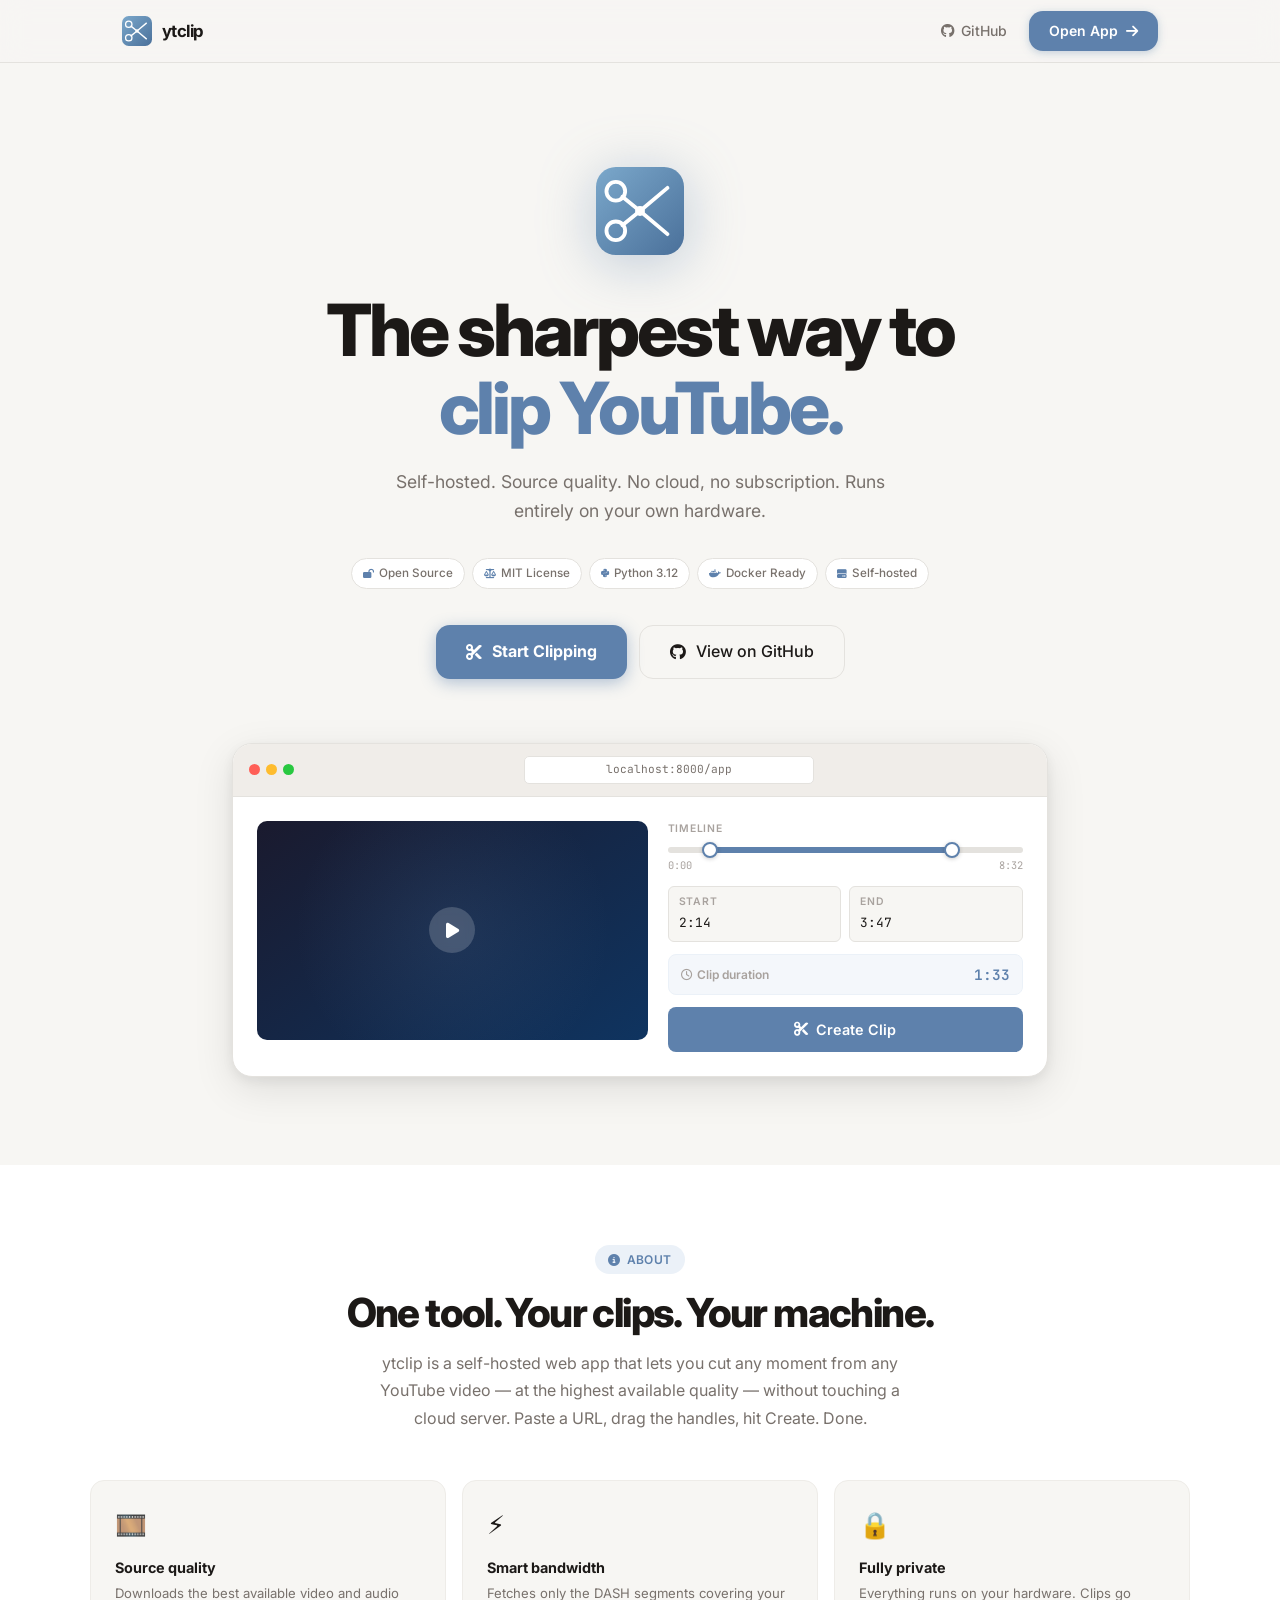
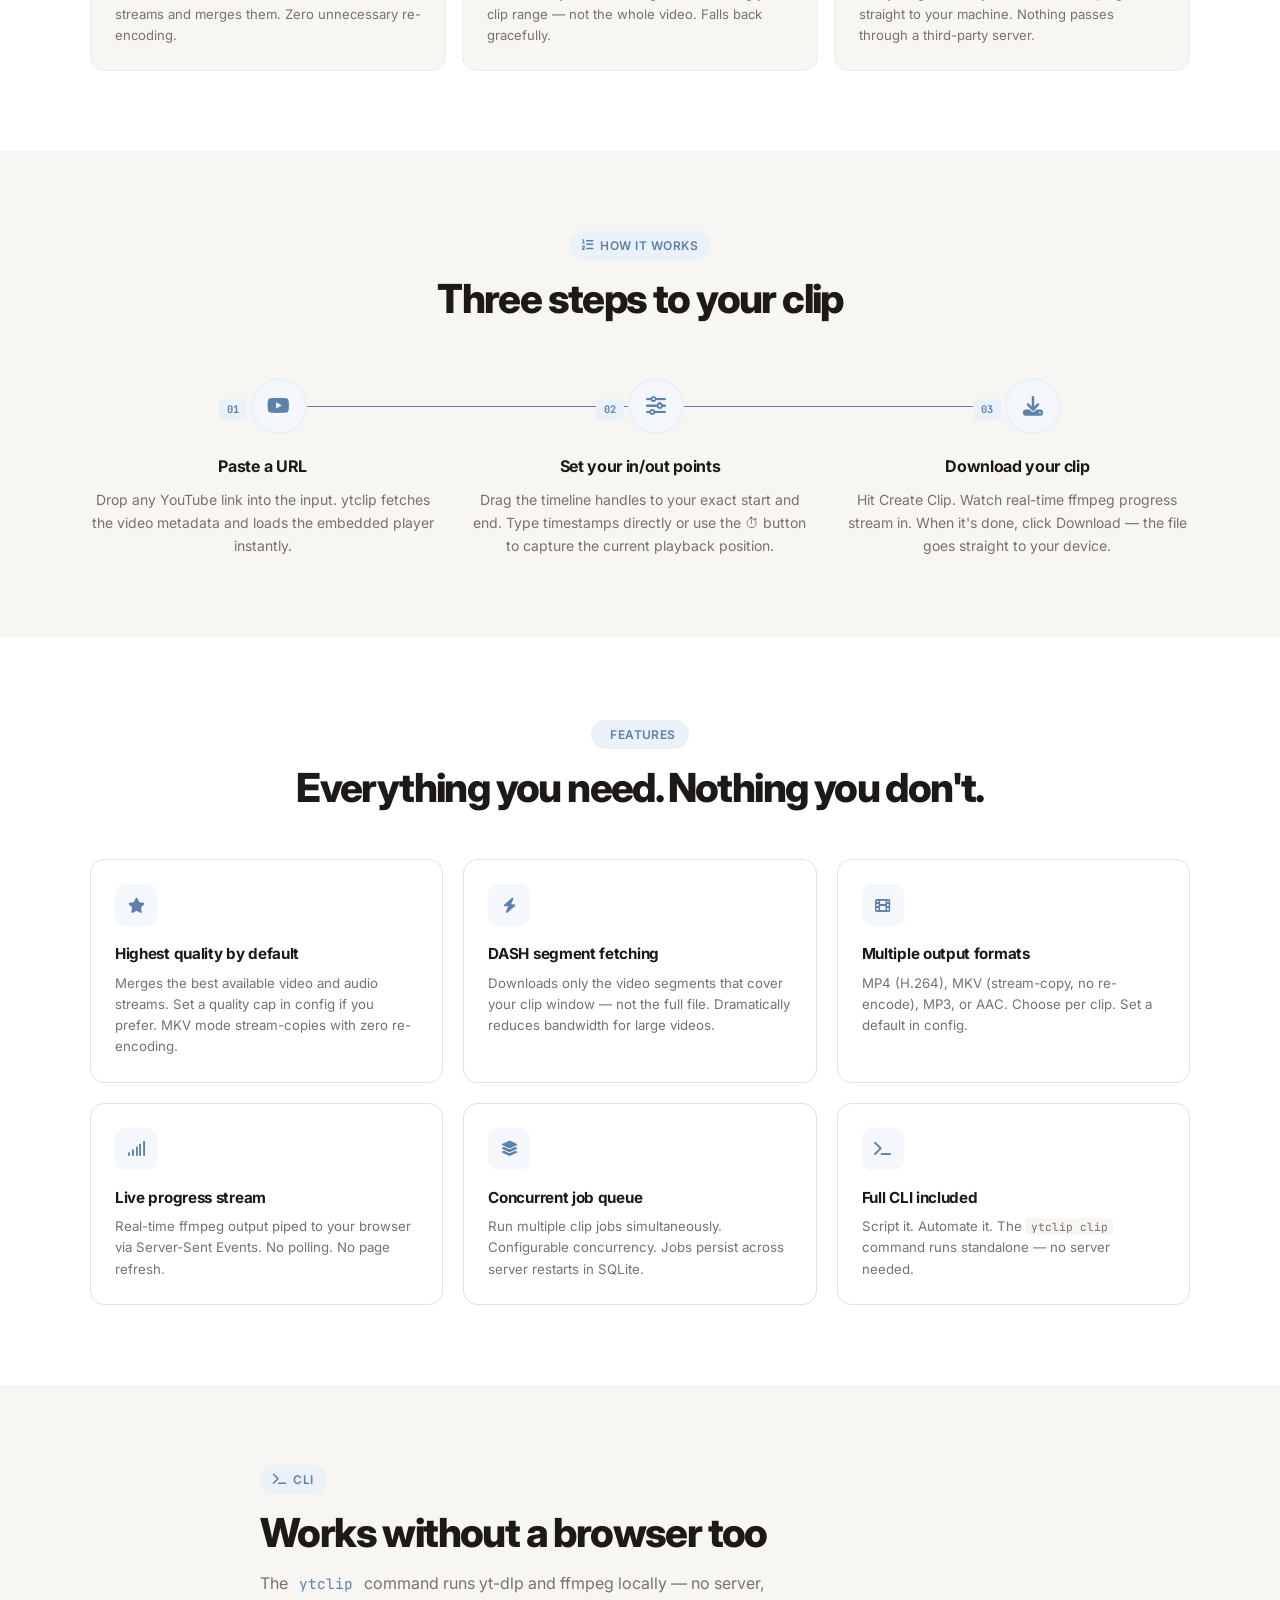
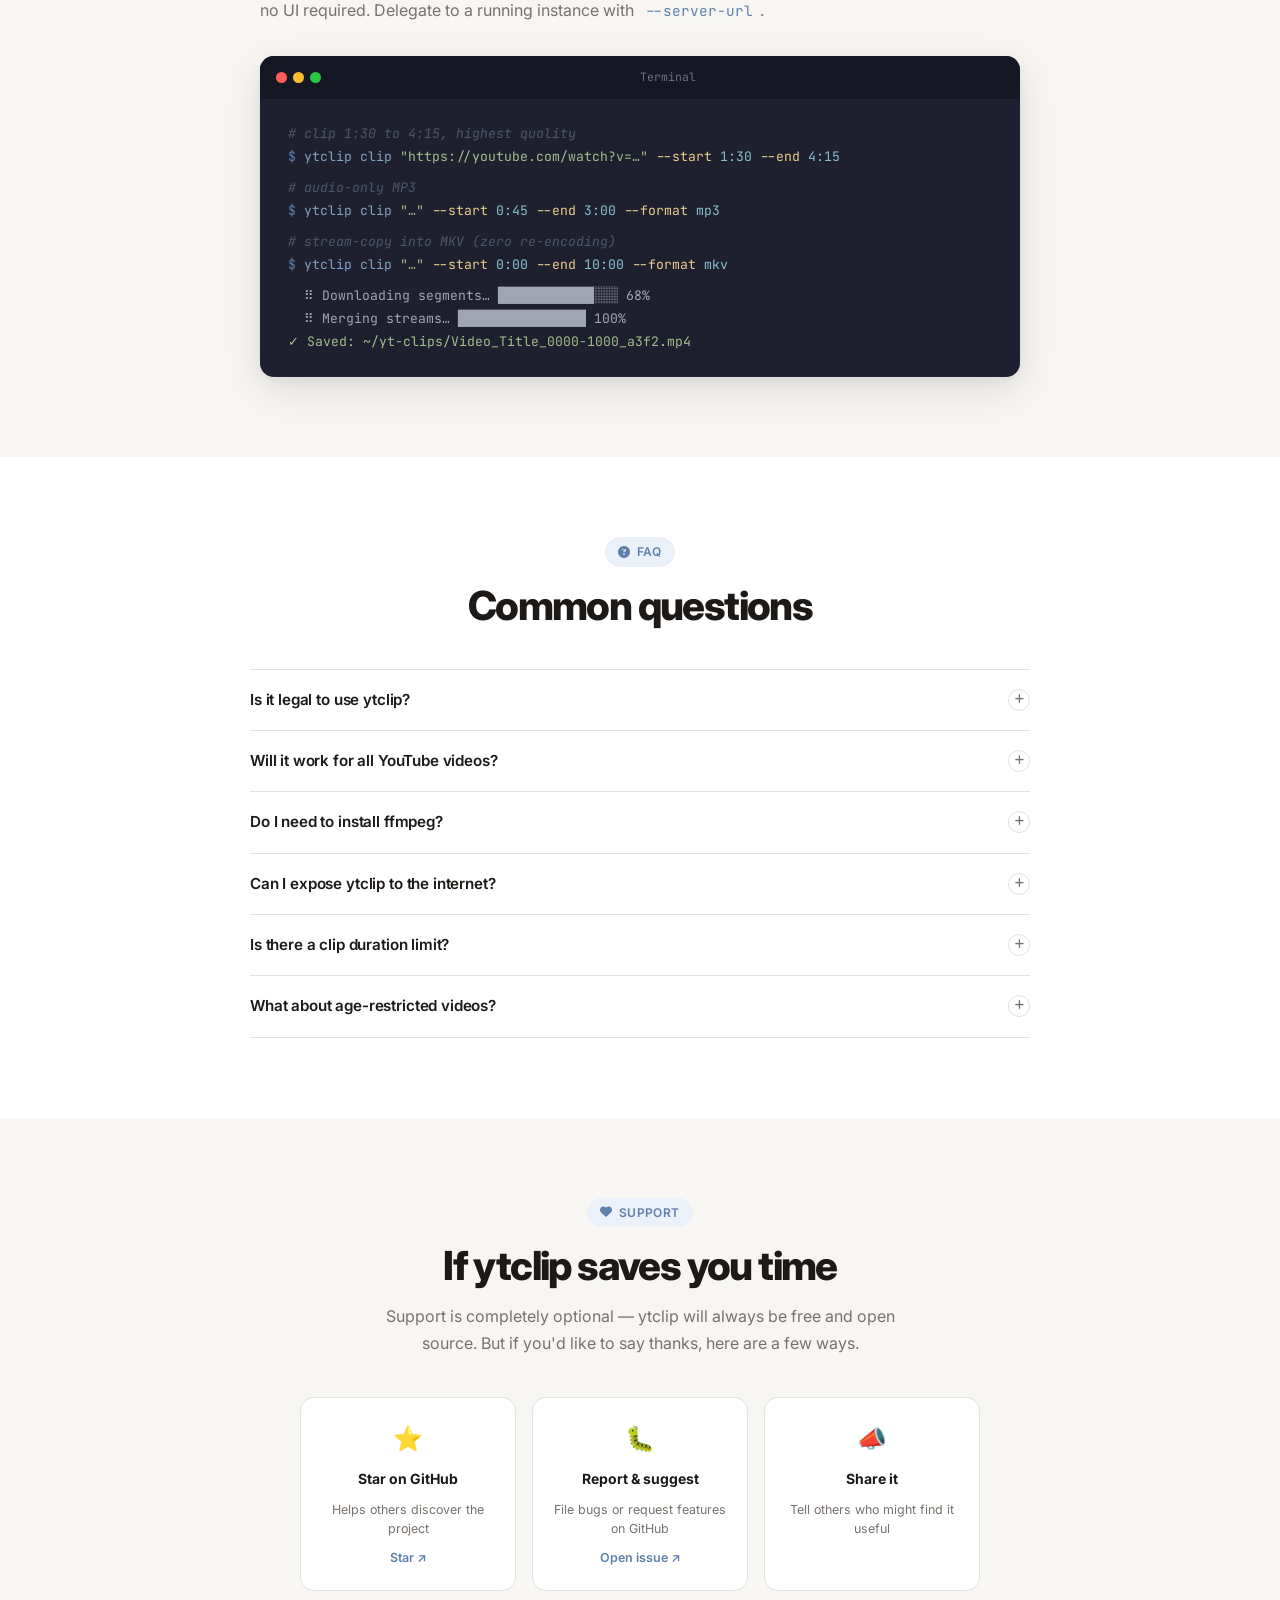
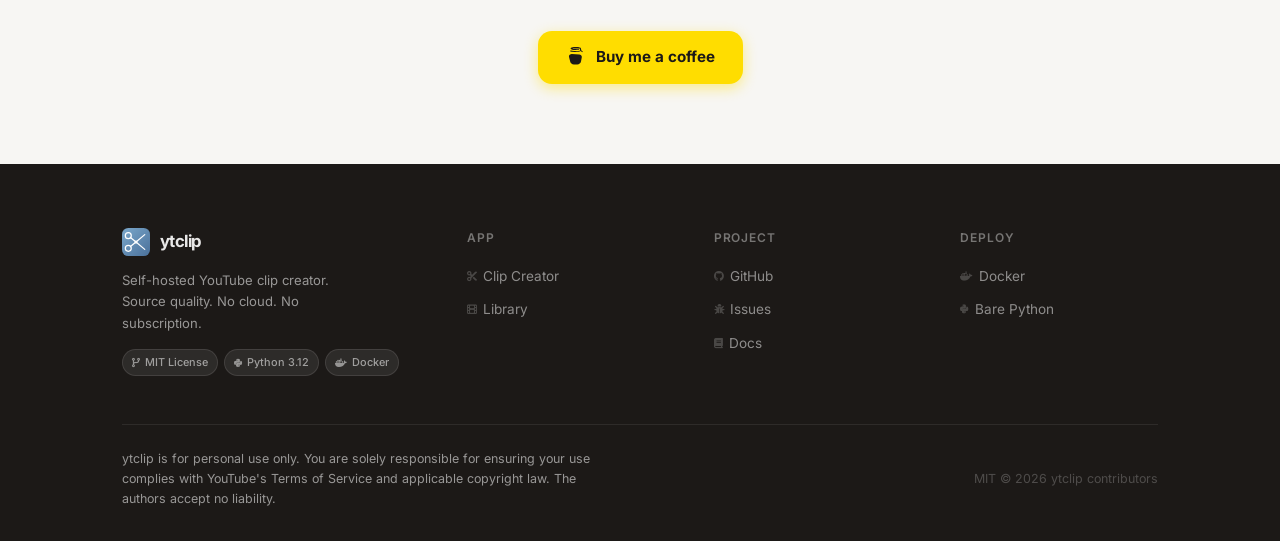
==== docs/index.html @ cfc8dc09 "initial commit" ====
<!DOCTYPE html>
<html lang="en">
<head>
  <meta charset="UTF-8">
  <meta name="viewport" content="width=device-width, initial-scale=1.0">
  <title>ytclip — Self-hosted YouTube clip creator</title>
  <meta name="description" content="Self-hosted web app for creating clips from YouTube videos at source quality. No cloud. No subscription. Runs on your hardware.">

  <link rel="preconnect" href="https://fonts.googleapis.com">
  <link rel="preconnect" href="https://fonts.gstatic.com" crossorigin>
  <link href="https://fonts.googleapis.com/css2?family=Inter:wght@400;500;600;700;800&family=JetBrains+Mono:wght@400;500&display=swap" rel="stylesheet">
  <link rel="stylesheet" href="https://cdnjs.cloudflare.com/ajax/libs/font-awesome/6.5.1/css/all.min.css" crossorigin="anonymous" referrerpolicy="no-referrer">

  <style>
    :root {
      --bg:           #f7f6f3;
      --surface:      #ffffff;
      --border:       #e4e2de;
      --border-light: #eeece8;
      --text:         #1c1917;
      --muted:        #78716c;
      --faint:        #a8a29e;
      --primary:      #5e81ac;
      --primary-d:    #4a6f98;
      --primary-bg:   #ebf1f8;
      --primary-xl:   #f4f7fb;
      --radius-s:     8px;
      --radius-m:     14px;
      --radius-l:     20px;
      --shadow-s:     0 1px 3px rgba(0,0,0,.06),0 1px 2px rgba(0,0,0,.04);
      --shadow-m:     0 4px 12px rgba(0,0,0,.08),0 2px 4px rgba(0,0,0,.04);
      --shadow-l:     0 12px 40px rgba(0,0,0,.1),0 4px 12px rgba(0,0,0,.06);
    }

    *,*::before,*::after{box-sizing:border-box;margin:0;padding:0}
    html{scroll-behavior:smooth}
    body{font-family:'Inter',system-ui,sans-serif;background:var(--bg);color:var(--text);line-height:1.6;-webkit-font-smoothing:antialiased}
    a{text-decoration:none;color:inherit}
    img{display:block;max-width:100%}

    /* ── LOGO SVG ANIMATION ───────────────────────────── */
    .logo-svg #upper-arm{transform-origin:40px 40px;animation:snip-upper 3.5s ease-in-out 0.8s infinite}
    .logo-svg #lower-arm{transform-origin:40px 40px;animation:snip-lower 3.5s ease-in-out 0.8s infinite}
    .logo-svg-sm #upper-arm{transform-origin:40px 40px;animation:snip-upper 3.5s ease-in-out 0.8s infinite}
    .logo-svg-sm #lower-arm{transform-origin:40px 40px;animation:snip-lower 3.5s ease-in-out 0.8s infinite}

    @keyframes snip-upper{0%,55%,100%{transform:rotate(0deg)}72%{transform:rotate(-15deg)}82%{transform:rotate(2deg)}90%{transform:rotate(0deg)}}
    @keyframes snip-lower{0%,55%,100%{transform:rotate(0deg)}72%{transform:rotate(15deg)}82%{transform:rotate(-2deg)}90%{transform:rotate(0deg)}}
    @keyframes logo-float{0%,100%{transform:translateY(0)}50%{transform:translateY(-7px)}}

    /* ── NAV ──────────────────────────────────────────── */
    .nav{position:sticky;top:0;z-index:100;background:rgba(247,246,243,.9);backdrop-filter:blur(14px);-webkit-backdrop-filter:blur(14px);border-bottom:1px solid var(--border)}
    .nav-inner{max-width:1100px;margin:0 auto;padding:0 2rem;height:62px;display:flex;align-items:center;justify-content:space-between}
    .nav-brand{display:flex;align-items:center;gap:10px;font-size:1.05rem;font-weight:700;letter-spacing:-.03em}
    .nav-actions{display:flex;align-items:center;gap:8px}

    .btn-ghost-sm{display:inline-flex;align-items:center;gap:6px;padding:8px 14px;border-radius:var(--radius-s);font-size:.875rem;font-weight:500;font-family:inherit;color:var(--muted);background:transparent;border:none;cursor:pointer;transition:background .12s,color .12s}
    .btn-ghost-sm:hover{background:var(--border);color:var(--text)}

    .btn-pill{display:inline-flex;align-items:center;gap:8px;padding:9px 20px;border-radius:var(--radius-m);font-size:.875rem;font-weight:600;font-family:inherit;color:#fff;background:var(--primary);border:none;cursor:pointer;transition:background .15s,transform .1s;box-shadow:0 2px 8px rgba(94,129,172,.35)}
    .btn-pill:hover{background:var(--primary-d);transform:translateY(-1px)}
    .btn-pill:active{transform:scale(.98)}

    /* ── HERO ─────────────────────────────────────────── */
    .hero{text-align:center;padding:6.5rem 2rem 4rem;max-width:1100px;margin:0 auto}
    .hero-logo{margin-bottom:2.25rem;display:flex;justify-content:center}
    .hero-logo .logo-svg{width:88px;height:88px;filter:drop-shadow(0 8px 28px rgba(94,129,172,.38));animation:logo-float 3.5s ease-in-out infinite}
    .hero h1{font-size:clamp(2.5rem,6vw,4.5rem);font-weight:800;letter-spacing:-.045em;line-height:1.08;margin-bottom:1.25rem}
    .hero h1 .cut{color:var(--primary)}
    .hero-sub{font-size:1.1rem;color:var(--muted);max-width:500px;margin:0 auto 2rem;line-height:1.7}
    .hero-tags{display:flex;justify-content:center;flex-wrap:wrap;gap:7px;margin-bottom:2.25rem}
    .tag{display:inline-flex;align-items:center;gap:5px;padding:5px 11px;background:var(--surface);border:1px solid var(--border);border-radius:9999px;font-size:.73rem;font-weight:500;color:var(--muted)}
    .tag i{font-size:.6rem;color:var(--primary)}
    .hero-cta{display:flex;justify-content:center;gap:12px;flex-wrap:wrap}

    .btn-hero{display:inline-flex;align-items:center;gap:10px;padding:14px 30px;background:var(--primary);color:#fff;border-radius:var(--radius-m);font-size:1rem;font-weight:700;font-family:inherit;border:none;cursor:pointer;transition:background .15s,transform .1s,box-shadow .15s;text-decoration:none;box-shadow:0 4px 16px rgba(94,129,172,.45)}
    .btn-hero:hover{background:var(--primary-d);box-shadow:0 6px 22px rgba(94,129,172,.55);transform:translateY(-2px)}
    .btn-hero-ghost{display:inline-flex;align-items:center;gap:10px;padding:13px 30px;color:var(--text);background:transparent;border:1.5px solid var(--border);border-radius:var(--radius-m);font-size:1rem;font-weight:500;font-family:inherit;cursor:pointer;transition:border-color .15s,background .15s,transform .1s}
    .btn-hero-ghost:hover{border-color:var(--faint);background:var(--surface);transform:translateY(-2px)}

    /* ── PREVIEW ──────────────────────────────────────── */
    .preview-section{max-width:880px;margin:0 auto;padding:0 2rem 5.5rem}
    .browser-mock{background:var(--surface);border:1px solid var(--border);border-radius:var(--radius-l);box-shadow:var(--shadow-l);overflow:hidden}
    .browser-bar{padding:12px 16px;background:#f0ede9;border-bottom:1px solid var(--border);display:flex;align-items:center;gap:12px}
    .dots{display:flex;gap:6px}
    .dots span{width:11px;height:11px;border-radius:50%;display:block}
    .dot-r{background:#ff5f57}.dot-y{background:#febc2e}.dot-g{background:#28c840}
    .url-bar{flex:1;background:var(--surface);border:1px solid var(--border);border-radius:5px;padding:4px 12px;font-size:.7rem;color:var(--muted);font-family:'JetBrains Mono',monospace;max-width:290px;margin:0 auto;text-align:center}
    .browser-body{padding:1.5rem;display:grid;grid-template-columns:1.1fr 1fr;gap:1.25rem;align-items:start}
    /* fake video */
    .fake-video{aspect-ratio:16/9;background:linear-gradient(145deg,#1a1a2e,#0f3460);border-radius:10px;display:flex;align-items:center;justify-content:center;position:relative;overflow:hidden}
    .fake-video::after{content:'';position:absolute;inset:0;background:radial-gradient(circle at 50% 50%,rgba(94,129,172,.15) 0%,transparent 70%)}
    .fake-play{width:46px;height:46px;background:rgba(255,255,255,.18);backdrop-filter:blur(4px);border-radius:50%;display:flex;align-items:center;justify-content:center;color:#fff;font-size:1.1rem;z-index:1}
    /* fake controls */
    .fake-ctrl{display:flex;flex-direction:column;gap:.75rem}
    .fake-lbl{font-size:.65rem;font-weight:600;text-transform:uppercase;letter-spacing:.07em;color:var(--faint)}
    .fake-slider-wrap{position:relative;height:6px;background:#e4e2de;border-radius:9999px;margin:10px 0 4px}
    .fake-fill{position:absolute;left:12%;right:20%;height:100%;background:var(--primary);border-radius:9999px}
    .fake-t{position:absolute;width:16px;height:16px;border-radius:50%;background:#fff;border:2.5px solid var(--primary);top:50%;box-shadow:0 1px 4px rgba(0,0,0,.2)}
    .fake-t-s{left:12%;transform:translate(-50%,-50%)}
    .fake-t-e{right:20%;transform:translate(50%,-50%)}
    .fake-labels{display:flex;justify-content:space-between;font-size:.65rem;color:var(--faint);font-family:'JetBrains Mono',monospace}
    .fake-row{display:flex;gap:8px}
    .fake-box{flex:1;background:var(--bg);border:1.5px solid var(--border);border-radius:6px;padding:7px 10px}
    .fake-box .fake-lbl{margin-bottom:3px}
    .fake-val{font-family:'JetBrains Mono',monospace;font-size:.8rem;color:var(--text)}
    .fake-dur{display:flex;justify-content:space-between;align-items:center;padding:8px 12px;background:var(--primary-xl);border:1px solid var(--primary-bg);border-radius:8px}
    .fake-dur-v{font-family:'JetBrains Mono',monospace;font-size:.9rem;font-weight:600;color:var(--primary)}
    .fake-create{width:100%;padding:11px;background:var(--primary);color:#fff;border:none;border-radius:8px;font-size:.9rem;font-weight:600;font-family:inherit;cursor:default;display:flex;align-items:center;justify-content:center;gap:8px}

    /* ── SECTION SHELL ────────────────────────────────── */
    .section{padding:5rem 2rem}
    .section-inner{max-width:1100px;margin:0 auto}
    .section-alt{background:var(--surface)}
    .section-tag{display:inline-flex;align-items:center;gap:6px;padding:5px 13px;background:var(--primary-bg);color:var(--primary);border-radius:9999px;font-size:.75rem;font-weight:600;letter-spacing:.04em;text-transform:uppercase;margin-bottom:1rem}
    .section-h{font-size:clamp(1.75rem,3.5vw,2.5rem);font-weight:800;letter-spacing:-.04em;line-height:1.15;margin-bottom:.875rem}
    .section-sub{font-size:1rem;color:var(--muted);max-width:520px;line-height:1.7}
    .section-center{text-align:center}
    .section-center .section-sub{margin:0 auto}

    /* ── HOW IT WORKS ─────────────────────────────────── */
    .steps{display:grid;grid-template-columns:repeat(3,1fr);gap:2rem;margin-top:3.5rem;position:relative}
    .steps::before{content:'';position:absolute;top:28px;left:calc(16.6% + 1.5rem);right:calc(16.6% + 1.5rem);height:1.5px;background:linear-gradient(90deg,var(--primary) 0%,var(--primary) 50%,var(--border) 50%);background-size:200% 100%;animation:progress-line 2s ease-out forwards;animation-play-state:paused}
    .steps.revealed::before{animation-play-state:running}

    @keyframes progress-line{from{background-position:100% 0}to{background-position:0 0}}

    .step{text-align:center;position:relative}
    .step-num{width:56px;height:56px;border-radius:50%;background:var(--primary-xl);border:2px solid var(--primary-bg);display:inline-flex;align-items:center;justify-content:center;margin:0 auto 1.25rem;position:relative;z-index:1;transition:background .3s,border-color .3s,box-shadow .3s}
    .step-num i{font-size:1.25rem;color:var(--primary)}
    .step:hover .step-num{background:var(--primary);border-color:var(--primary);box-shadow:0 4px 16px rgba(94,129,172,.4)}
    .step:hover .step-num i{color:#fff}
    .step h3{font-size:1rem;font-weight:700;letter-spacing:-.02em;margin-bottom:.5rem}
    .step p{font-size:.875rem;color:var(--muted);line-height:1.65}
    .step-badge{display:inline-block;padding:2px 8px;background:var(--primary-bg);color:var(--primary);border-radius:4px;font-size:.65rem;font-weight:700;font-family:'JetBrains Mono',monospace;margin-bottom:.5rem}

    /* ── FEATURES ─────────────────────────────────────── */
    .features-grid{display:grid;grid-template-columns:repeat(3,1fr);gap:1.25rem;margin-top:3rem}
    .feat-card{background:var(--surface);border:1px solid var(--border);border-radius:var(--radius-m);padding:1.5rem;transition:box-shadow .2s,border-color .2s,transform .2s}
    .feat-card:hover{box-shadow:var(--shadow-m);border-color:var(--primary-bg);transform:translateY(-2px)}
    .feat-icon{width:42px;height:42px;border-radius:10px;background:var(--primary-xl);display:flex;align-items:center;justify-content:center;margin-bottom:1rem;font-size:.95rem;color:var(--primary)}
    .feat-card h3{font-size:.95rem;font-weight:700;letter-spacing:-.02em;margin-bottom:.375rem}
    .feat-card p{font-size:.83rem;color:var(--muted);line-height:1.6}

    /* ── CLI ──────────────────────────────────────────── */
    .cli-section{max-width:760px;margin:0 auto}
    .cli-window{background:#1e2030;border-radius:var(--radius-m);overflow:hidden;box-shadow:var(--shadow-l)}
    .cli-bar{padding:12px 16px;background:#161724;display:flex;align-items:center;gap:10px}
    .cli-bar .dots span{} /* reuse existing */
    .cli-title{font-size:.72rem;color:#6b7280;font-family:'JetBrains Mono',monospace;margin:0 auto}
    .cli-body{padding:1.5rem 1.75rem;font-family:'JetBrains Mono',monospace;font-size:.82rem;line-height:1.75}
    .cli-line{display:flex;gap:.5rem;flex-wrap:wrap}
    .c-prompt{color:#5e81ac;user-select:none}
    .c-cmd{color:#81a1c1}
    .c-arg{color:#a3be8c}
    .c-flag{color:#ebcb8b}
    .c-val{color:#88c0d0}
    .c-comment{color:#4c566a;font-style:italic}
    .c-output{color:#d8dee9;opacity:.7;padding-left:1rem}
    .c-success{color:#a3be8c}
    .cli-spacer{height:.5rem}

    /* ── FAQ ──────────────────────────────────────────── */
    .faq-list{margin-top:2.5rem;display:flex;flex-direction:column;gap:0}
    .faq-item{border-bottom:1px solid var(--border)}
    .faq-item:first-child{border-top:1px solid var(--border)}
    .faq-item summary{list-style:none;cursor:pointer;padding:1.125rem 0;display:flex;justify-content:space-between;align-items:center;gap:1rem;font-weight:600;font-size:.95rem;letter-spacing:-.01em;transition:color .15s}
    .faq-item summary::-webkit-details-marker{display:none}
    .faq-item summary:hover{color:var(--primary)}
    .faq-icon{width:22px;height:22px;border-radius:50%;border:1.5px solid var(--border);display:flex;align-items:center;justify-content:center;flex-shrink:0;transition:transform .25s,background .2s,border-color .2s;font-size:.65rem;color:var(--muted)}
    .faq-item[open] .faq-icon{transform:rotate(45deg);background:var(--primary);border-color:var(--primary);color:#fff}
    .faq-body{padding:0 0 1.25rem;max-width:680px}
    .faq-body p{font-size:.9rem;color:var(--muted);line-height:1.75}
    .faq-body code{background:var(--bg);padding:2px 6px;border-radius:4px;font-family:'JetBrains Mono',monospace;font-size:.85em;color:var(--primary)}

    /* ── FOOTER ───────────────────────────────────────── */
    footer{background:var(--text);color:rgba(255,255,255,.55)}
    .footer-inner{max-width:1100px;margin:0 auto;padding:4rem 2rem 2rem}
    .footer-top{display:grid;grid-template-columns:1.5fr repeat(3,1fr);gap:3rem;margin-bottom:3rem}
    .footer-brand{display:flex;flex-direction:column;gap:.875rem}
    .footer-brand-row{display:flex;align-items:center;gap:10px}
    .footer-brand-name{font-size:1.05rem;font-weight:700;letter-spacing:-.03em;color:rgba(255,255,255,.9)}
    .footer-tagline{font-size:.82rem;line-height:1.65;max-width:240px}
    .footer-badges{display:flex;gap:6px;flex-wrap:wrap}
    .footer-badge{display:inline-flex;align-items:center;gap:5px;padding:4px 9px;background:rgba(255,255,255,.08);border:1px solid rgba(255,255,255,.1);border-radius:9999px;font-size:.68rem;font-weight:500}
    .footer-badge i{font-size:.58rem;color:rgba(255,255,255,.5)}
    .footer-col h4{font-size:.75rem;font-weight:600;text-transform:uppercase;letter-spacing:.08em;color:rgba(255,255,255,.4);margin-bottom:1rem}
    .footer-col ul{list-style:none;display:flex;flex-direction:column;gap:.5rem}
    .footer-col a{font-size:.85rem;color:rgba(255,255,255,.5);transition:color .15s}
    .footer-col a:hover{color:rgba(255,255,255,.9)}
    .footer-bottom{border-top:1px solid rgba(255,255,255,.08);padding-top:1.5rem;display:flex;justify-content:space-between;align-items:center;flex-wrap:wrap;gap:.75rem;font-size:.78rem}
    .footer-legal{max-width:500px;line-height:1.6}

    /* ── REVEAL ANIMATIONS ────────────────────────────── */
    .reveal{opacity:0;transform:translateY(24px);transition:opacity .6s ease,transform .6s ease}
    .reveal.revealed{opacity:1;transform:translateY(0)}
    .reveal-d1{transition-delay:.08s}
    .reveal-d2{transition-delay:.16s}
    .reveal-d3{transition-delay:.24s}
    .reveal-d4{transition-delay:.32s}
    .reveal-d5{transition-delay:.40s}
    .reveal-d6{transition-delay:.48s}

    /* ── RESPONSIVE ───────────────────────────────────── */
    @media(max-width:768px){
      .browser-body{grid-template-columns:1fr}
      .fake-video{display:none}
      .steps{grid-template-columns:1fr}
      .steps::before{display:none}
      .features-grid{grid-template-columns:1fr 1fr}
      .footer-top{grid-template-columns:1fr 1fr;gap:2rem}
      .footer-bottom{flex-direction:column;align-items:flex-start}
    }
    @media(max-width:480px){
      .hero{padding:4rem 1.25rem 2.5rem}
      .section{padding:3.5rem 1.25rem}
      .features-grid{grid-template-columns:1fr}
      .footer-top{grid-template-columns:1fr}
    }
  </style>
</head>
<body>

<!-- ── NAV ──────────────────────────────────────────────────────────── -->
<nav class="nav">
  <div class="nav-inner">
    <a href="/" class="nav-brand">
      <svg class="logo-svg-sm" width="30" height="30" viewBox="0 0 80 80" xmlns="http://www.w3.org/2000/svg">
        <defs>
          <linearGradient id="ng" x1="0" y1="0" x2="80" y2="80" gradientUnits="userSpaceOnUse">
            <stop offset="0%" stop-color="#7ba8cb"/><stop offset="100%" stop-color="#4a709a"/>
          </linearGradient>
        </defs>
        <rect width="80" height="80" rx="18" fill="url(#ng)"/>
        <g id="upper-arm">
          <circle cx="18" cy="22" r="8.5" fill="none" stroke="white" stroke-width="3.5"/>
          <line x1="24" y1="27" x2="40" y2="40" stroke="white" stroke-width="3.5" stroke-linecap="round"/>
          <line x1="40" y1="40" x2="65" y2="19" stroke="white" stroke-width="3.5" stroke-linecap="round"/>
        </g>
        <g id="lower-arm">
          <circle cx="18" cy="58" r="8.5" fill="none" stroke="white" stroke-width="3.5"/>
          <line x1="24" y1="53" x2="40" y2="40" stroke="white" stroke-width="3.5" stroke-linecap="round"/>
          <line x1="40" y1="40" x2="65" y2="61" stroke="white" stroke-width="3.5" stroke-linecap="round"/>
        </g>
        <circle cx="40" cy="40" r="4.5" fill="white"/>
      </svg>
      ytclip
    </a>
    <div class="nav-actions">
      <a href="https://github.com/ZeeshanJan/ytclip" target="_blank" rel="noopener" class="btn-ghost-sm">
        <i class="fa-brands fa-github"></i> GitHub
      </a>
      <a href="https://YOUR_INSTANCE_URL/app" class="btn-pill">
        Open App <i class="fa-solid fa-arrow-right"></i>
      </a>
    </div>
  </div>
</nav>

<!-- ── HERO ──────────────────────────────────────────────────────────── -->
<section class="hero">
  <div class="hero-logo">
    <svg class="logo-svg" viewBox="0 0 80 80" xmlns="http://www.w3.org/2000/svg">
      <defs>
        <linearGradient id="hg" x1="0" y1="0" x2="80" y2="80" gradientUnits="userSpaceOnUse">
          <stop offset="0%" stop-color="#7ba8cb"/><stop offset="100%" stop-color="#4a709a"/>
        </linearGradient>
      </defs>
      <rect width="80" height="80" rx="18" fill="url(#hg)"/>
      <g id="upper-arm">
        <circle cx="18" cy="22" r="8.5" fill="none" stroke="white" stroke-width="3.5"/>
        <line x1="24" y1="27" x2="40" y2="40" stroke="white" stroke-width="3.5" stroke-linecap="round"/>
        <line x1="40" y1="40" x2="65" y2="19" stroke="white" stroke-width="3.5" stroke-linecap="round"/>
      </g>
      <g id="lower-arm">
        <circle cx="18" cy="58" r="8.5" fill="none" stroke="white" stroke-width="3.5"/>
        <line x1="24" y1="53" x2="40" y2="40" stroke="white" stroke-width="3.5" stroke-linecap="round"/>
        <line x1="40" y1="40" x2="65" y2="61" stroke="white" stroke-width="3.5" stroke-linecap="round"/>
      </g>
      <circle cx="40" cy="40" r="4.5" fill="white"/>
    </svg>
  </div>

  <h1>The sharpest way to<br><span class="cut">clip YouTube.</span></h1>

  <p class="hero-sub">Self-hosted. Source quality. No cloud, no subscription. Runs entirely on your own hardware.</p>

  <div class="hero-tags">
    <span class="tag"><i class="fa-solid fa-lock-open"></i> Open Source</span>
    <span class="tag"><i class="fa-solid fa-scale-balanced"></i> MIT License</span>
    <span class="tag"><i class="fa-brands fa-python"></i> Python 3.12</span>
    <span class="tag"><i class="fa-brands fa-docker"></i> Docker Ready</span>
    <span class="tag"><i class="fa-solid fa-hard-drive"></i> Self-hosted</span>
  </div>

  <div class="hero-cta">
    <a href="https://YOUR_INSTANCE_URL/app" class="btn-hero">
      <i class="fa-solid fa-scissors"></i> Start Clipping
    </a>
    <a href="https://github.com/ZeeshanJan/ytclip" target="_blank" rel="noopener" class="btn-hero-ghost">
      <i class="fa-brands fa-github"></i> View on GitHub
    </a>
  </div>
</section>

<!-- ── APP PREVIEW ────────────────────────────────────────────────────── -->
<div class="preview-section reveal">
  <div class="browser-mock">
    <div class="browser-bar">
      <div class="dots">
        <span class="dot-r"></span><span class="dot-y"></span><span class="dot-g"></span>
      </div>
      <div class="url-bar">localhost:8000/app</div>
    </div>
    <div class="browser-body">
      <div class="fake-video">
        <div class="fake-play"><i class="fa-solid fa-play"></i></div>
      </div>
      <div class="fake-ctrl">
        <div>
          <div class="fake-lbl">Timeline</div>
          <div class="fake-slider-wrap">
            <div class="fake-fill"></div>
            <div class="fake-t fake-t-s"></div>
            <div class="fake-t fake-t-e"></div>
          </div>
          <div class="fake-labels"><span>0:00</span><span>8:32</span></div>
        </div>
        <div class="fake-row">
          <div class="fake-box">
            <div class="fake-lbl">Start</div>
            <div class="fake-val">2:14</div>
          </div>
          <div class="fake-box">
            <div class="fake-lbl">End</div>
            <div class="fake-val">3:47</div>
          </div>
        </div>
        <div class="fake-dur">
          <span class="fake-lbl" style="text-transform:none;letter-spacing:0;font-size:.75rem;"><i class="fa-regular fa-clock" style="margin-right:4px;"></i>Clip duration</span>
          <span class="fake-dur-v">1:33</span>
        </div>
        <div class="fake-create">
          <i class="fa-solid fa-scissors"></i> Create Clip
        </div>
      </div>
    </div>
  </div>
</div>

<!-- ── WHAT IT IS ─────────────────────────────────────────────────────── -->
<section class="section section-alt">
  <div class="section-inner section-center">
    <div class="reveal">
      <div class="section-tag"><i class="fa-solid fa-info-circle"></i> About</div>
      <h2 class="section-h">One tool. Your clips. Your machine.</h2>
      <p class="section-sub">ytclip is a self-hosted web app that lets you cut any moment from any YouTube video — at the highest available quality — without touching a cloud server. Paste a URL, drag the handles, hit Create. Done.</p>
    </div>

    <div style="display:grid;grid-template-columns:repeat(3,1fr);gap:1rem;margin-top:3rem;text-align:left">
      <div class="reveal reveal-d1" style="padding:1.5rem;background:var(--bg);border-radius:var(--radius-m);border:1px solid var(--border-light)">
        <div style="font-size:1.6rem;margin-bottom:.625rem">🎞️</div>
        <div style="font-weight:700;font-size:.9rem;margin-bottom:.25rem">Source quality</div>
        <div style="font-size:.82rem;color:var(--muted);line-height:1.6">Downloads the best available video and audio streams and merges them. Zero unnecessary re-encoding.</div>
      </div>
      <div class="reveal reveal-d2" style="padding:1.5rem;background:var(--bg);border-radius:var(--radius-m);border:1px solid var(--border-light)">
        <div style="font-size:1.6rem;margin-bottom:.625rem">⚡</div>
        <div style="font-weight:700;font-size:.9rem;margin-bottom:.25rem">Smart bandwidth</div>
        <div style="font-size:.82rem;color:var(--muted);line-height:1.6">Fetches only the DASH segments covering your clip range — not the whole video. Falls back gracefully.</div>
      </div>
      <div class="reveal reveal-d3" style="padding:1.5rem;background:var(--bg);border-radius:var(--radius-m);border:1px solid var(--border-light)">
        <div style="font-size:1.6rem;margin-bottom:.625rem">🔒</div>
        <div style="font-weight:700;font-size:.9rem;margin-bottom:.25rem">Fully private</div>
        <div style="font-size:.82rem;color:var(--muted);line-height:1.6">Everything runs on your hardware. Clips go straight to your machine. Nothing passes through a third-party server.</div>
      </div>
    </div>
  </div>
</section>

<!-- ── HOW IT WORKS ────────────────────────────────────────────────────── -->
<section class="section">
  <div class="section-inner">
    <div class="section-center reveal">
      <div class="section-tag"><i class="fa-solid fa-list-ol"></i> How it works</div>
      <h2 class="section-h">Three steps to your clip</h2>
    </div>

    <div class="steps reveal" id="steps-container">
      <div class="step reveal-d1">
        <div class="step-badge">01</div>
        <div class="step-num"><i class="fa-brands fa-youtube"></i></div>
        <h3>Paste a URL</h3>
        <p>Drop any YouTube link into the input. ytclip fetches the video metadata and loads the embedded player instantly.</p>
      </div>
      <div class="step reveal-d2">
        <div class="step-badge">02</div>
        <div class="step-num"><i class="fa-solid fa-sliders"></i></div>
        <h3>Set your in/out points</h3>
        <p>Drag the timeline handles to your exact start and end. Type timestamps directly or use the ⏱ button to capture the current playback position.</p>
      </div>
      <div class="step reveal-d3">
        <div class="step-badge">03</div>
        <div class="step-num"><i class="fa-solid fa-download"></i></div>
        <h3>Download your clip</h3>
        <p>Hit Create Clip. Watch real-time ffmpeg progress stream in. When it's done, click Download — the file goes straight to your device.</p>
      </div>
    </div>
  </div>
</section>

<!-- ── FEATURES ───────────────────────────────────────────────────────── -->
<section class="section section-alt">
  <div class="section-inner">
    <div class="section-center reveal">
      <div class="section-tag"><i class="fa-solid fa-sparkles"></i> Features</div>
      <h2 class="section-h">Everything you need. Nothing you don't.</h2>
    </div>

    <div class="features-grid">
      <div class="feat-card reveal reveal-d1">
        <div class="feat-icon"><i class="fa-solid fa-star"></i></div>
        <h3>Highest quality by default</h3>
        <p>Merges the best available video and audio streams. Set a quality cap in config if you prefer. MKV mode stream-copies with zero re-encoding.</p>
      </div>
      <div class="feat-card reveal reveal-d2">
        <div class="feat-icon"><i class="fa-solid fa-bolt"></i></div>
        <h3>DASH segment fetching</h3>
        <p>Downloads only the video segments that cover your clip window — not the full file. Dramatically reduces bandwidth for large videos.</p>
      </div>
      <div class="feat-card reveal reveal-d3">
        <div class="feat-icon"><i class="fa-solid fa-film"></i></div>
        <h3>Multiple output formats</h3>
        <p>MP4 (H.264), MKV (stream-copy, no re-encode), MP3, or AAC. Choose per clip. Set a default in config.</p>
      </div>
      <div class="feat-card reveal reveal-d4">
        <div class="feat-icon"><i class="fa-solid fa-signal"></i></div>
        <h3>Live progress stream</h3>
        <p>Real-time ffmpeg output piped to your browser via Server-Sent Events. No polling. No page refresh.</p>
      </div>
      <div class="feat-card reveal reveal-d5">
        <div class="feat-icon"><i class="fa-solid fa-layer-group"></i></div>
        <h3>Concurrent job queue</h3>
        <p>Run multiple clip jobs simultaneously. Configurable concurrency. Jobs persist across server restarts in SQLite.</p>
      </div>
      <div class="feat-card reveal reveal-d6">
        <div class="feat-icon"><i class="fa-solid fa-terminal"></i></div>
        <h3>Full CLI included</h3>
        <p>Script it. Automate it. The <code style="font-family:'JetBrains Mono',monospace;font-size:.85em;background:var(--bg);padding:1px 5px;border-radius:3px">ytclip clip</code> command runs standalone — no server needed.</p>
      </div>
    </div>
  </div>
</section>

<!-- ── CLI SHOWCASE ────────────────────────────────────────────────────── -->
<section class="section">
  <div class="section-inner">
    <div class="reveal" style="max-width:760px;margin:0 auto">
      <div class="section-tag"><i class="fa-solid fa-terminal"></i> CLI</div>
      <h2 class="section-h">Works without a browser too</h2>
      <p class="section-sub" style="margin-bottom:2rem">The <code style="font-family:'JetBrains Mono',monospace;font-size:.9em;background:var(--bg);padding:2px 7px;border-radius:4px;color:var(--primary)">ytclip</code> command runs yt-dlp and ffmpeg locally — no server, no UI required. Delegate to a running instance with <code style="font-family:'JetBrains Mono',monospace;font-size:.9em;background:var(--bg);padding:2px 7px;border-radius:4px;color:var(--primary)">--server-url</code>.</p>

      <div class="cli-window">
        <div class="cli-bar">
          <div class="dots"><span class="dot-r"></span><span class="dot-y"></span><span class="dot-g"></span></div>
          <span class="cli-title">Terminal</span>
        </div>
        <div class="cli-body">
          <div class="c-comment"># clip 1:30 to 4:15, highest quality</div>
          <div class="cli-line">
            <span class="c-prompt">$</span>
            <span class="c-cmd">ytclip clip</span>
            <span class="c-arg">"https://youtube.com/watch?v=…"</span>
            <span class="c-flag">--start</span> <span class="c-val">1:30</span>
            <span class="c-flag">--end</span> <span class="c-val">4:15</span>
          </div>
          <div class="cli-spacer"></div>
          <div class="c-comment"># audio-only MP3</div>
          <div class="cli-line">
            <span class="c-prompt">$</span>
            <span class="c-cmd">ytclip clip</span>
            <span class="c-arg">"…"</span>
            <span class="c-flag">--start</span> <span class="c-val">0:45</span>
            <span class="c-flag">--end</span> <span class="c-val">3:00</span>
            <span class="c-flag">--format</span> <span class="c-val">mp3</span>
          </div>
          <div class="cli-spacer"></div>
          <div class="c-comment"># stream-copy into MKV (zero re-encoding)</div>
          <div class="cli-line">
            <span class="c-prompt">$</span>
            <span class="c-cmd">ytclip clip</span>
            <span class="c-arg">"…"</span>
            <span class="c-flag">--start</span> <span class="c-val">0:00</span>
            <span class="c-flag">--end</span> <span class="c-val">10:00</span>
            <span class="c-flag">--format</span> <span class="c-val">mkv</span>
          </div>
          <div class="cli-spacer"></div>
          <div class="c-output">⠿ Downloading segments…    ████████████░░░  68%</div>
          <div class="c-output">⠿ Merging streams…         ████████████████ 100%</div>
          <div class="c-success">✓ Saved: ~/yt-clips/Video_Title_0000-1000_a3f2.mp4</div>
        </div>
      </div>
    </div>
  </div>
</section>

<!-- ── FAQ ────────────────────────────────────────────────────────────── -->
<section class="section section-alt">
  <div class="section-inner" style="max-width:780px;margin:0 auto">
    <div class="section-center reveal">
      <div class="section-tag"><i class="fa-solid fa-circle-question"></i> FAQ</div>
      <h2 class="section-h">Common questions</h2>
    </div>

    <div class="faq-list reveal">

      <details class="faq-item">
        <summary>
          Is it legal to use ytclip?
          <span class="faq-icon"><i class="fa-solid fa-plus"></i></span>
        </summary>
        <div class="faq-body">
          <p>ytclip is a personal-use tool. Downloading content from YouTube may violate their Terms of Service and/or copyright law depending on what you download and where you are. <strong>You are solely responsible for the content you clip.</strong> ytclip has substantial legitimate uses — your own videos, public domain content, Creative Commons licensed material, fair-use clips. The tool itself is legally equivalent to yt-dlp, which has existed as open-source software without successful legal challenge.</p>
        </div>
      </details>

      <details class="faq-item">
        <summary>
          Will it work for all YouTube videos?
          <span class="faq-icon"><i class="fa-solid fa-plus"></i></span>
        </summary>
        <div class="faq-body">
          <p>ytclip can create clips from most YouTube videos using yt-dlp. However, the <strong>embedded player preview</strong> may be unavailable for videos where the uploader has disabled embedding — this is a YouTube restriction and cannot be bypassed. When that happens, ytclip shows a "Preview unavailable" card but the timeline and clip creation still work normally using server-fetched duration data.</p>
        </div>
      </details>

      <details class="faq-item">
        <summary>
          Do I need to install ffmpeg?
          <span class="faq-icon"><i class="fa-solid fa-plus"></i></span>
        </summary>
        <div class="faq-body">
          <p>No. ytclip bundles a static ffmpeg build via <code>static-ffmpeg</code> as a fallback. If you have a system ffmpeg installed, it will be preferred. The Docker image includes a full ffmpeg installation. For bare Python installs, everything works out of the box without any manual ffmpeg setup.</p>
        </div>
      </details>

      <details class="faq-item">
        <summary>
          Can I expose ytclip to the internet?
          <span class="faq-icon"><i class="fa-solid fa-plus"></i></span>
        </summary>
        <div class="faq-body">
          <p>Yes, but enable password auth first in your <code>config.toml</code>:<br><code>enabled = true</code> and <code>password = "your-strong-password"</code> under <code>[auth]</code>. Running behind a reverse proxy (Caddy, nginx) with HTTPS is strongly recommended. Note: SSE progress streaming requires <code>proxy_buffering off</code> in nginx.</p>
        </div>
      </details>

      <details class="faq-item">
        <summary>
          Is there a clip duration limit?
          <span class="faq-icon"><i class="fa-solid fa-plus"></i></span>
        </summary>
        <div class="faq-body">
          <p>No hard limit by default. Set <code>max_clip_duration</code> in your config to impose one (value in seconds, <code>0</code> = no limit). Very long clips may take a while depending on your hardware and network speed.</p>
        </div>
      </details>

      <details class="faq-item">
        <summary>
          What about age-restricted videos?
          <span class="faq-icon"><i class="fa-solid fa-plus"></i></span>
        </summary>
        <div class="faq-body">
          <p>Export your YouTube cookies from your browser (using an extension like "Get cookies.txt LOCALLY") and point ytclip to the file via <code>cookies_file</code> in your config. This lets yt-dlp authenticate as your account and access restricted content you have permission to view.</p>
        </div>
      </details>

    </div>
  </div>
</section>

<!-- ── SUPPORT ────────────────────────────────────────────────────────── -->
<section class="section">
  <div class="section-inner" style="max-width:680px;margin:0 auto;text-align:center">
    <div class="reveal">
      <div class="section-tag"><i class="fa-solid fa-heart"></i> Support</div>
      <h2 class="section-h">If ytclip saves you time</h2>
      <p class="section-sub" style="margin:0 auto 2.5rem">Support is completely optional — ytclip will always be free and open source. But if you'd like to say thanks, here are a few ways.</p>
    </div>

    <div style="display:grid;grid-template-columns:repeat(3,1fr);gap:1rem;margin-bottom:2.5rem">
      <div class="reveal reveal-d1" style="padding:1.375rem 1rem;background:var(--surface);border:1px solid var(--border);border-radius:var(--radius-m);display:flex;flex-direction:column;align-items:center;gap:.625rem">
        <div style="font-size:1.5rem">⭐</div>
        <div style="font-weight:700;font-size:.875rem">Star on GitHub</div>
        <div style="font-size:.78rem;color:var(--muted);line-height:1.5">Helps others discover the project</div>
        <a href="https://github.com/ZeeshanJan/ytclip" target="_blank" rel="noopener"
           style="margin-top:auto;font-size:.78rem;color:var(--primary);font-weight:600">
          Star ↗
        </a>
      </div>
      <div class="reveal reveal-d2" style="padding:1.375rem 1rem;background:var(--surface);border:1px solid var(--border);border-radius:var(--radius-m);display:flex;flex-direction:column;align-items:center;gap:.625rem">
        <div style="font-size:1.5rem">🐛</div>
        <div style="font-weight:700;font-size:.875rem">Report &amp; suggest</div>
        <div style="font-size:.78rem;color:var(--muted);line-height:1.5">File bugs or request features on GitHub</div>
        <a href="https://github.com/ZeeshanJan/ytclip/issues" target="_blank" rel="noopener"
           style="margin-top:auto;font-size:.78rem;color:var(--primary);font-weight:600">
          Open issue ↗
        </a>
      </div>
      <div class="reveal reveal-d3" style="padding:1.375rem 1rem;background:var(--surface);border:1px solid var(--border);border-radius:var(--radius-m);display:flex;flex-direction:column;align-items:center;gap:.625rem">
        <div style="font-size:1.5rem">📣</div>
        <div style="font-weight:700;font-size:.875rem">Share it</div>
        <div style="font-size:.78rem;color:var(--muted);line-height:1.5">Tell others who might find it useful</div>
      </div>
    </div>

    <div class="reveal reveal-d4">
      <a href="https://buymeacoffee.com/zeeshan" target="_blank" rel="noopener"
         style="display:inline-flex;align-items:center;gap:10px;padding:14px 28px;background:#FFDD00;color:#1c1917;border-radius:var(--radius-m);font-size:.95rem;font-weight:700;font-family:inherit;text-decoration:none;transition:transform .15s,box-shadow .15s;box-shadow:0 4px 14px rgba(255,221,0,.45);"
         onmouseover="this.style.transform='translateY(-2px)';this.style.boxShadow='0 6px 20px rgba(255,221,0,.55)'"
         onmouseout="this.style.transform='';this.style.boxShadow='0 4px 14px rgba(255,221,0,.45)'">
        <svg width="20" height="20" viewBox="0 0 24 24" fill="none" xmlns="http://www.w3.org/2000/svg">
          <path d="M20.216 6.415l-.132-.666c-.119-.598-.388-1.163-1.001-1.379-.197-.069-.42-.098-.57-.241-.152-.143-.196-.366-.231-.572-.065-.378-.125-.756-.192-1.133-.057-.325-.102-.69-.25-.987-.195-.4-.597-.634-.996-.788a5.723 5.723 0 00-.626-.194c-1-.263-2.05-.36-3.077-.416a25.834 25.834 0 00-3.7.062c-.915.083-1.88.184-2.75.5-.318.116-.646.256-.888.501-.297.302-.393.77-.177 1.146.154.267.415.456.692.58.36.162.737.284 1.123.366 1.075.238 2.189.331 3.287.37 1.218.05 2.437.01 3.65-.118.299-.033.598-.073.896-.119.352-.054.578-.513.474-.834-.124-.383-.457-.531-.834-.473-.466.074-.96.108-1.382.146-1.177.08-2.358.082-3.536.006a22.228 22.228 0 01-1.157-.107c-.086-.01-.18-.025-.258-.036-.243-.036-.484-.08-.724-.13-.111-.027-.111-.185 0-.212h.005c.277-.06.557-.108.838-.147h.002c.131-.009.263-.032.394-.048a25.076 25.076 0 013.426-.12c.674.019 1.347.067 2.017.144l.228.031c.267.04.533.088.798.145.392.085.895.113 1.07.542.055.137.08.288.111.431l.319 1.484a.237.237 0 01-.199.284h-.003c-.037.006-.075.01-.112.015a36.704 36.704 0 01-4.743.295 37.059 37.059 0 01-4.699-.304c-.14-.017-.293-.042-.417-.06-.326-.048-.649-.108-.973-.161-.393-.065-.768.16-.884.53-.102.334.024.73.385.79.334.057.668.108 1.003.148.165.019.33.037.495.054a37.465 37.465 0 003.6.152c1.502.01 3.005-.05 4.5-.194.335-.032.671-.071 1.003-.117.278-.038.526-.208.595-.487.068-.28-.034-.536-.249-.696z" fill="#1c1917"/>
          <path d="M3.5 11.5c0-1.5 1.5-3 3.5-3l9 .5c1.5 0 3 1.5 3 3l-1 5.5c-.5 2-2 3.5-4.5 3.5h-4c-2.5 0-4-1.5-4.5-3.5L3.5 11.5z" fill="#1c1917"/>
        </svg>
        Buy me a coffee
      </a>
    </div>
  </div>
</section>

<!-- ── FOOTER ─────────────────────────────────────────────────────────── -->
<footer>
  <div class="footer-inner">
    <div class="footer-top">
      <div class="footer-brand">
        <div class="footer-brand-row">
          <svg width="28" height="28" viewBox="0 0 80 80" xmlns="http://www.w3.org/2000/svg">
            <defs>
              <linearGradient id="fg" x1="0" y1="0" x2="80" y2="80" gradientUnits="userSpaceOnUse">
                <stop offset="0%" stop-color="#7ba8cb"/><stop offset="100%" stop-color="#4a709a"/>
              </linearGradient>
            </defs>
            <rect width="80" height="80" rx="18" fill="url(#fg)"/>
            <g>
              <circle cx="18" cy="22" r="8.5" fill="none" stroke="white" stroke-width="3.5"/>
              <line x1="24" y1="27" x2="40" y2="40" stroke="white" stroke-width="3.5" stroke-linecap="round"/>
              <line x1="40" y1="40" x2="65" y2="19" stroke="white" stroke-width="3.5" stroke-linecap="round"/>
            </g>
            <g>
              <circle cx="18" cy="58" r="8.5" fill="none" stroke="white" stroke-width="3.5"/>
              <line x1="24" y1="53" x2="40" y2="40" stroke="white" stroke-width="3.5" stroke-linecap="round"/>
              <line x1="40" y1="40" x2="65" y2="61" stroke="white" stroke-width="3.5" stroke-linecap="round"/>
            </g>
            <circle cx="40" cy="40" r="4.5" fill="white"/>
          </svg>
          <span class="footer-brand-name">ytclip</span>
        </div>
        <p class="footer-tagline">Self-hosted YouTube clip creator. Source quality. No cloud. No subscription.</p>
        <div class="footer-badges">
          <span class="footer-badge"><i class="fa-solid fa-code-branch"></i> MIT License</span>
          <span class="footer-badge"><i class="fa-brands fa-python"></i> Python 3.12</span>
          <span class="footer-badge"><i class="fa-brands fa-docker"></i> Docker</span>
        </div>
      </div>

      <div class="footer-col">
        <h4>App</h4>
        <ul>
          <li><a href="https://YOUR_INSTANCE_URL/app"><i class="fa-solid fa-scissors fa-xs" style="margin-right:6px;opacity:.4"></i>Clip Creator</a></li>
          <li><a href="https://YOUR_INSTANCE_URL/library"><i class="fa-solid fa-film fa-xs" style="margin-right:6px;opacity:.4"></i>Library</a></li>
        </ul>
      </div>

      <div class="footer-col">
        <h4>Project</h4>
        <ul>
          <li><a href="https://github.com/ZeeshanJan/ytclip" target="_blank" rel="noopener"><i class="fa-brands fa-github fa-xs" style="margin-right:6px;opacity:.4"></i>GitHub</a></li>
          <li><a href="https://github.com/ZeeshanJan/ytclip/issues" target="_blank" rel="noopener"><i class="fa-solid fa-bug fa-xs" style="margin-right:6px;opacity:.4"></i>Issues</a></li>
          <li><a href="https://github.com/ZeeshanJan/ytclip/blob/main/README.md" target="_blank" rel="noopener"><i class="fa-solid fa-book fa-xs" style="margin-right:6px;opacity:.4"></i>Docs</a></li>
        </ul>
      </div>

      <div class="footer-col">
        <h4>Deploy</h4>
        <ul>
          <li><a href="https://github.com/ZeeshanJan/ytclip#quick-start" target="_blank" rel="noopener"><i class="fa-brands fa-docker fa-xs" style="margin-right:6px;opacity:.4"></i>Docker</a></li>
          <li><a href="https://github.com/ZeeshanJan/ytclip#bare-python-python-312-required" target="_blank" rel="noopener"><i class="fa-brands fa-python fa-xs" style="margin-right:6px;opacity:.4"></i>Bare Python</a></li>
        </ul>
      </div>
    </div>

    <div class="footer-bottom">
      <p class="footer-legal">ytclip is for personal use only. You are solely responsible for ensuring your use complies with YouTube's Terms of Service and applicable copyright law. The authors accept no liability.</p>
      <span style="white-space:nowrap;opacity:.4">MIT &copy; 2026 ytclip contributors</span>
    </div>
  </div>
</footer>

<script>
  /* ── Scroll-reveal ──────────────────────────────────────── */
  const obs = new IntersectionObserver(entries => {
    entries.forEach(e => {
      if (e.isIntersecting) {
        e.target.classList.add('revealed');
        obs.unobserve(e.target);
      }
    });
  }, { threshold: 0.08 });

  document.querySelectorAll('.reveal').forEach(el => obs.observe(el));

  /* ── FAQ icon swap ──────────────────────────────────────── */
  document.querySelectorAll('.faq-item').forEach(item => {
    item.addEventListener('toggle', () => {
      const icon = item.querySelector('.faq-icon i');
      icon.className = item.open ? 'fa-solid fa-xmark' : 'fa-solid fa-plus';
    });
  });
</script>
</body>
</html>
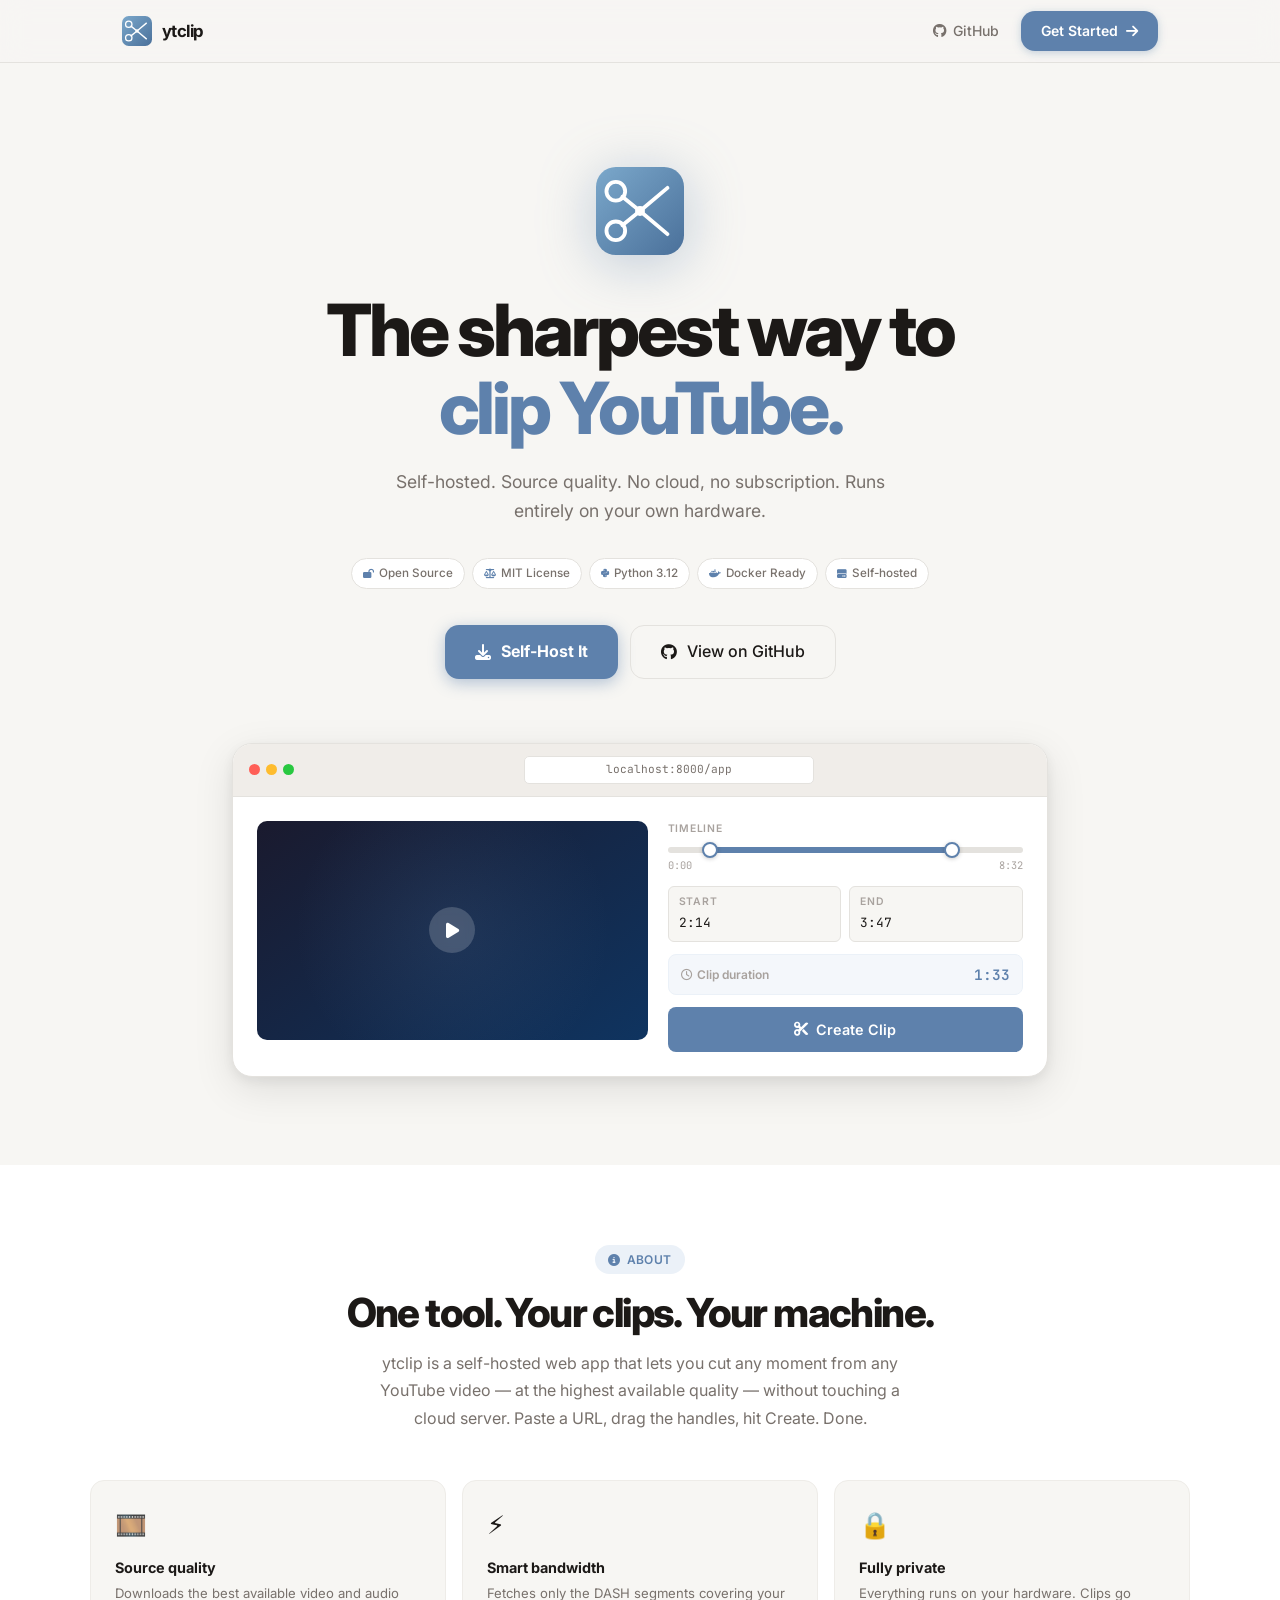
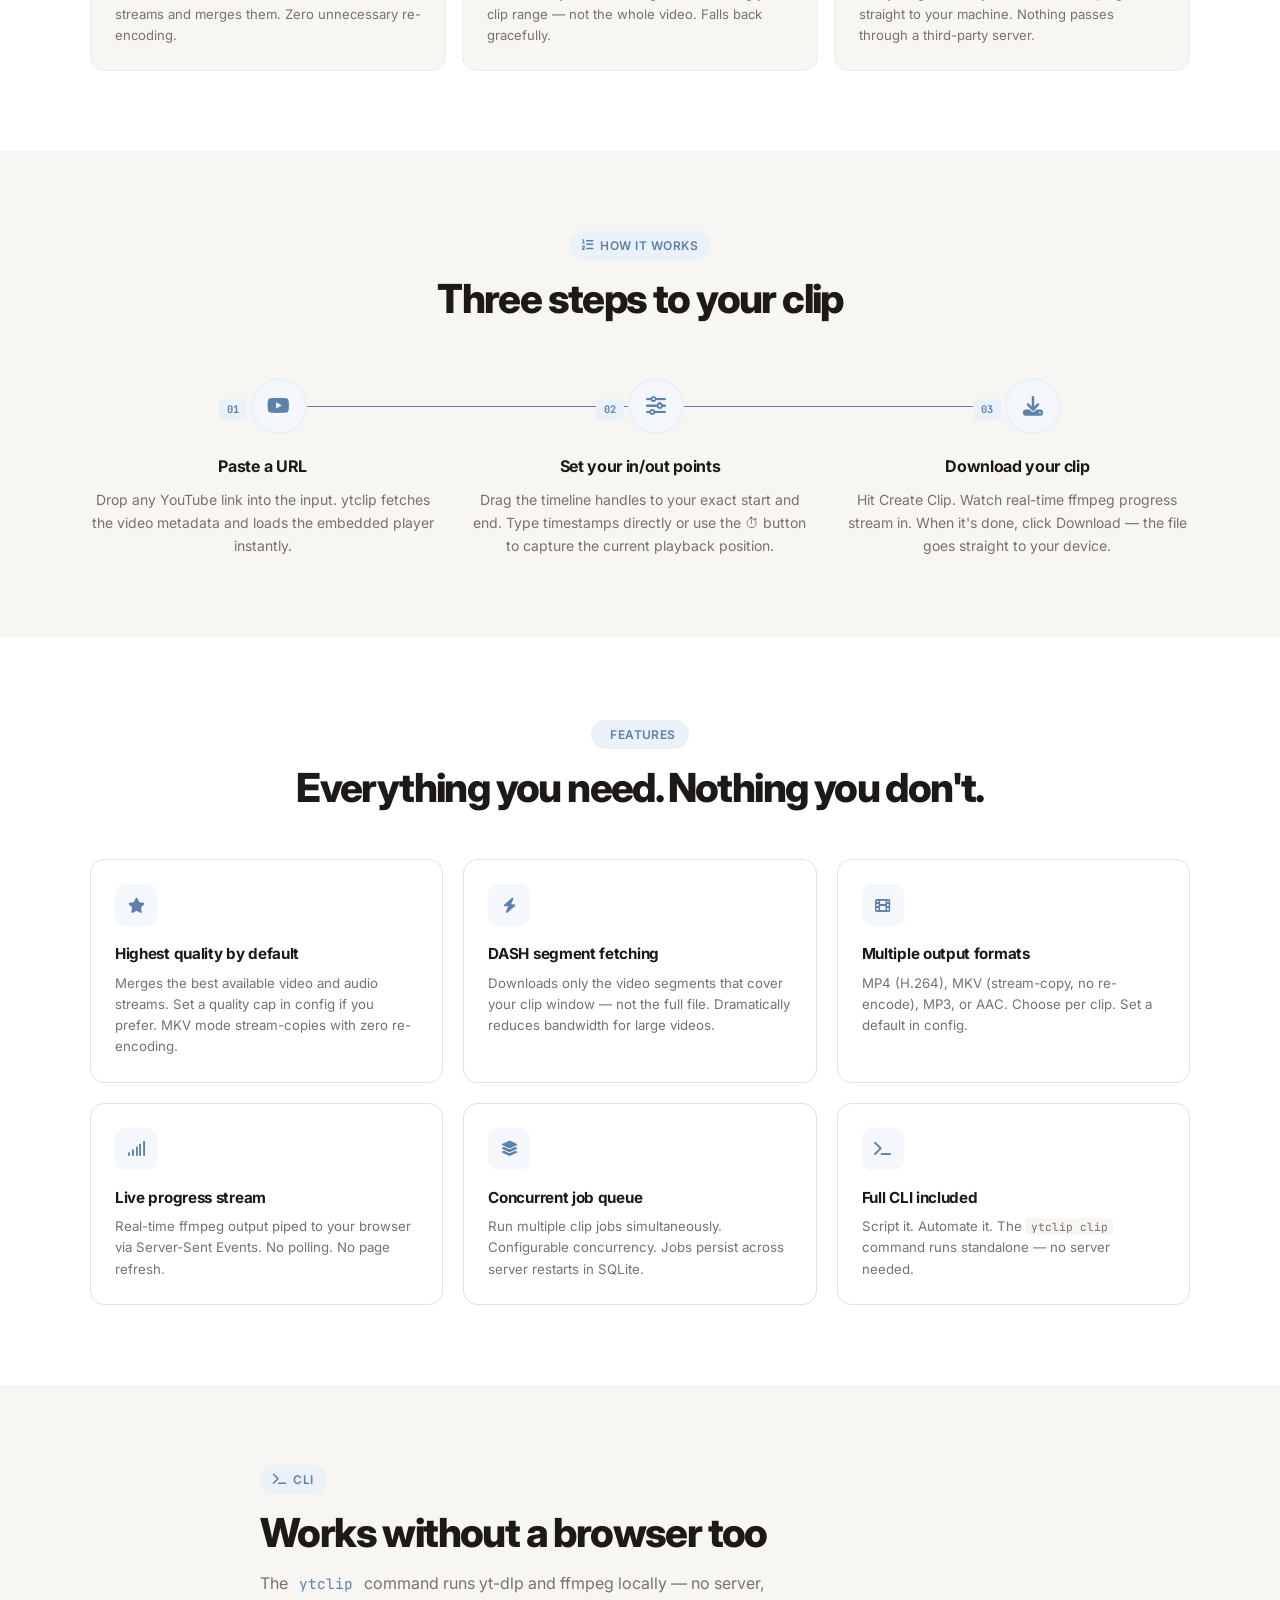
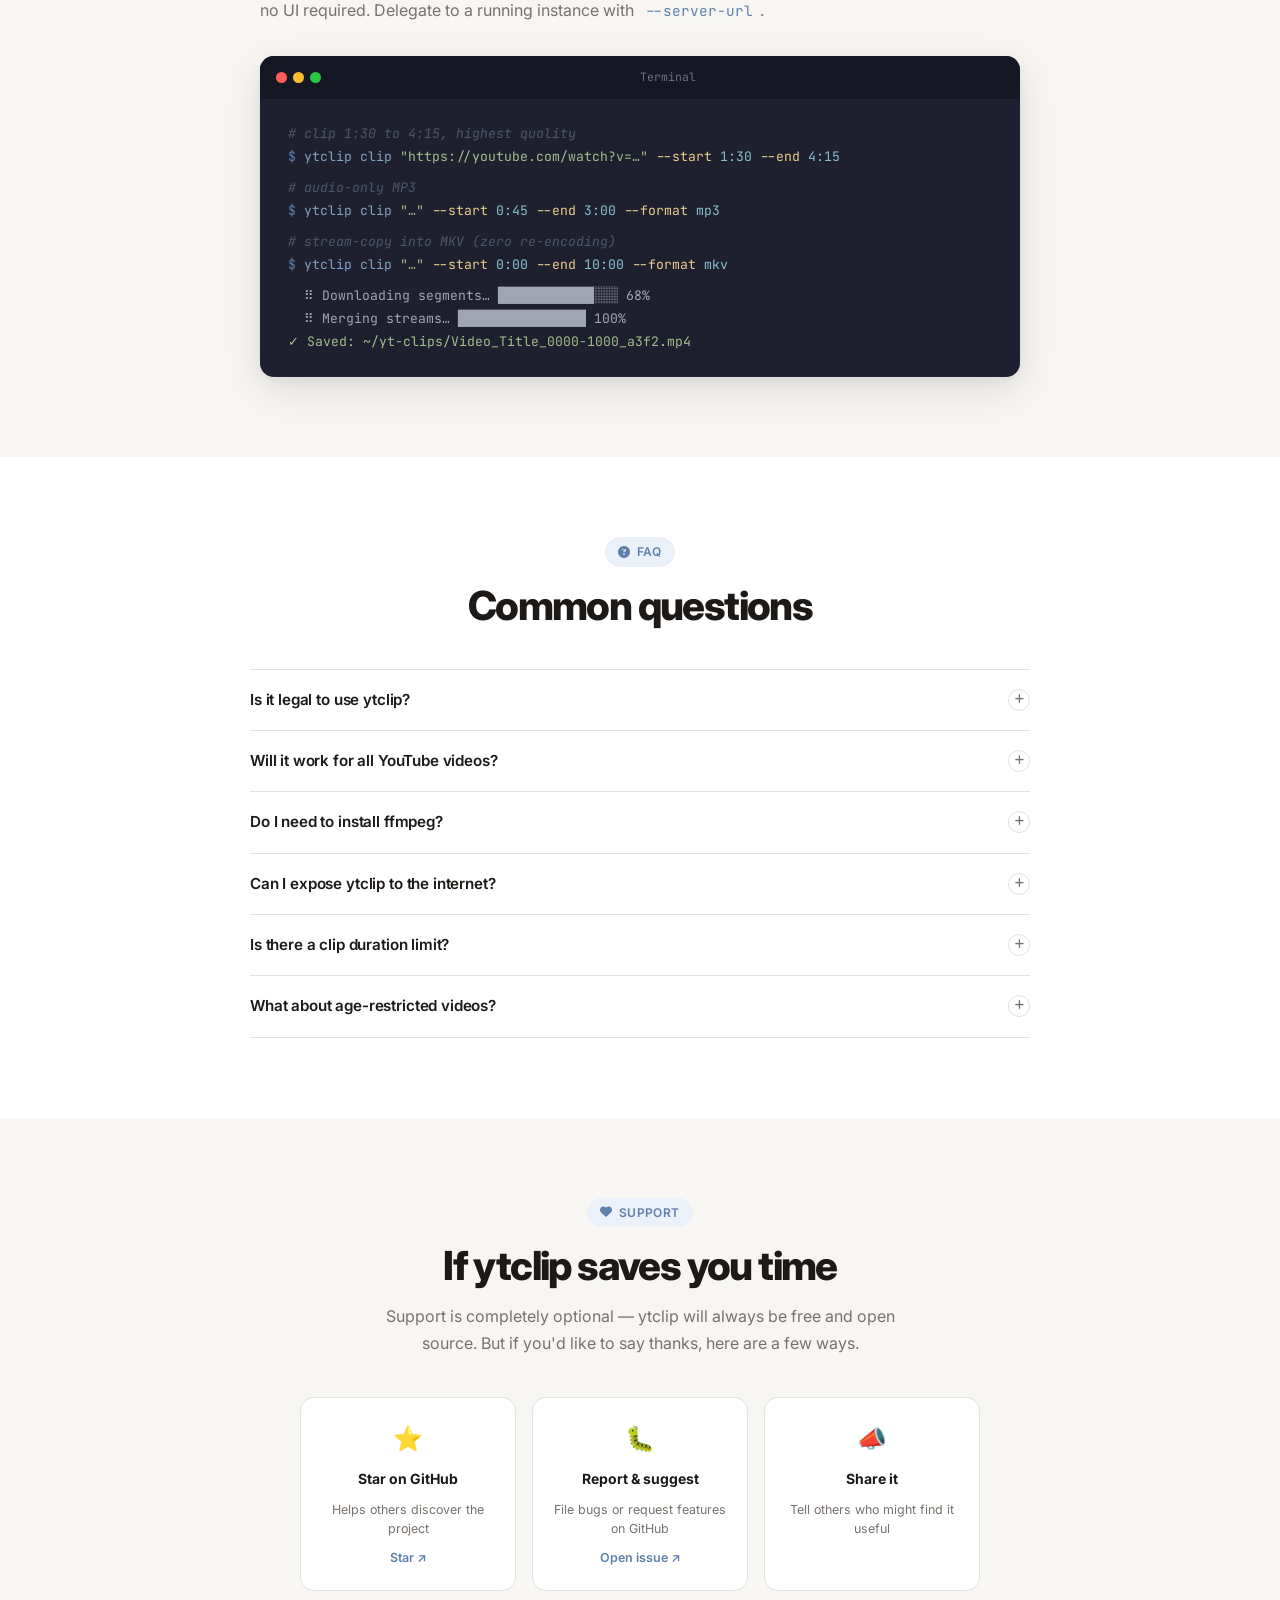
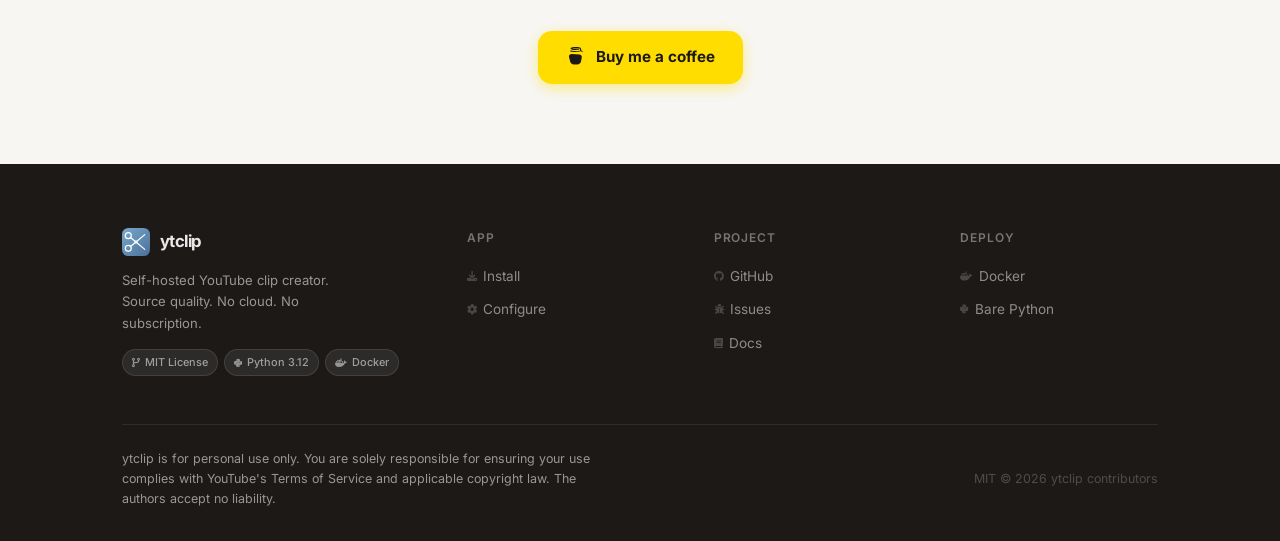
==== commit 21bc5aaa: "fixed: open-app button, replaced placeholder instance URLs with GitHub quick-start links" ====
--- a/docs/index.html
+++ b/docs/index.html
@@ -250,8 +250,8 @@
       <a href="https://github.com/ZeeshanJan/ytclip" target="_blank" rel="noopener" class="btn-ghost-sm">
         <i class="fa-brands fa-github"></i> GitHub
       </a>
-      <a href="https://YOUR_INSTANCE_URL/app" class="btn-pill">
-        Open App <i class="fa-solid fa-arrow-right"></i>
+      <a href="https://github.com/ZeeshanJan/ytclip#quick-start" class="btn-pill">
+        Get Started <i class="fa-solid fa-arrow-right"></i>
       </a>
     </div>
   </div>
@@ -294,8 +294,8 @@
   </div>
 
   <div class="hero-cta">
-    <a href="https://YOUR_INSTANCE_URL/app" class="btn-hero">
-      <i class="fa-solid fa-scissors"></i> Start Clipping
+    <a href="https://github.com/ZeeshanJan/ytclip#quick-start" class="btn-hero">
+      <i class="fa-solid fa-download"></i> Self-Host It
     </a>
     <a href="https://github.com/ZeeshanJan/ytclip" target="_blank" rel="noopener" class="btn-hero-ghost">
       <i class="fa-brands fa-github"></i> View on GitHub
@@ -665,8 +665,8 @@
       <div class="footer-col">
         <h4>App</h4>
         <ul>
-          <li><a href="https://YOUR_INSTANCE_URL/app"><i class="fa-solid fa-scissors fa-xs" style="margin-right:6px;opacity:.4"></i>Clip Creator</a></li>
-          <li><a href="https://YOUR_INSTANCE_URL/library"><i class="fa-solid fa-film fa-xs" style="margin-right:6px;opacity:.4"></i>Library</a></li>
+          <li><a href="https://github.com/ZeeshanJan/ytclip#quick-start"><i class="fa-solid fa-download fa-xs" style="margin-right:6px;opacity:.4"></i>Install</a></li>
+          <li><a href="https://github.com/ZeeshanJan/ytclip#configuration"><i class="fa-solid fa-gear fa-xs" style="margin-right:6px;opacity:.4"></i>Configure</a></li>
         </ul>
       </div>
 
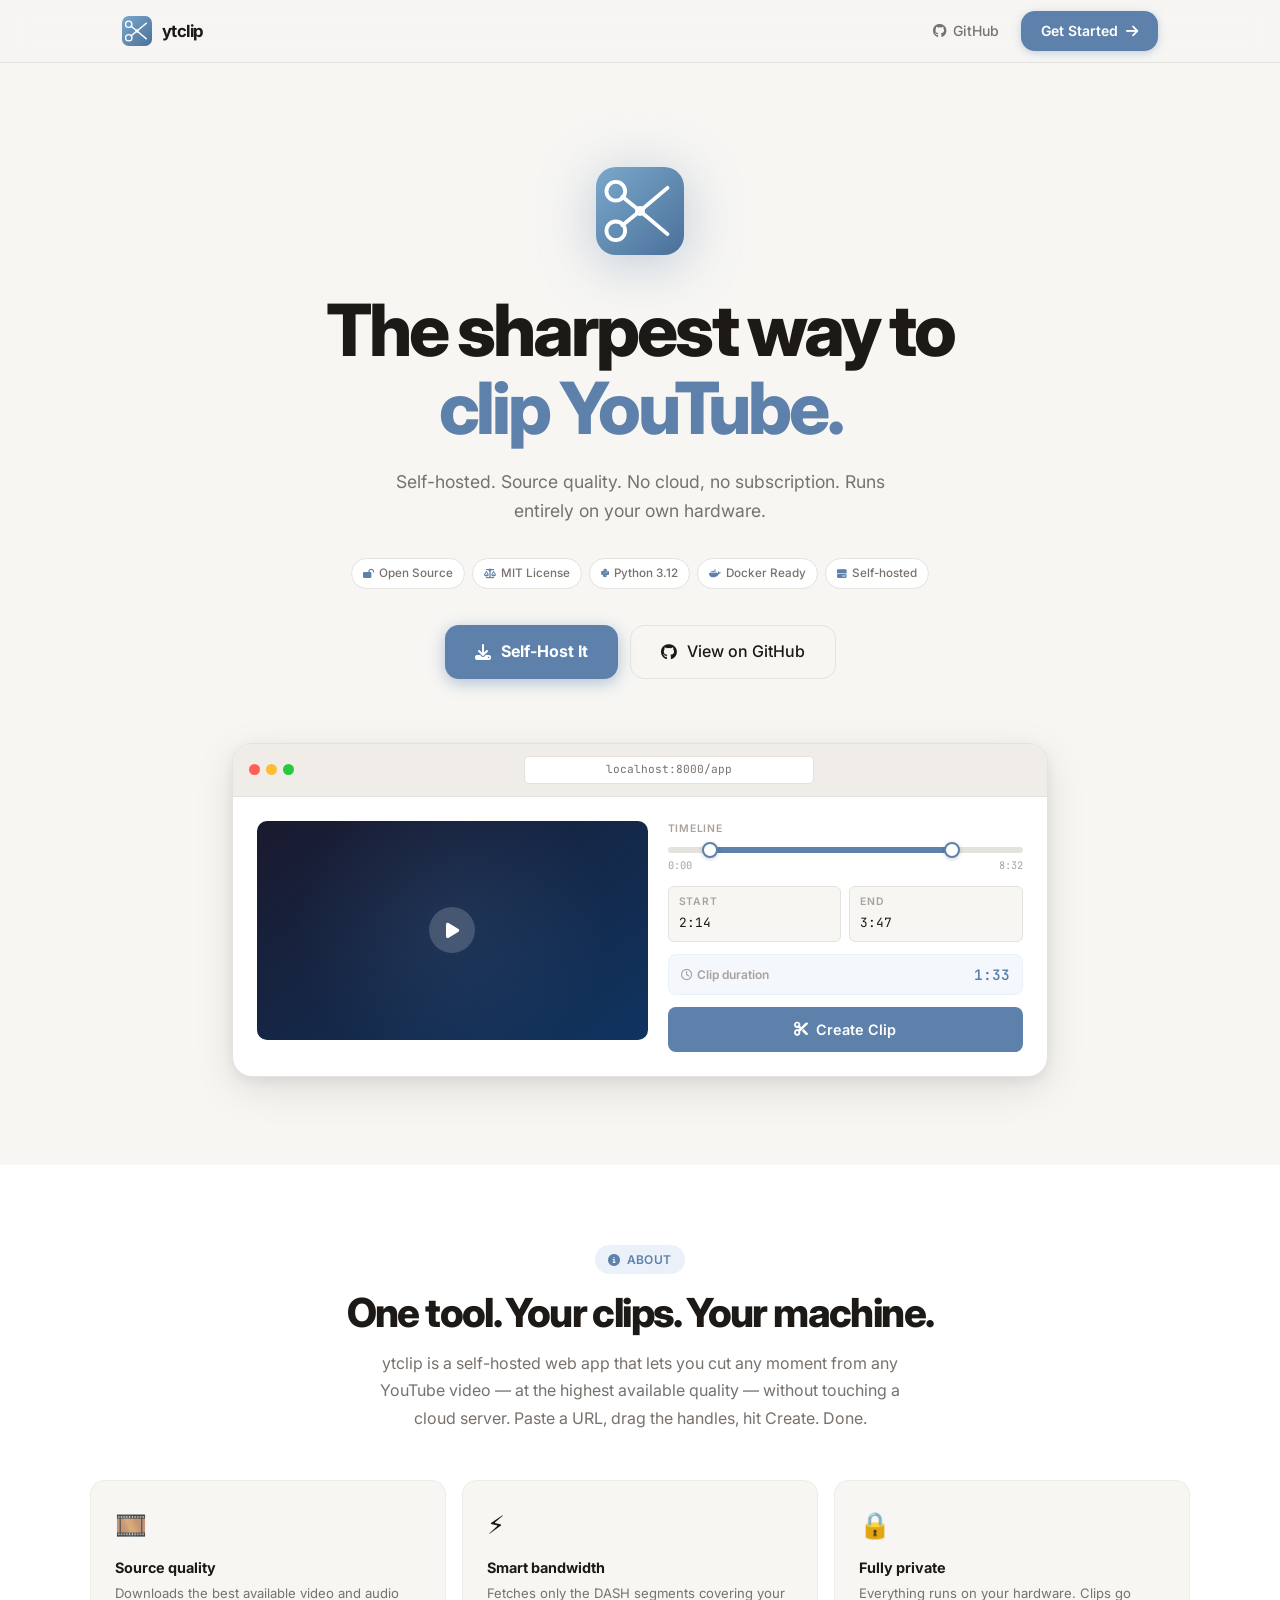
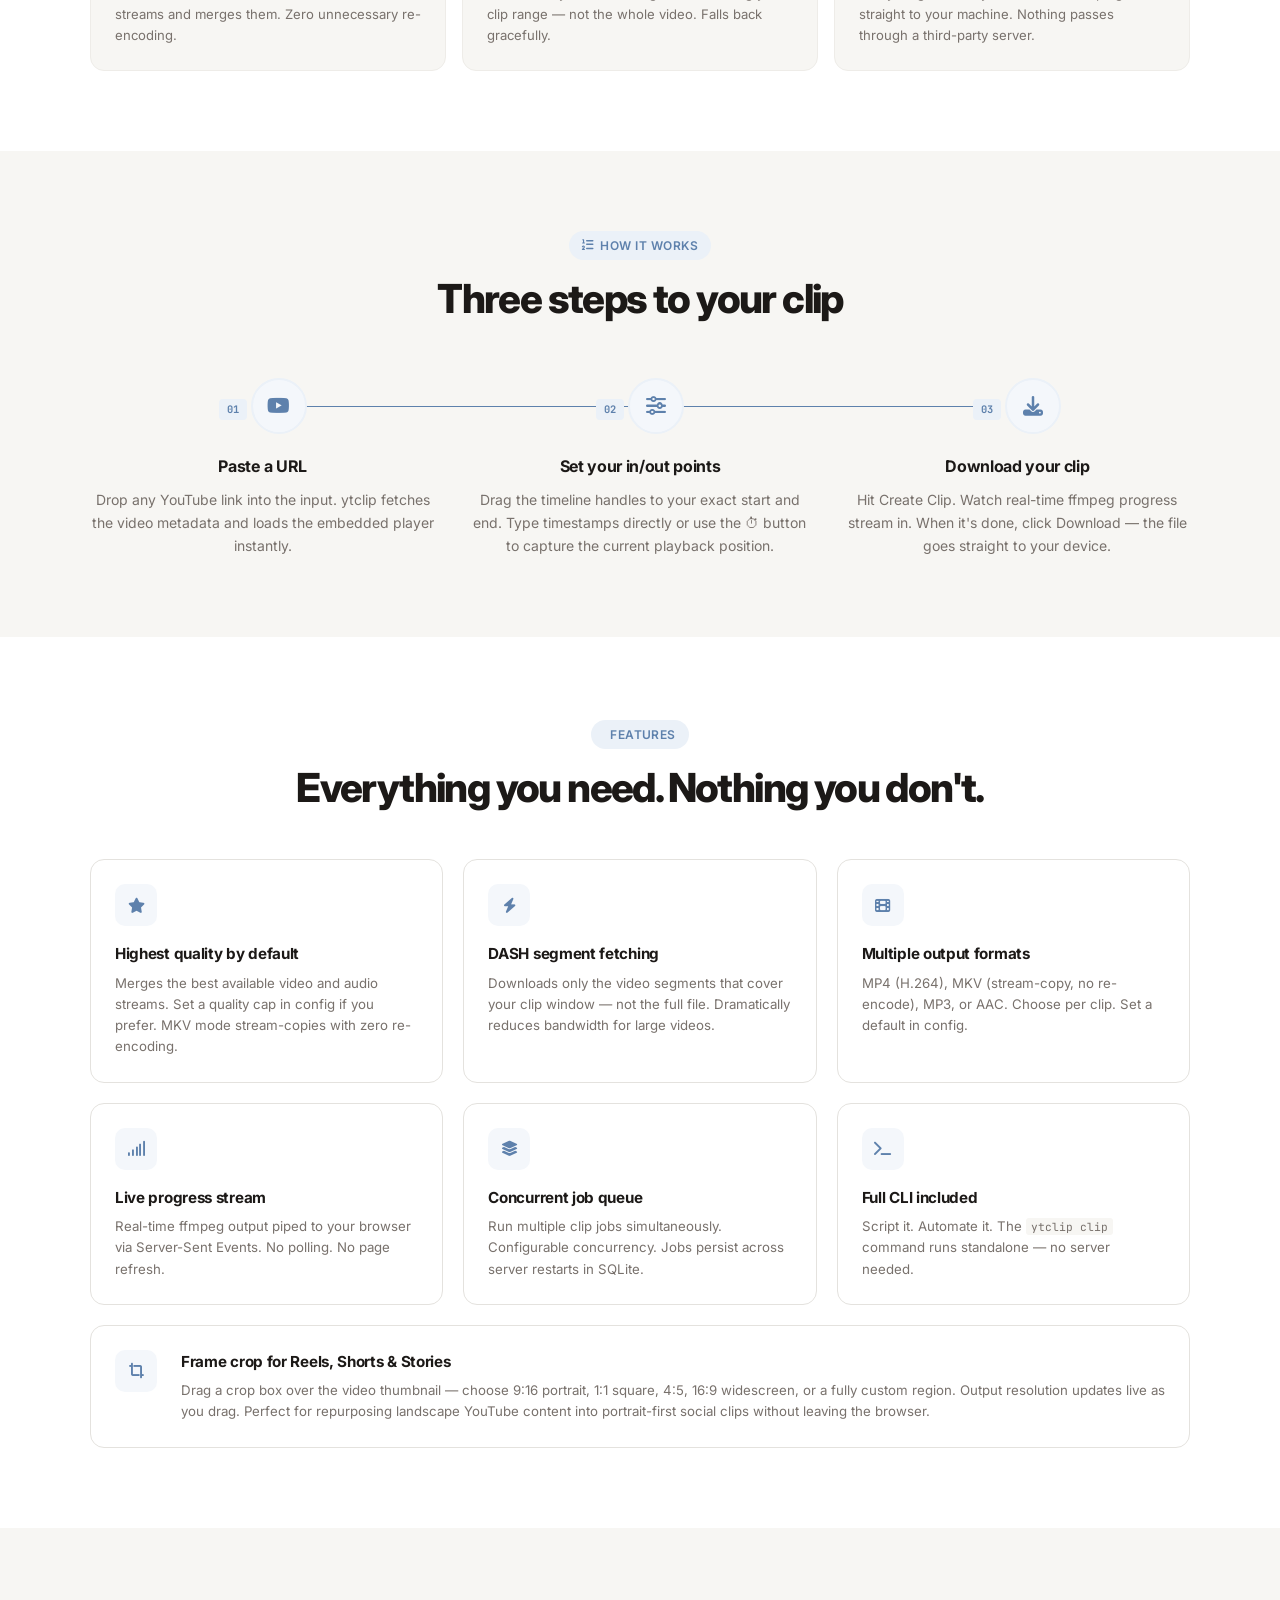
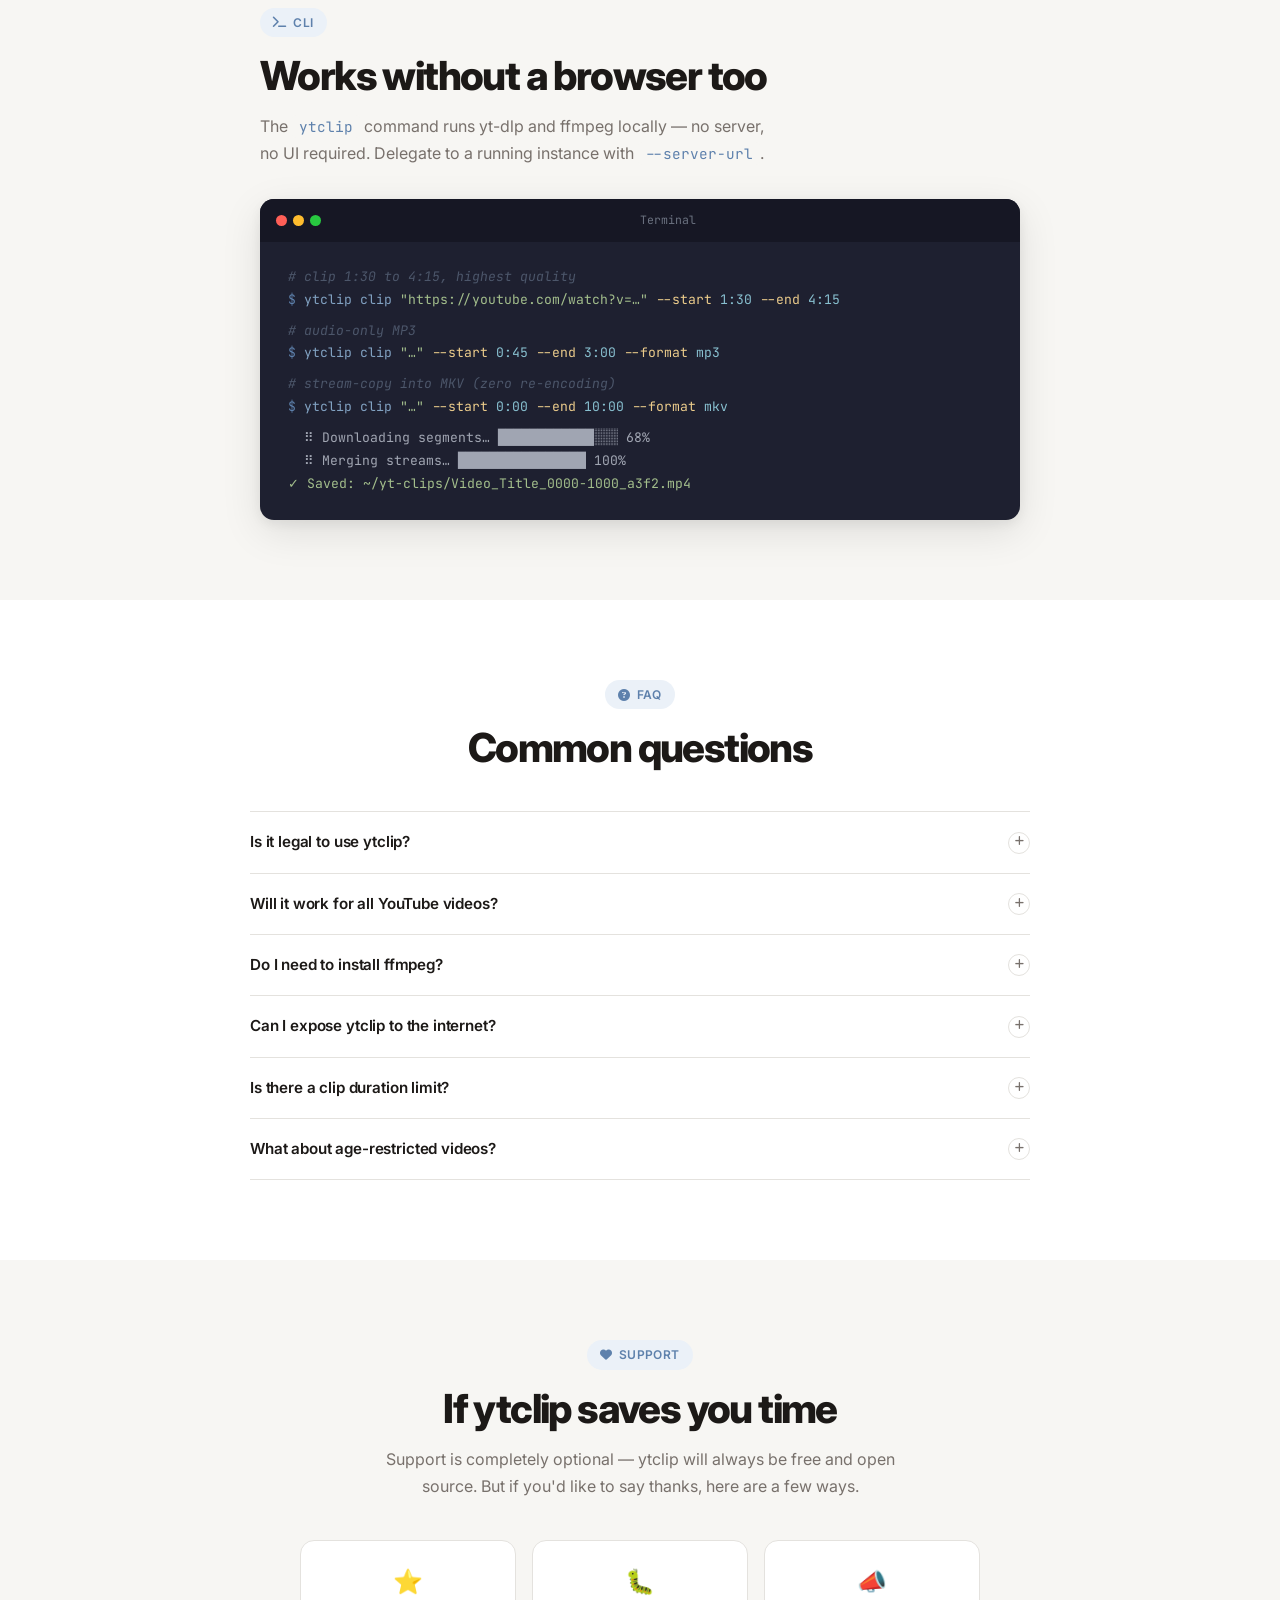
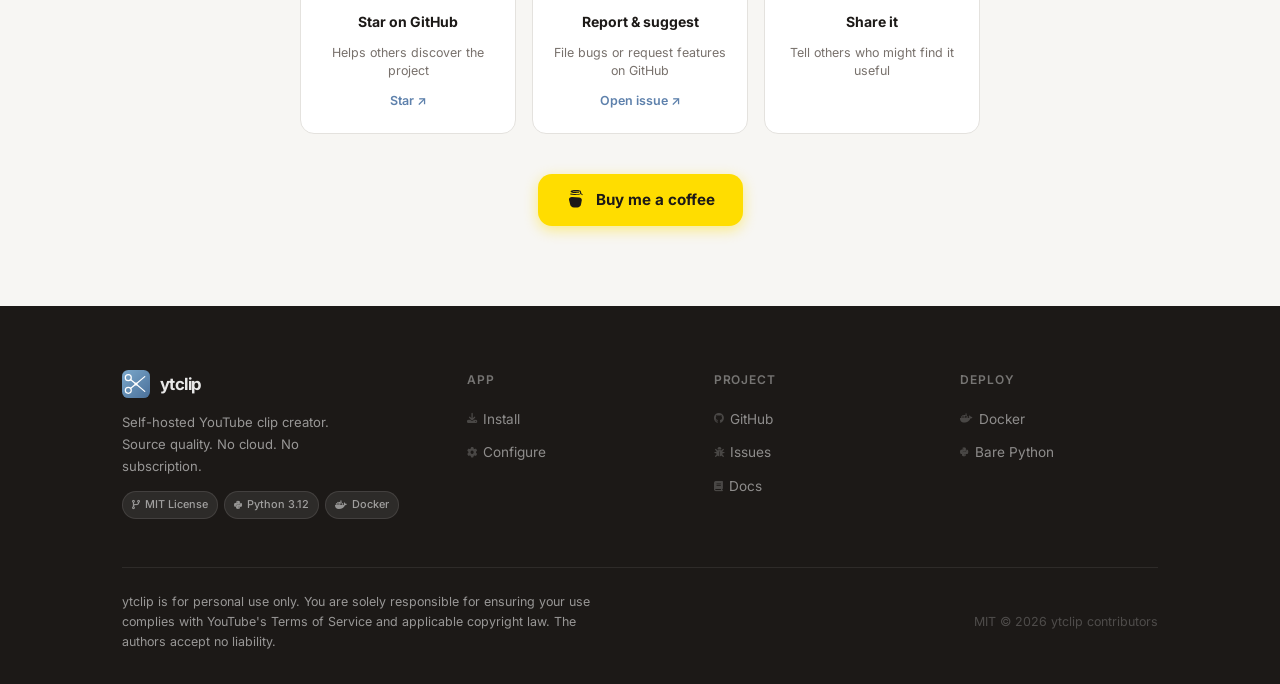
==== commit fb3557eb: "added crop functionality" ====
--- a/docs/index.html
+++ b/docs/index.html
@@ -6,6 +6,7 @@
   <title>ytclip — Self-hosted YouTube clip creator</title>
   <meta name="description" content="Self-hosted web app for creating clips from YouTube videos at source quality. No cloud. No subscription. Runs on your hardware.">
 
+  <link rel="icon" type="image/svg+xml" href="favicon.svg">
   <link rel="preconnect" href="https://fonts.googleapis.com">
   <link rel="preconnect" href="https://fonts.gstatic.com" crossorigin>
   <link href="https://fonts.googleapis.com/css2?family=Inter:wght@400;500;600;700;800&family=JetBrains+Mono:wght@400;500&display=swap" rel="stylesheet">
@@ -141,6 +142,8 @@
     .feat-icon{width:42px;height:42px;border-radius:10px;background:var(--primary-xl);display:flex;align-items:center;justify-content:center;margin-bottom:1rem;font-size:.95rem;color:var(--primary)}
     .feat-card h3{font-size:.95rem;font-weight:700;letter-spacing:-.02em;margin-bottom:.375rem}
     .feat-card p{font-size:.83rem;color:var(--muted);line-height:1.6}
+    .feat-card--wide{grid-column:1/-1;display:flex;align-items:flex-start;gap:1.5rem}
+    .feat-card--wide .feat-icon{flex-shrink:0;margin-bottom:0}
 
     /* ── CLI ──────────────────────────────────────────── */
     .cli-section{max-width:760px;margin:0 auto}
@@ -446,6 +449,13 @@
         <div class="feat-icon"><i class="fa-solid fa-terminal"></i></div>
         <h3>Full CLI included</h3>
         <p>Script it. Automate it. The <code style="font-family:'JetBrains Mono',monospace;font-size:.85em;background:var(--bg);padding:1px 5px;border-radius:3px">ytclip clip</code> command runs standalone — no server needed.</p>
+      </div>
+      <div class="feat-card feat-card--wide reveal reveal-d1">
+        <div class="feat-icon"><i class="fa-solid fa-crop-simple"></i></div>
+        <div>
+          <h3>Frame crop for Reels, Shorts &amp; Stories</h3>
+          <p>Drag a crop box over the video thumbnail — choose 9:16 portrait, 1:1 square, 4:5, 16:9 widescreen, or a fully custom region. Output resolution updates live as you drag. Perfect for repurposing landscape YouTube content into portrait-first social clips without leaving the browser.</p>
+        </div>
       </div>
     </div>
   </div>
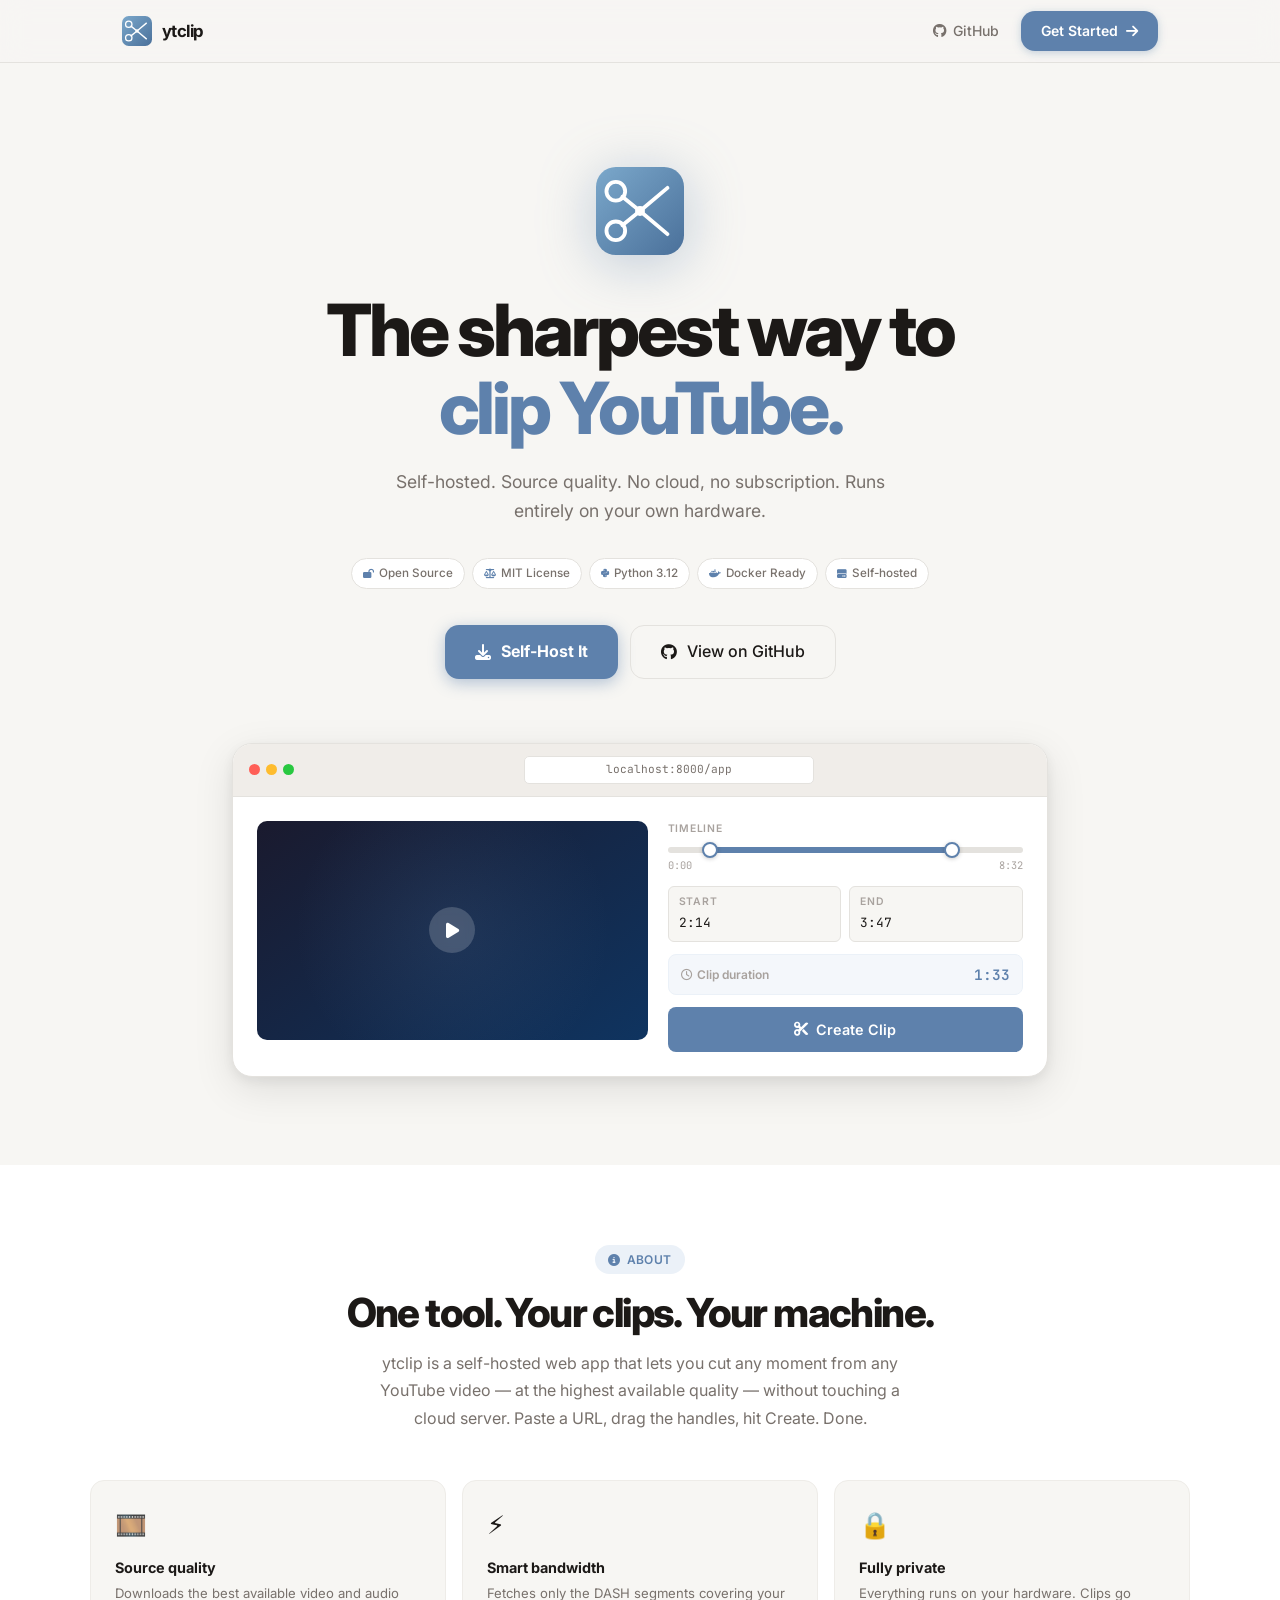
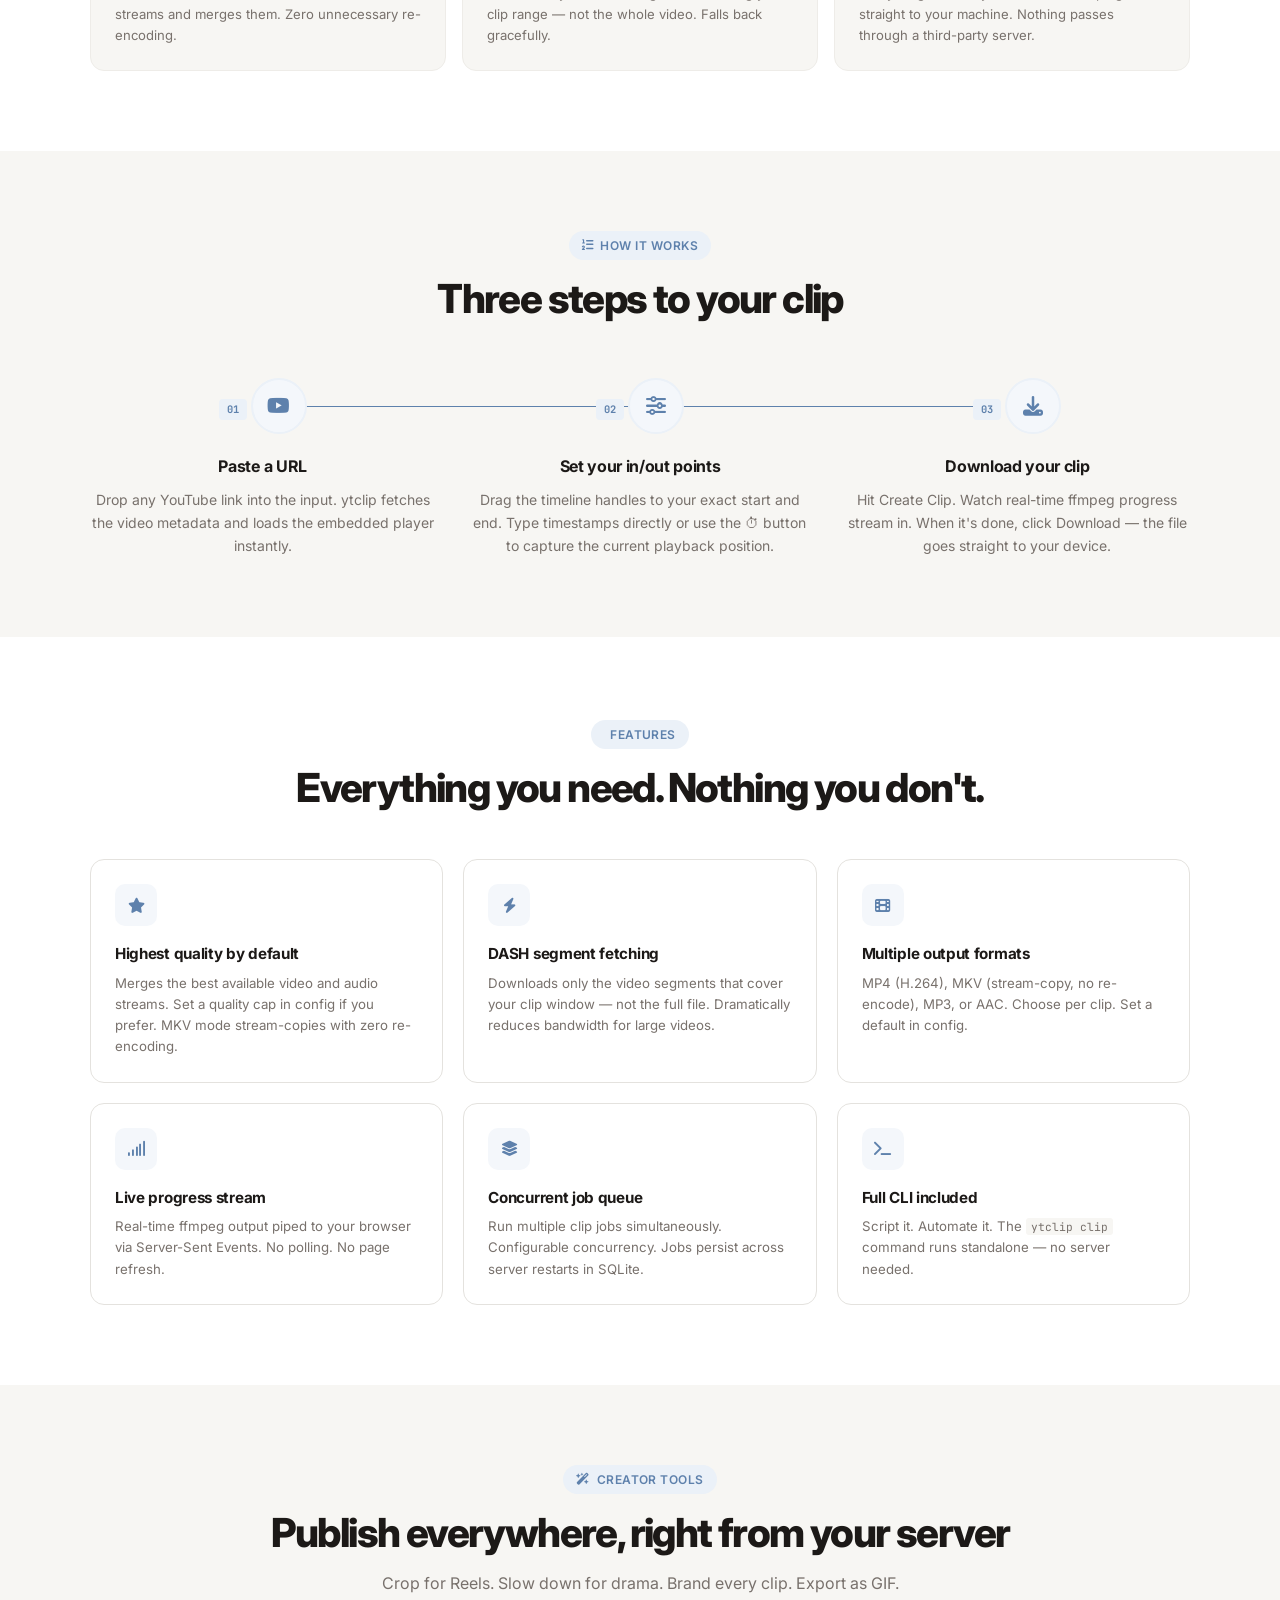
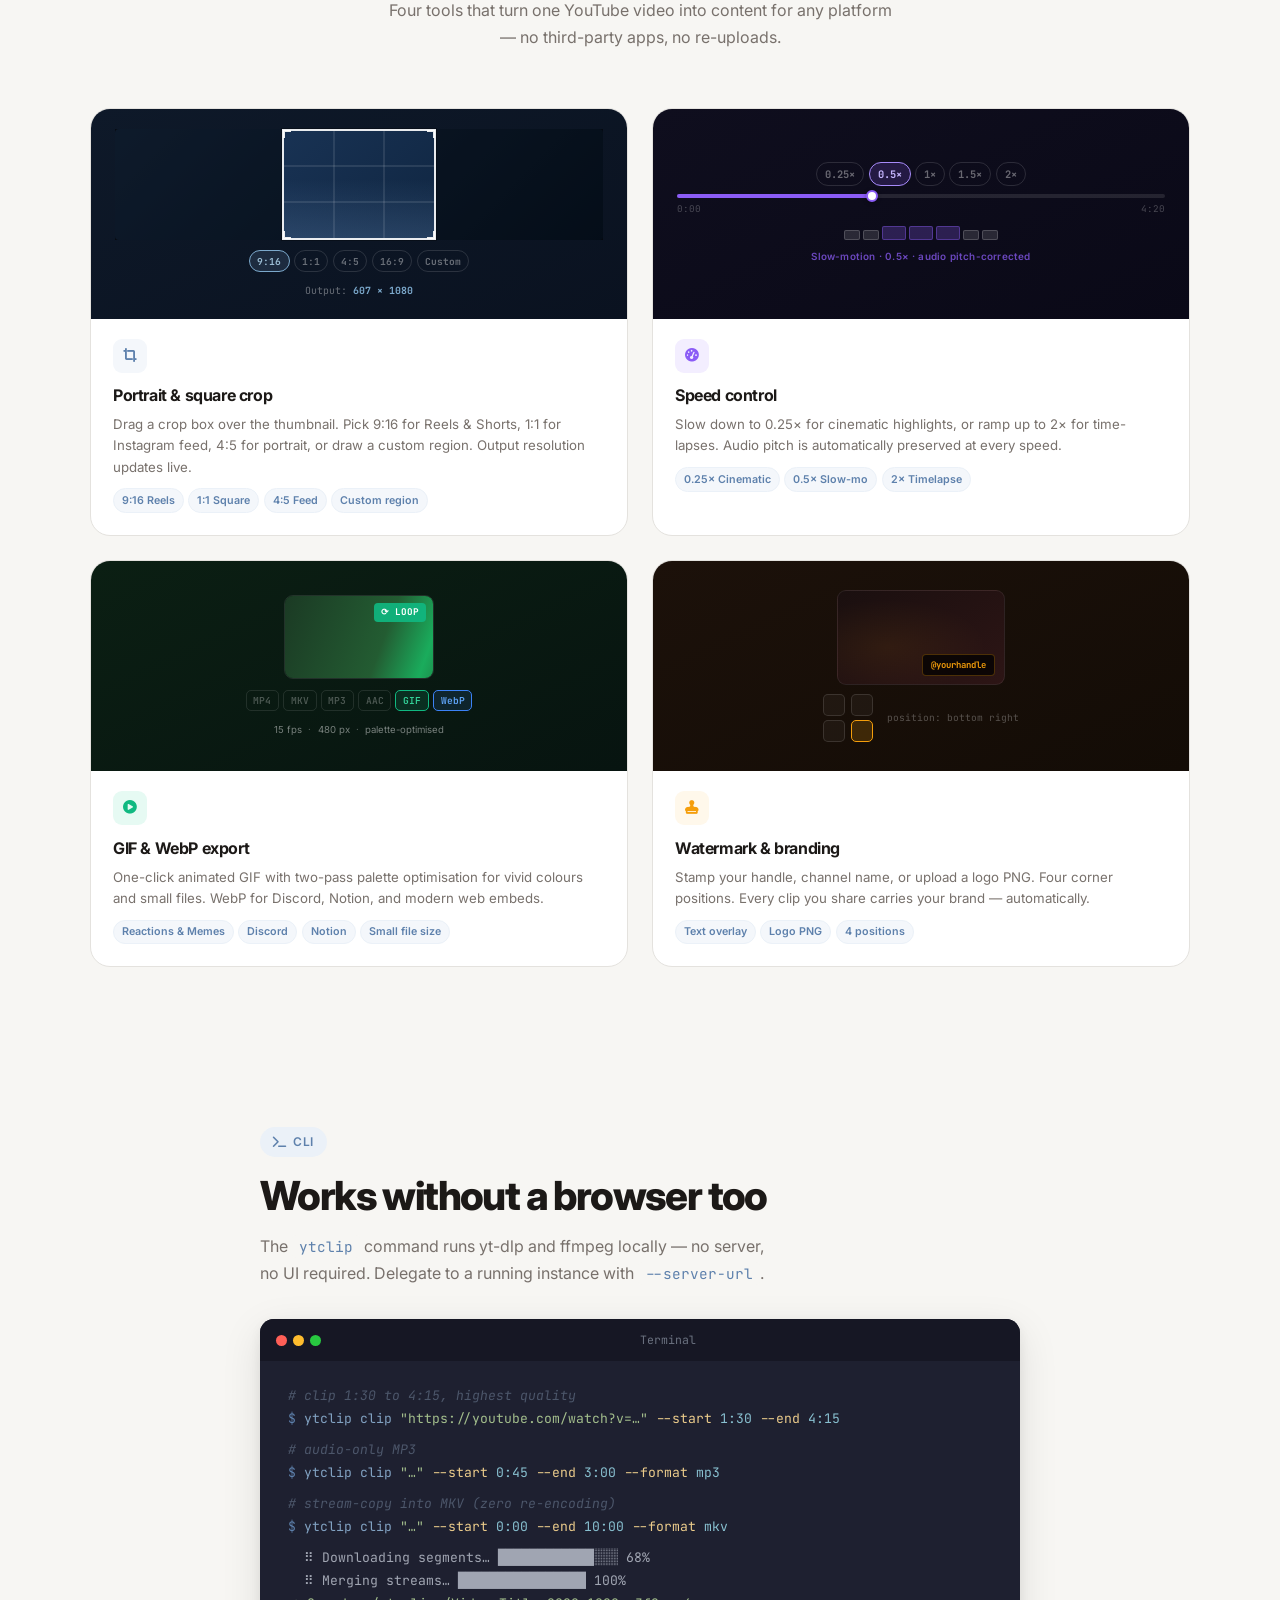
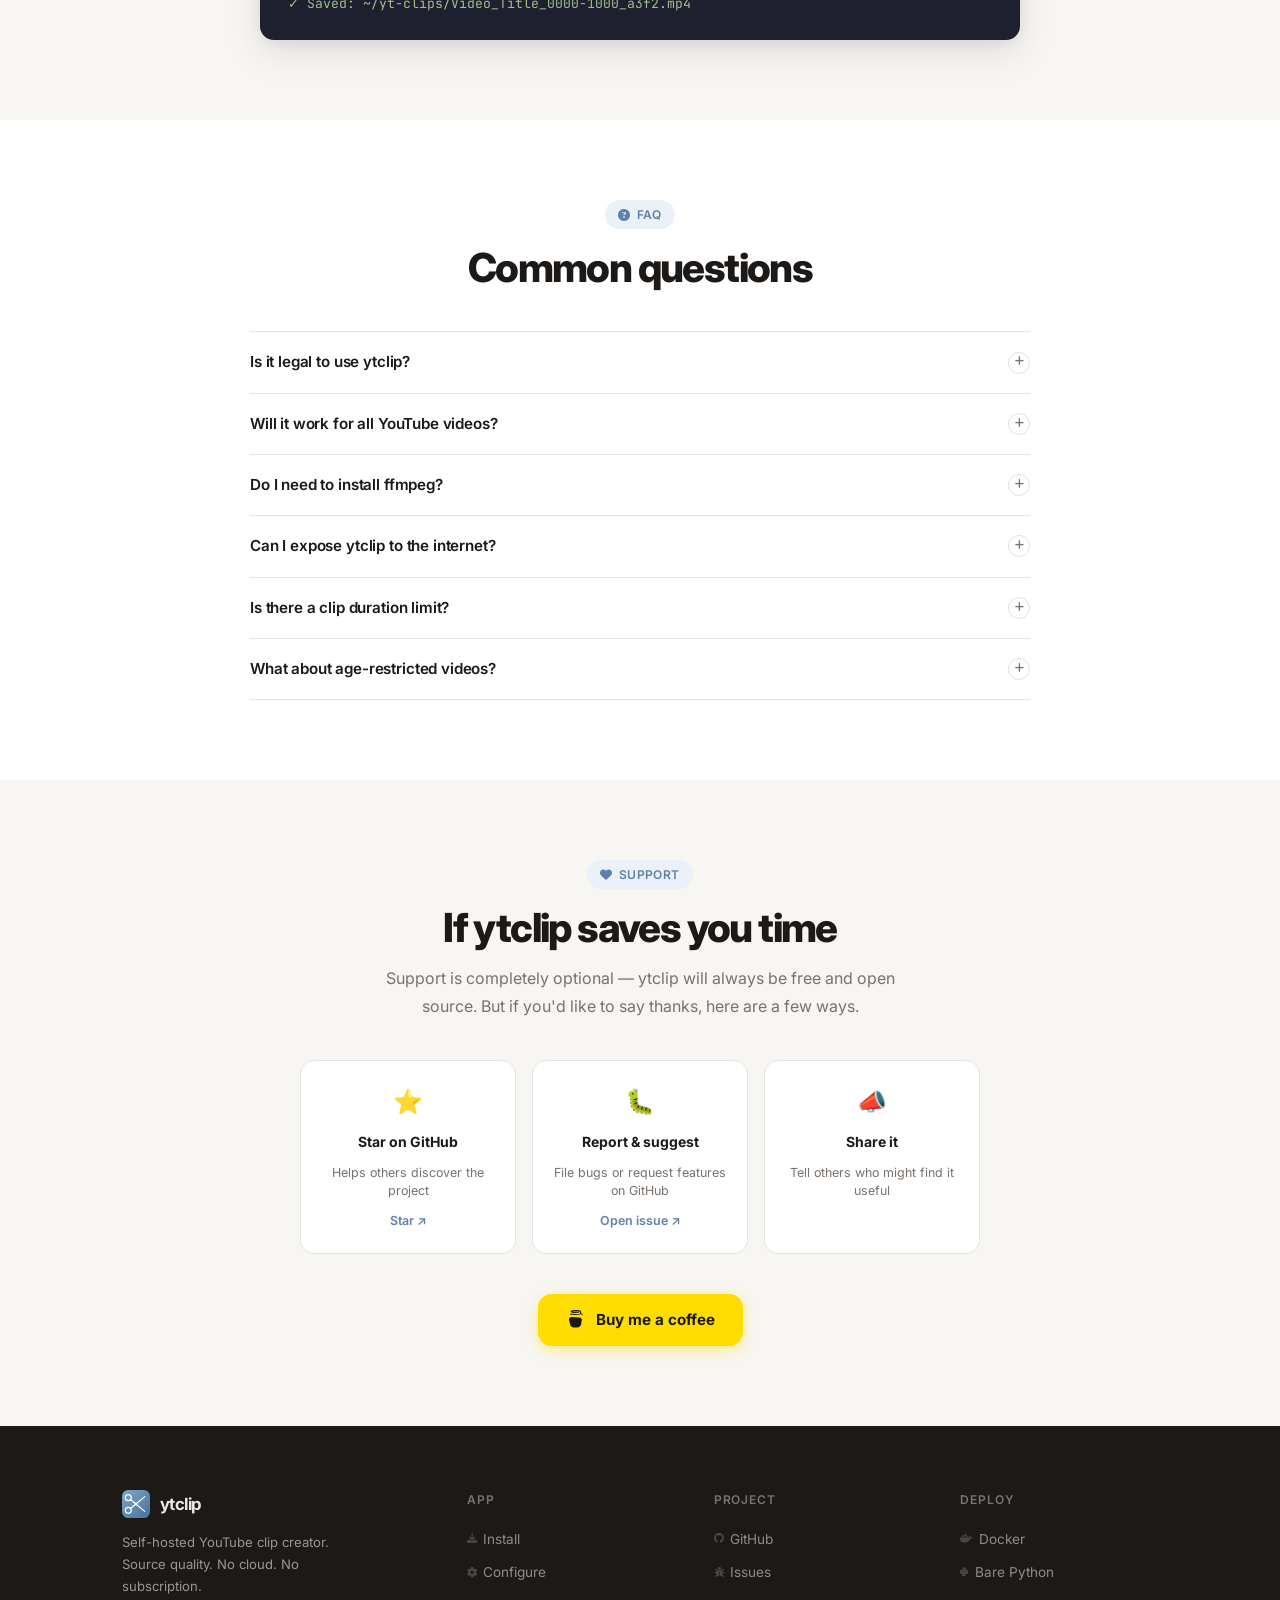
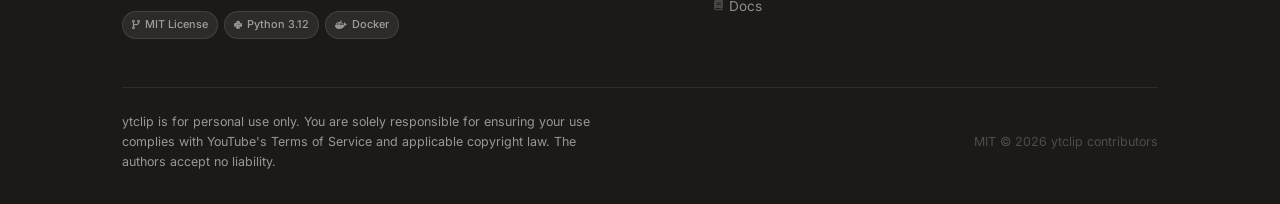
==== commit 00c8dc65: "updated landing page" ====
--- a/docs/index.html
+++ b/docs/index.html
@@ -204,6 +204,67 @@
     .reveal-d5{transition-delay:.40s}
     .reveal-d6{transition-delay:.48s}
 
+    /* ── CREATOR TOOLS ───────────────────────────────── */
+    .ct-grid{display:grid;grid-template-columns:1fr 1fr;gap:1.5rem;margin-top:3.5rem}
+    .ct-card{background:var(--surface);border:1px solid var(--border);border-radius:var(--radius-l);overflow:hidden;transition:box-shadow .2s,transform .2s}
+    .ct-card:hover{box-shadow:var(--shadow-l);transform:translateY(-3px)}
+    .ct-demo{height:210px;position:relative;display:flex;flex-direction:column;align-items:center;justify-content:center;padding:1.25rem 1.5rem;gap:.65rem;overflow:hidden}
+    .ct-crop-frame{position:relative;width:100%;flex:1;min-height:0}
+    .ct-mask{position:absolute;top:0;bottom:0;background:rgba(0,0,0,.55);pointer-events:none}
+    .ct-mask-l{left:0;width:34.2%}.ct-mask-r{right:0;width:34.2%}
+    .ct-cropbox{position:absolute;left:34.2%;right:34.2%;top:0;bottom:0;border:2px solid rgba(255,255,255,.9);box-shadow:0 0 0 1px rgba(0,0,0,.3)}
+    .ct-rule{position:absolute;pointer-events:none}
+    .ct-rule-h{left:0;right:0;height:1px;background:rgba(255,255,255,.2);transform:translateY(-50%)}
+    .ct-rule-v{top:0;bottom:0;width:1px;background:rgba(255,255,255,.2);transform:translateX(-50%)}
+    .ct-corner{position:absolute;width:8px;height:8px;border:2.5px solid rgba(255,255,255,.9)}
+    .ct-corner-tl{top:-1px;left:-1px;border-right:0;border-bottom:0}
+    .ct-corner-tr{top:-1px;right:-1px;border-left:0;border-bottom:0}
+    .ct-corner-bl{bottom:-1px;left:-1px;border-right:0;border-top:0}
+    .ct-corner-br{bottom:-1px;right:-1px;border-left:0;border-top:0}
+    .ct-presets{display:flex;gap:.28rem}
+    .ct-pill{font-size:.6rem;font-weight:700;font-family:'JetBrains Mono',monospace;padding:.15rem .45rem;border-radius:9999px;border:1.5px solid rgba(255,255,255,.13);color:rgba(255,255,255,.38)}
+    .ct-pill-active{border-color:#7ba8cb;color:#9bbdd4;background:rgba(94,129,172,.2)}
+    .ct-res{font-size:.62rem;color:rgba(255,255,255,.38);font-family:'JetBrains Mono',monospace}
+    .ct-res strong{color:#7ba8cb}
+    .ct-spd-wrap{width:100%;display:flex;flex-direction:column;gap:.55rem}
+    .ct-spd-pills{display:flex;gap:.28rem;justify-content:center}
+    .ct-spd-btn{padding:.15rem .5rem;border-radius:9999px;font-size:.65rem;font-weight:700;font-family:'JetBrains Mono',monospace;border:1.5px solid rgba(255,255,255,.13);color:rgba(255,255,255,.38);background:transparent}
+    .ct-spd-active{border-color:#a78bfa;color:#c4b5fd;background:rgba(139,92,246,.18)}
+    .ct-tl-wrap{display:flex;flex-direction:column;gap:.25rem}
+    .ct-tl-track{position:relative;height:4px;background:rgba(255,255,255,.1);border-radius:9999px}
+    .ct-tl-fill{position:absolute;left:0;width:40%;height:100%;background:#8b5cf6;border-radius:9999px}
+    .ct-tl-dot{position:absolute;width:12px;height:12px;background:#fff;border:2px solid #8b5cf6;border-radius:50%;top:50%;left:40%;transform:translate(-50%,-50%);box-shadow:0 1px 4px rgba(0,0,0,.3)}
+    .ct-tl-times{display:flex;justify-content:space-between;font-size:.58rem;color:rgba(255,255,255,.25);font-family:'JetBrains Mono',monospace}
+    .ct-frames{display:flex;gap:.18rem;justify-content:center;align-items:flex-end}
+    .ct-frame{border-radius:2px;background:rgba(255,255,255,.12);border:1px solid rgba(255,255,255,.18)}
+    .ct-frame-n{width:16px;height:10px}
+    .ct-frame-w{width:24px;height:14px;background:rgba(139,92,246,.25);border-color:rgba(139,92,246,.4)}
+    .ct-spd-label{font-size:.62rem;font-weight:600;color:rgba(139,92,246,.75);text-align:center;letter-spacing:.02em}
+    .ct-gif-wrap{width:100%;display:flex;flex-direction:column;gap:.65rem;align-items:center}
+    .ct-gif-box{width:150px;height:84px;border-radius:9px;overflow:hidden;position:relative;border:1px solid rgba(255,255,255,.1)}
+    .ct-gif-shimmer{position:absolute;inset:0;background:linear-gradient(110deg,#1b3a24 0%,#235c32 35%,#1aac5c 50%,#235c32 65%,#1b3a24 100%);background-size:200% 100%;animation:gif-shimmer 1.8s ease-in-out infinite}
+    @keyframes gif-shimmer{0%{background-position:200% 0}100%{background-position:-200% 0}}
+    .ct-gif-lp{position:absolute;top:7px;right:7px;font-size:.58rem;font-weight:700;padding:2px 7px;background:rgba(16,185,129,.9);color:#fff;border-radius:4px;font-family:'JetBrains Mono',monospace}
+    .ct-fmts{display:flex;gap:.25rem;flex-wrap:wrap;justify-content:center}
+    .ct-fmt{padding:.13rem .42rem;border-radius:5px;font-size:.6rem;font-weight:600;font-family:'JetBrains Mono',monospace;border:1px solid rgba(255,255,255,.1);color:rgba(255,255,255,.28)}
+    .ct-fmt-on{border-color:#10b981;color:#34d399;background:rgba(16,185,129,.14)}
+    .ct-gif-meta{display:flex;gap:.4rem;font-size:.6rem;color:rgba(255,255,255,.32);align-items:center}
+    .ct-wm-wrap{width:100%;display:flex;flex-direction:column;gap:.55rem;align-items:center}
+    .ct-wm-vid{width:168px;height:95px;border-radius:9px;background:linear-gradient(145deg,#1a0f0f,#2d1515);border:1px solid rgba(255,255,255,.08);position:relative;overflow:hidden}
+    .ct-wm-scene{position:absolute;inset:0;background:radial-gradient(ellipse at 30% 60%,rgba(245,158,11,.07),transparent 60%)}
+    .ct-wm-badge{position:absolute;bottom:8px;right:9px;font-size:.56rem;font-weight:700;font-family:'JetBrains Mono',monospace;padding:3px 8px;background:rgba(0,0,0,.72);color:rgba(245,158,11,.95);border-radius:4px;border:1px solid rgba(245,158,11,.28);animation:wm-fade 2.5s ease-in-out infinite}
+    @keyframes wm-fade{0%,100%{opacity:.65}50%{opacity:1}}
+    .ct-pos-grid{display:grid;grid-template-columns:1fr 1fr;gap:.3rem;width:52px}
+    .ct-pos-cell{width:22px;height:22px;border-radius:5px;border:1.5px solid rgba(255,255,255,.12);background:rgba(255,255,255,.04)}
+    .ct-pos-on{border-color:#f59e0b;background:rgba(245,158,11,.18)}
+    .ct-wm-hint{font-size:.6rem;color:rgba(255,255,255,.28);font-family:'JetBrains Mono',monospace}
+    .ct-copy{padding:1.25rem 1.375rem 1.375rem}
+    .ct-icon{width:34px;height:34px;border-radius:9px;background:var(--primary-xl);color:var(--primary);display:flex;align-items:center;justify-content:center;font-size:.85rem;margin-bottom:.65rem}
+    .ct-copy h3{font-size:1rem;font-weight:700;letter-spacing:-.025em;margin-bottom:.35rem}
+    .ct-copy p{font-size:.83rem;color:var(--muted);line-height:1.6;margin-bottom:.65rem}
+    .ct-chips{display:flex;flex-wrap:wrap;gap:.28rem}
+    .ct-chips span{font-size:.67rem;font-weight:600;padding:.18rem .5rem;border-radius:9999px;background:var(--primary-xl);color:var(--primary);border:1px solid var(--primary-bg)}
+
     /* ── RESPONSIVE ───────────────────────────────────── */
     @media(max-width:768px){
       .browser-body{grid-template-columns:1fr}
@@ -211,6 +272,7 @@
       .steps{grid-template-columns:1fr}
       .steps::before{display:none}
       .features-grid{grid-template-columns:1fr 1fr}
+      .ct-grid{grid-template-columns:1fr}
       .footer-top{grid-template-columns:1fr 1fr;gap:2rem}
       .footer-bottom{flex-direction:column;align-items:flex-start}
     }
@@ -450,13 +512,149 @@
         <h3>Full CLI included</h3>
         <p>Script it. Automate it. The <code style="font-family:'JetBrains Mono',monospace;font-size:.85em;background:var(--bg);padding:1px 5px;border-radius:3px">ytclip clip</code> command runs standalone — no server needed.</p>
       </div>
-      <div class="feat-card feat-card--wide reveal reveal-d1">
-        <div class="feat-icon"><i class="fa-solid fa-crop-simple"></i></div>
-        <div>
-          <h3>Frame crop for Reels, Shorts &amp; Stories</h3>
-          <p>Drag a crop box over the video thumbnail — choose 9:16 portrait, 1:1 square, 4:5, 16:9 widescreen, or a fully custom region. Output resolution updates live as you drag. Perfect for repurposing landscape YouTube content into portrait-first social clips without leaving the browser.</p>
-        </div>
-      </div>
+    </div>
+  </div>
+</section>
+
+<!-- ── CREATOR TOOLS ─────────────────────────────────────────────────── -->
+<section class="section">
+  <div class="section-inner">
+    <div class="section-center reveal">
+      <div class="section-tag"><i class="fa-solid fa-wand-magic-sparkles"></i> Creator Tools</div>
+      <h2 class="section-h">Publish everywhere, right from your server</h2>
+      <p class="section-sub" style="margin:0 auto">Crop for Reels. Slow down for drama. Brand every clip. Export as GIF. Four tools that turn one YouTube video into content for any platform — no third-party apps, no re-uploads.</p>
+    </div>
+
+    <div class="ct-grid">
+
+      <div class="ct-card reveal reveal-d1">
+        <div class="ct-demo" style="background:linear-gradient(155deg,#0e1929 0%,#0a1220 100%)">
+          <div class="ct-crop-frame">
+            <div style="position:absolute;inset:0;background:linear-gradient(135deg,#1e3a5f 0%,#0a1e36 100%);border-radius:4px"></div>
+            <div style="position:absolute;bottom:0;left:34.2%;right:34.2%;height:55%;background:linear-gradient(to top,rgba(94,129,172,.3),transparent);pointer-events:none"></div>
+            <div class="ct-mask ct-mask-l"></div>
+            <div class="ct-mask ct-mask-r"></div>
+            <div class="ct-cropbox">
+              <div class="ct-rule ct-rule-h" style="top:33.33%"></div>
+              <div class="ct-rule ct-rule-h" style="top:66.66%"></div>
+              <div class="ct-rule ct-rule-v" style="left:33.33%"></div>
+              <div class="ct-rule ct-rule-v" style="left:66.66%"></div>
+              <div class="ct-corner ct-corner-tl"></div>
+              <div class="ct-corner ct-corner-tr"></div>
+              <div class="ct-corner ct-corner-bl"></div>
+              <div class="ct-corner ct-corner-br"></div>
+            </div>
+          </div>
+          <div class="ct-presets">
+            <span class="ct-pill ct-pill-active">9:16</span>
+            <span class="ct-pill">1:1</span>
+            <span class="ct-pill">4:5</span>
+            <span class="ct-pill">16:9</span>
+            <span class="ct-pill">Custom</span>
+          </div>
+          <div class="ct-res">Output: <strong>607 × 1080</strong></div>
+        </div>
+        <div class="ct-copy">
+          <div class="ct-icon"><i class="fa-solid fa-crop-simple"></i></div>
+          <h3>Portrait &amp; square crop</h3>
+          <p>Drag a crop box over the thumbnail. Pick 9:16 for Reels &amp; Shorts, 1:1 for Instagram feed, 4:5 for portrait, or draw a custom region. Output resolution updates live.</p>
+          <div class="ct-chips"><span>9:16 Reels</span><span>1:1 Square</span><span>4:5 Feed</span><span>Custom region</span></div>
+        </div>
+      </div>
+
+      <div class="ct-card reveal reveal-d2">
+        <div class="ct-demo" style="background:linear-gradient(155deg,#0f0e1e 0%,#0a0917 100%)">
+          <div class="ct-spd-wrap">
+            <div class="ct-spd-pills">
+              <span class="ct-spd-btn">0.25×</span>
+              <span class="ct-spd-btn ct-spd-active">0.5×</span>
+              <span class="ct-spd-btn">1×</span>
+              <span class="ct-spd-btn">1.5×</span>
+              <span class="ct-spd-btn">2×</span>
+            </div>
+            <div class="ct-tl-wrap">
+              <div class="ct-tl-track">
+                <div class="ct-tl-fill"></div>
+                <div class="ct-tl-dot"></div>
+              </div>
+              <div class="ct-tl-times"><span>0:00</span><span>4:20</span></div>
+            </div>
+            <div class="ct-frames">
+              <div class="ct-frame ct-frame-n"></div>
+              <div class="ct-frame ct-frame-n"></div>
+              <div class="ct-frame ct-frame-w"></div>
+              <div class="ct-frame ct-frame-w"></div>
+              <div class="ct-frame ct-frame-w"></div>
+              <div class="ct-frame ct-frame-n"></div>
+              <div class="ct-frame ct-frame-n"></div>
+            </div>
+            <div class="ct-spd-label">Slow-motion · 0.5× · audio pitch-corrected</div>
+          </div>
+        </div>
+        <div class="ct-copy">
+          <div class="ct-icon" style="background:#f3eeff;color:#8b5cf6"><i class="fa-solid fa-gauge-high"></i></div>
+          <h3>Speed control</h3>
+          <p>Slow down to 0.25× for cinematic highlights, or ramp up to 2× for time-lapses. Audio pitch is automatically preserved at every speed.</p>
+          <div class="ct-chips"><span>0.25× Cinematic</span><span>0.5× Slow-mo</span><span>2× Timelapse</span></div>
+        </div>
+      </div>
+
+      <div class="ct-card reveal reveal-d3">
+        <div class="ct-demo" style="background:linear-gradient(155deg,#0b1f13 0%,#071410 100%)">
+          <div class="ct-gif-wrap">
+            <div class="ct-gif-box">
+              <div class="ct-gif-shimmer"></div>
+              <div class="ct-gif-lp">⟳ LOOP</div>
+            </div>
+            <div class="ct-fmts">
+              <span class="ct-fmt">MP4</span>
+              <span class="ct-fmt">MKV</span>
+              <span class="ct-fmt">MP3</span>
+              <span class="ct-fmt">AAC</span>
+              <span class="ct-fmt ct-fmt-on">GIF</span>
+              <span class="ct-fmt" style="border-color:#3b82f6;color:#60a5fa;background:rgba(59,130,246,.12)">WebP</span>
+            </div>
+            <div class="ct-gif-meta">
+              <span style="color:rgba(255,255,255,.45)">15 fps</span><span>·</span>
+              <span style="color:rgba(255,255,255,.45)">480 px</span><span>·</span>
+              <span style="color:rgba(255,255,255,.45)">palette-optimised</span>
+            </div>
+          </div>
+        </div>
+        <div class="ct-copy">
+          <div class="ct-icon" style="background:#e6faf3;color:#10b981"><i class="fa-solid fa-circle-play"></i></div>
+          <h3>GIF &amp; WebP export</h3>
+          <p>One-click animated GIF with two-pass palette optimisation for vivid colours and small files. WebP for Discord, Notion, and modern web embeds.</p>
+          <div class="ct-chips"><span>Reactions &amp; Memes</span><span>Discord</span><span>Notion</span><span>Small file size</span></div>
+        </div>
+      </div>
+
+      <div class="ct-card reveal reveal-d4">
+        <div class="ct-demo" style="background:linear-gradient(155deg,#1c110a 0%,#130c06 100%)">
+          <div class="ct-wm-wrap">
+            <div class="ct-wm-vid">
+              <div class="ct-wm-scene"></div>
+              <div class="ct-wm-badge">@yourhandle</div>
+            </div>
+            <div style="display:flex;align-items:center;gap:.75rem">
+              <div class="ct-pos-grid">
+                <div class="ct-pos-cell"></div>
+                <div class="ct-pos-cell"></div>
+                <div class="ct-pos-cell"></div>
+                <div class="ct-pos-cell ct-pos-on"></div>
+              </div>
+              <div class="ct-wm-hint">position: bottom right</div>
+            </div>
+          </div>
+        </div>
+        <div class="ct-copy">
+          <div class="ct-icon" style="background:#fff8eb;color:#f59e0b"><i class="fa-solid fa-stamp"></i></div>
+          <h3>Watermark &amp; branding</h3>
+          <p>Stamp your handle, channel name, or upload a logo PNG. Four corner positions. Every clip you share carries your brand — automatically.</p>
+          <div class="ct-chips"><span>Text overlay</span><span>Logo PNG</span><span>4 positions</span></div>
+        </div>
+      </div>
+
     </div>
   </div>
 </section>
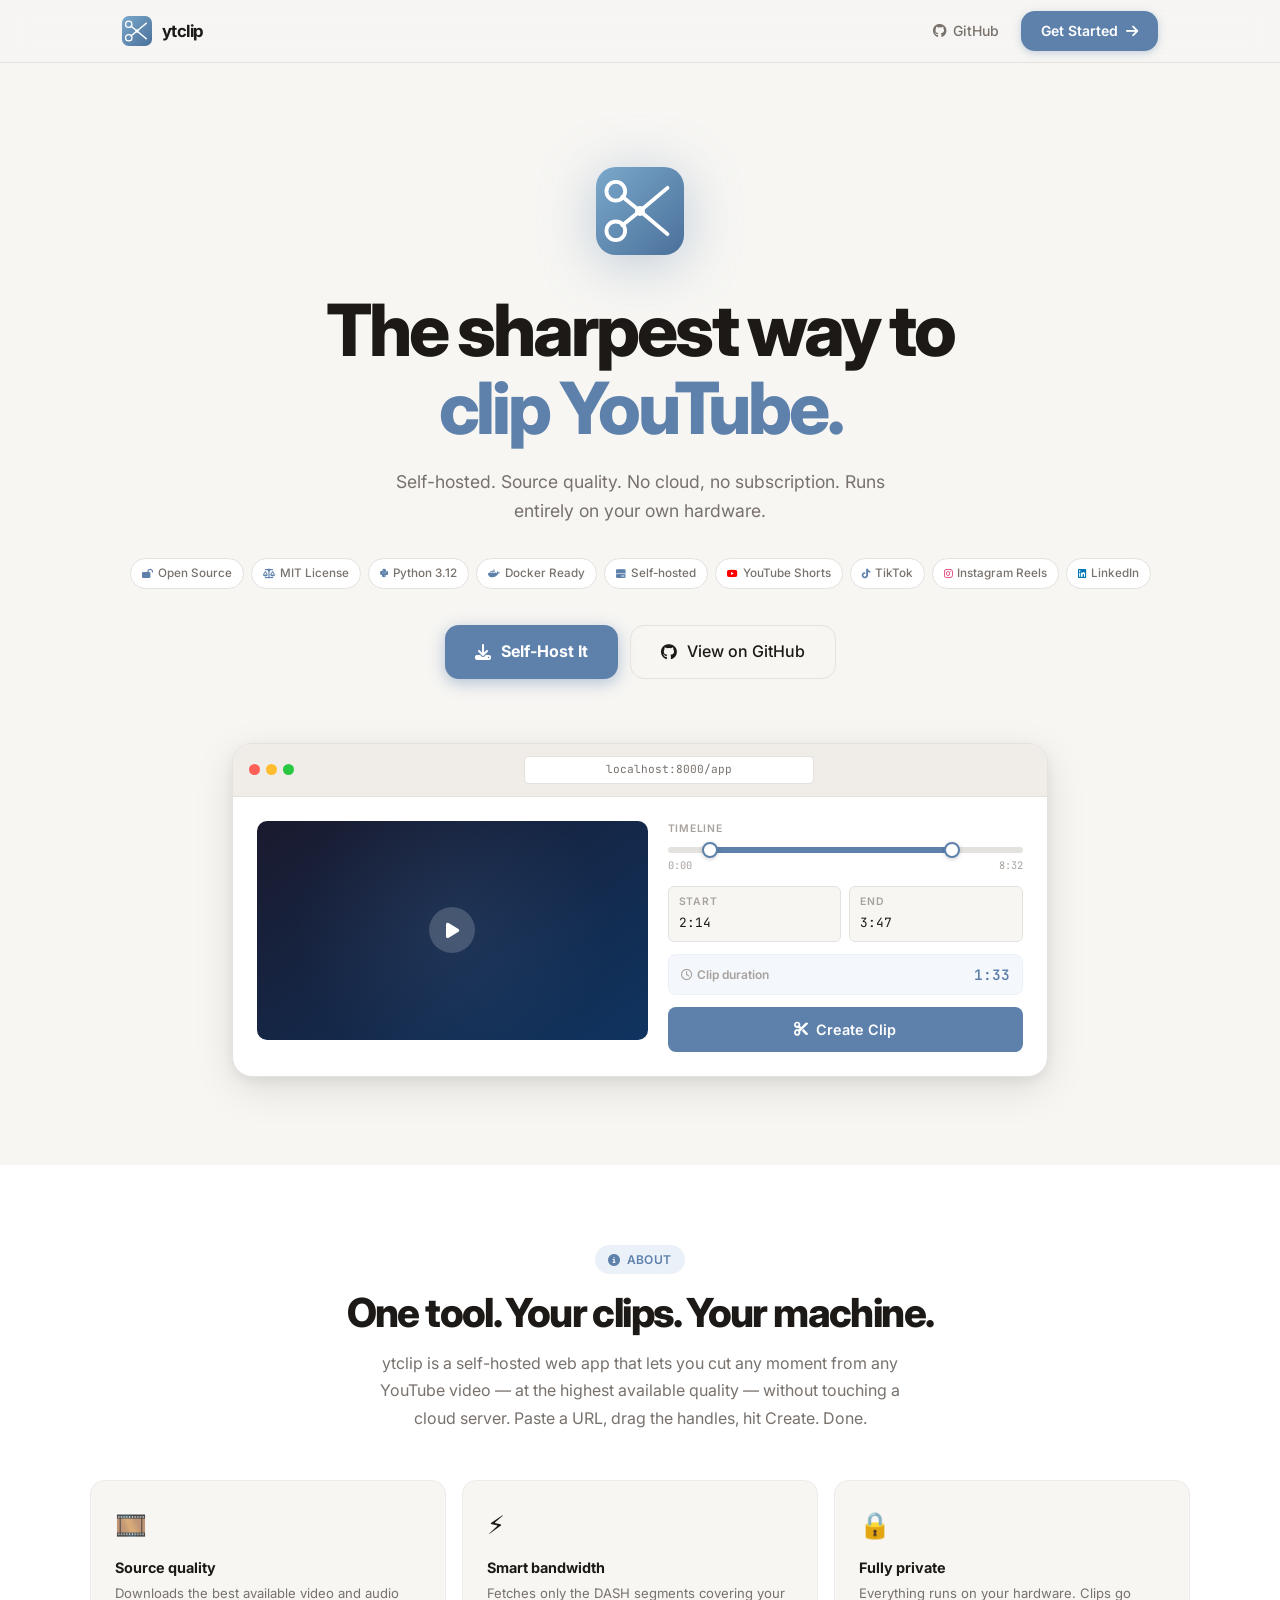
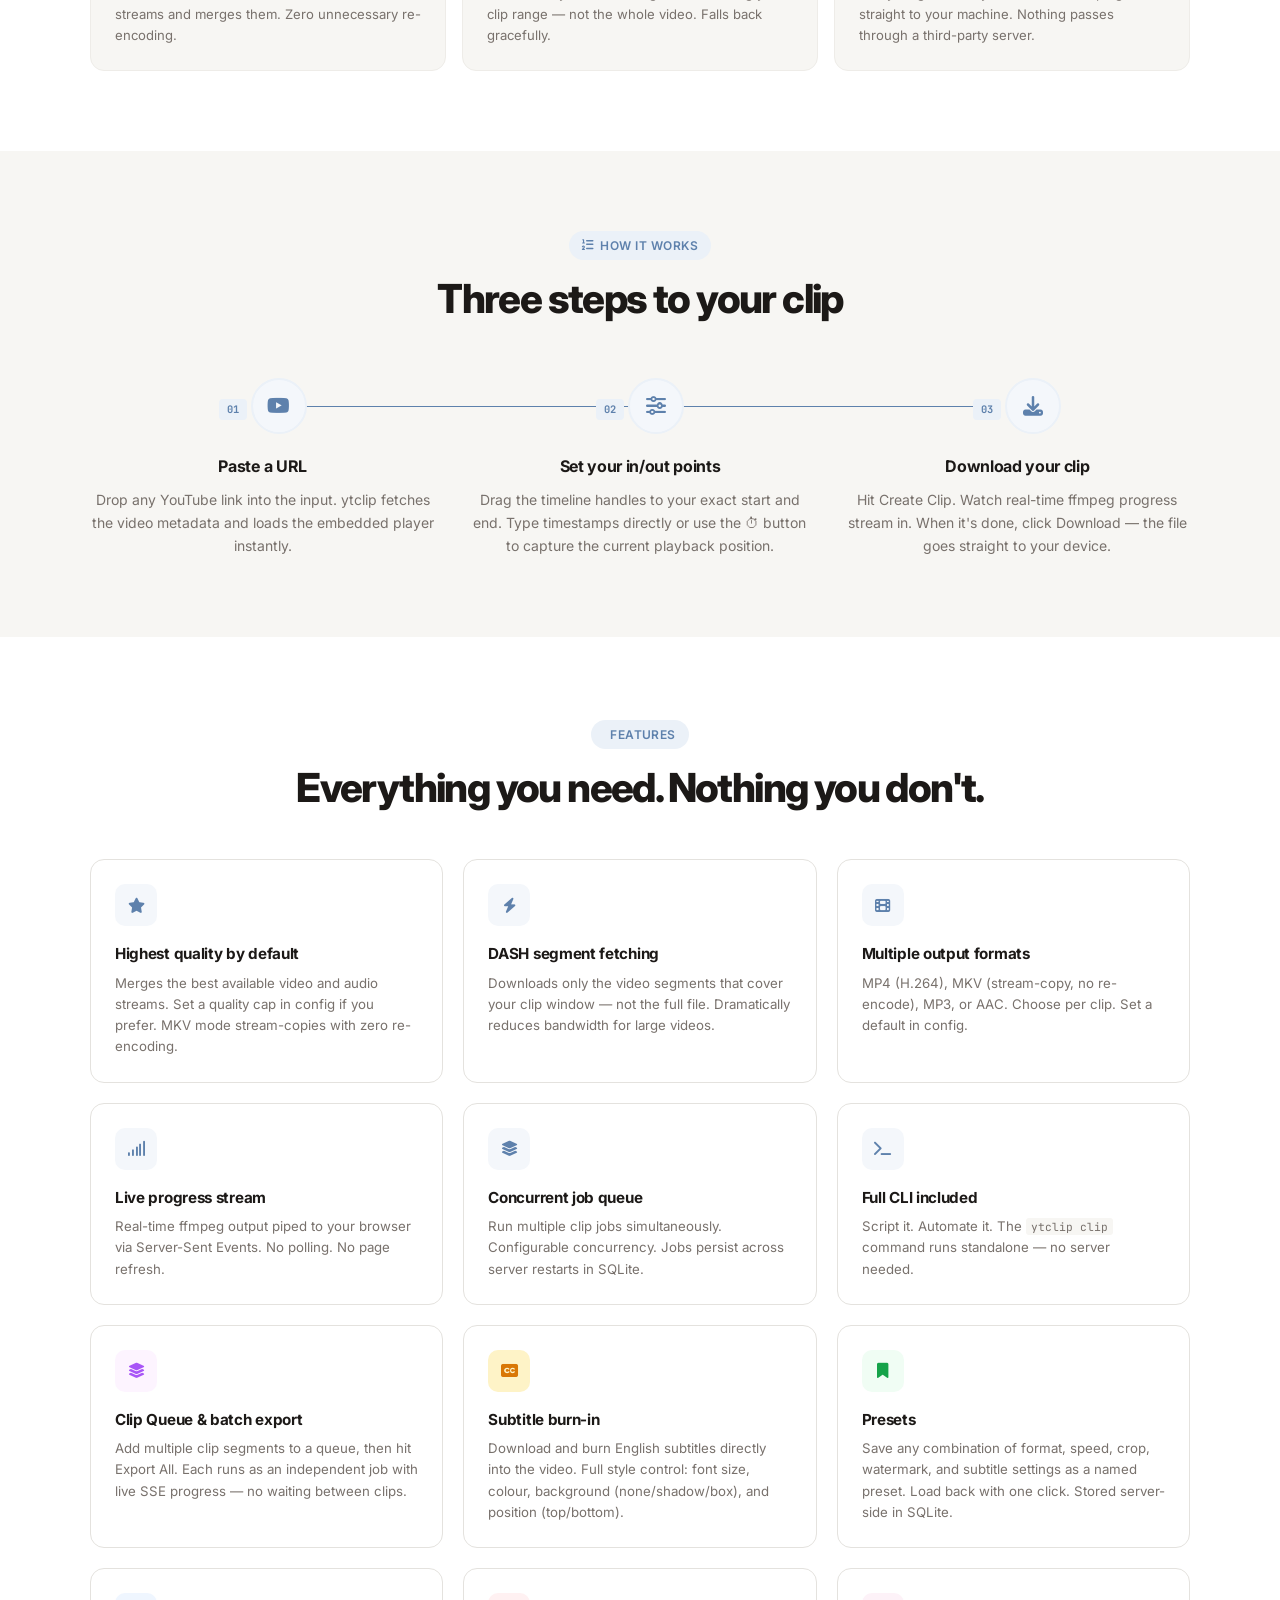
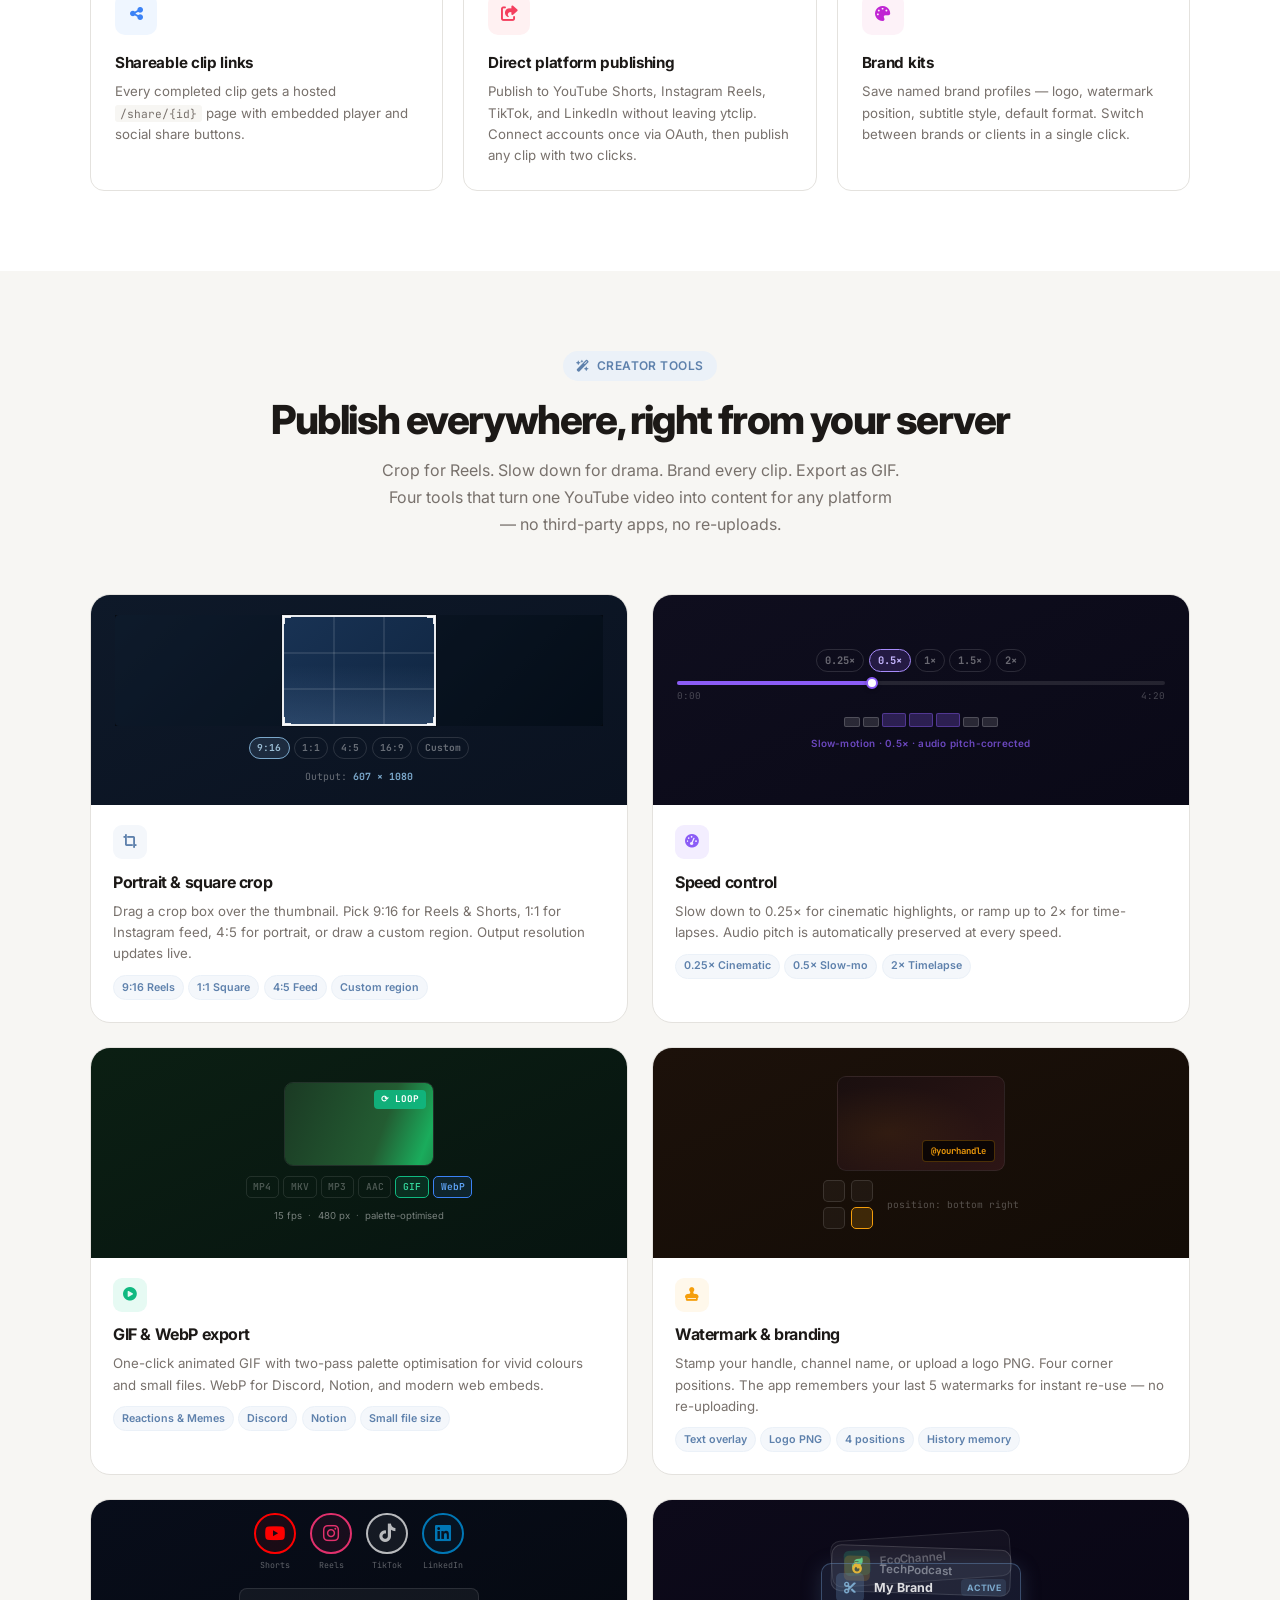
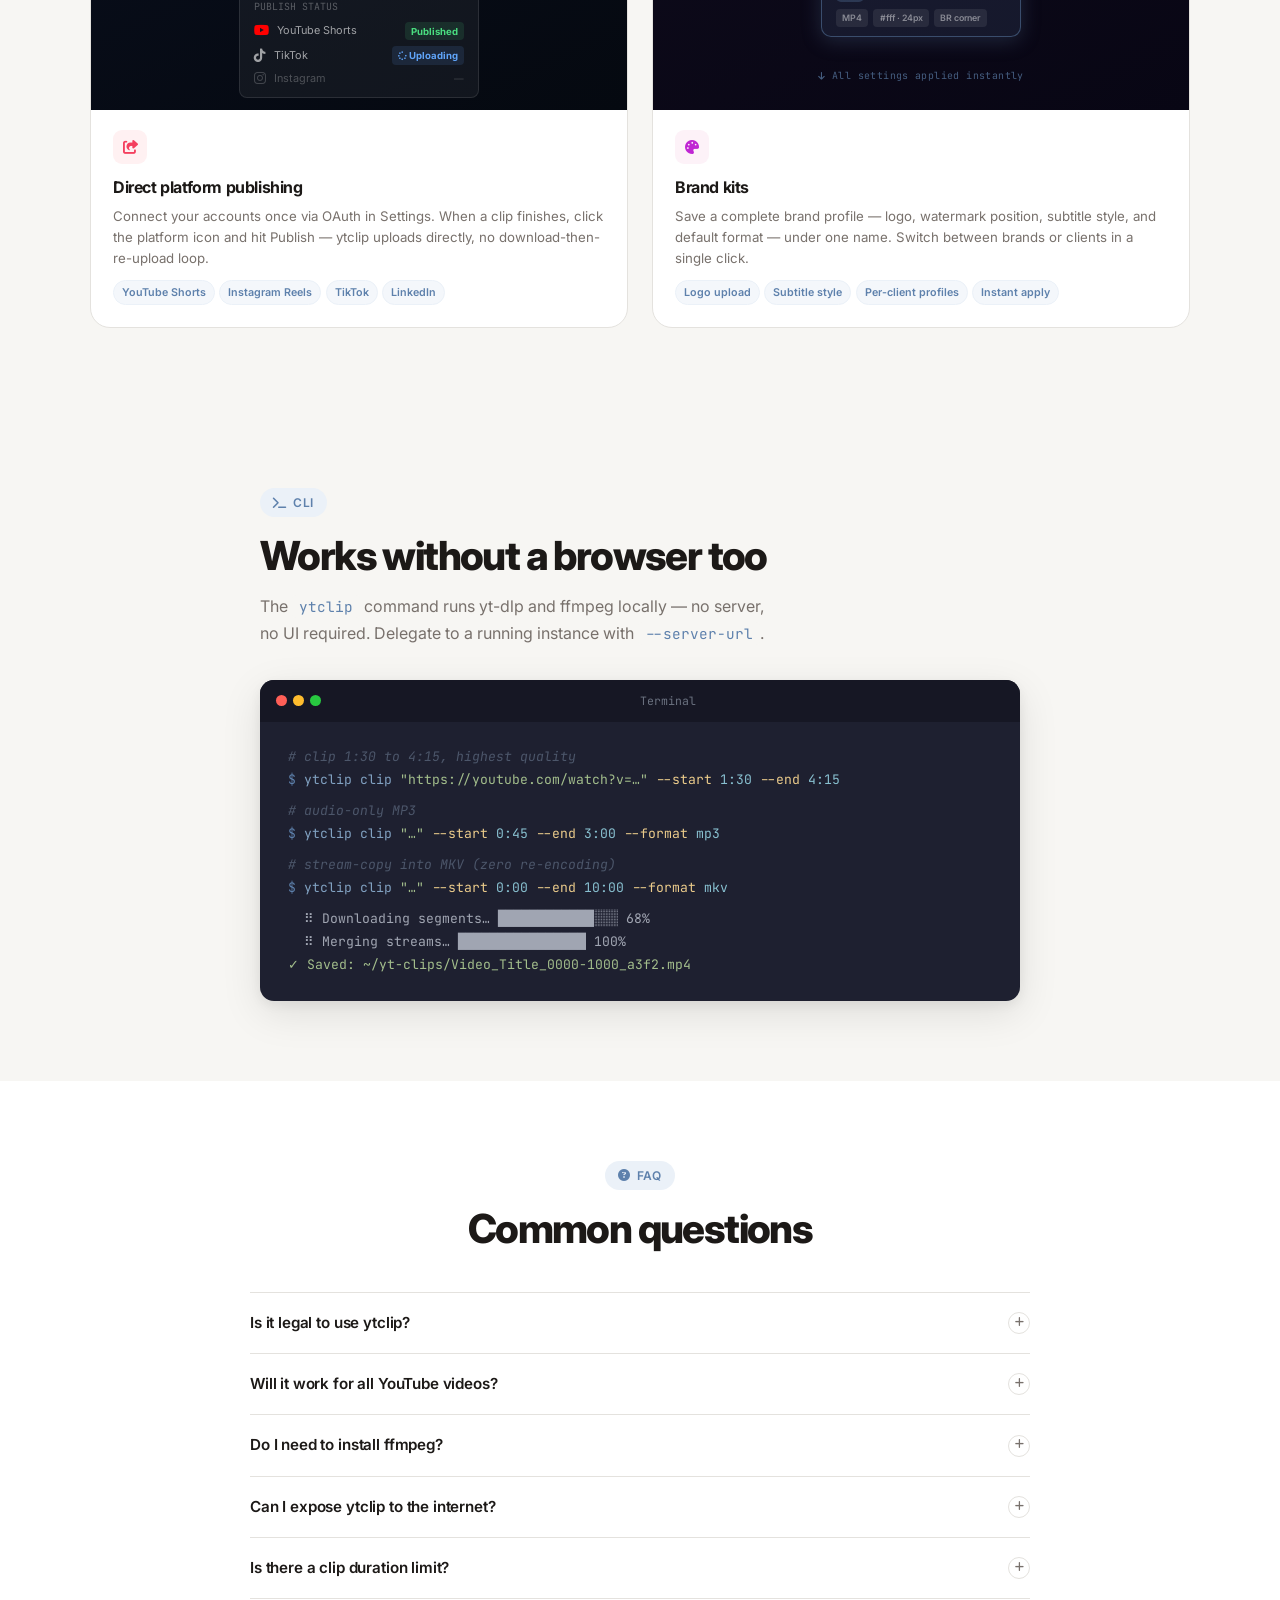
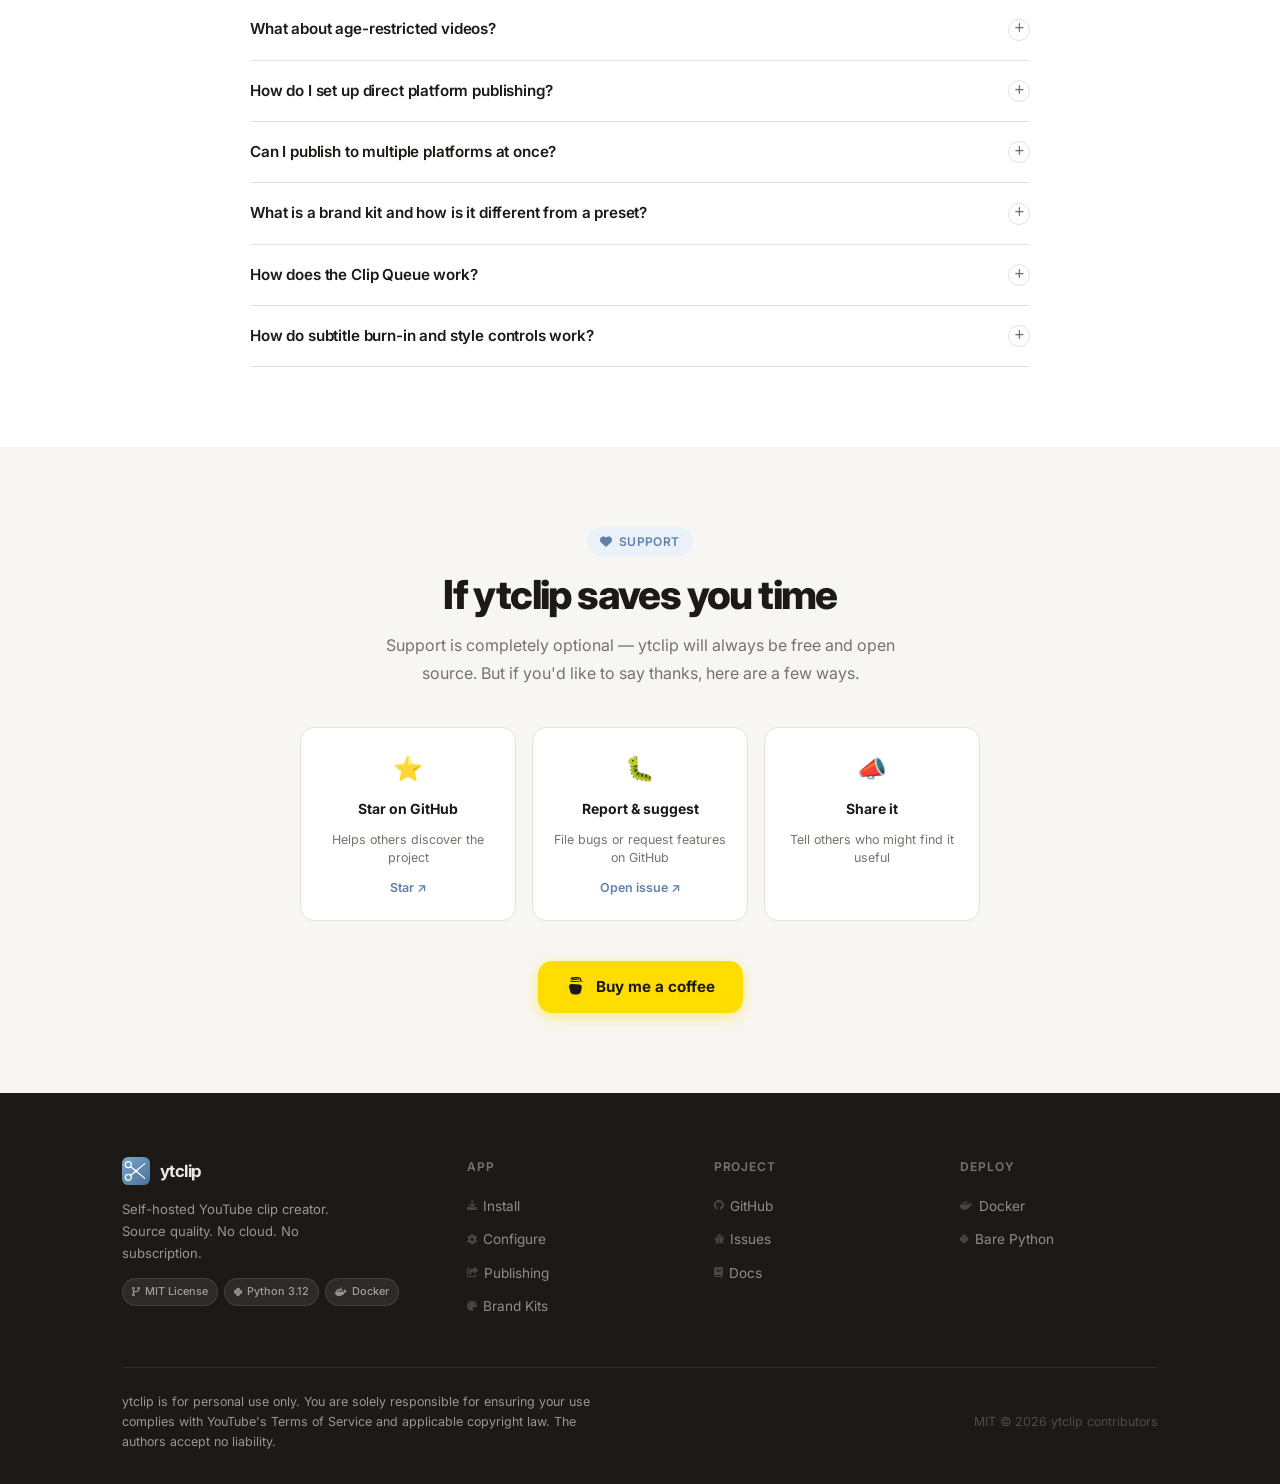
==== commit 81f65256: "added publishing routes" ====
--- a/docs/index.html
+++ b/docs/index.html
@@ -356,6 +356,10 @@
     <span class="tag"><i class="fa-brands fa-python"></i> Python 3.12</span>
     <span class="tag"><i class="fa-brands fa-docker"></i> Docker Ready</span>
     <span class="tag"><i class="fa-solid fa-hard-drive"></i> Self-hosted</span>
+    <span class="tag"><i class="fa-brands fa-youtube" style="color:#ff0000"></i> YouTube Shorts</span>
+    <span class="tag"><i class="fa-brands fa-tiktok"></i> TikTok</span>
+    <span class="tag"><i class="fa-brands fa-instagram" style="color:#e1306c"></i> Instagram Reels</span>
+    <span class="tag"><i class="fa-brands fa-linkedin" style="color:#0077b5"></i> LinkedIn</span>
   </div>
 
   <div class="hero-cta">
@@ -511,6 +515,37 @@
         <div class="feat-icon"><i class="fa-solid fa-terminal"></i></div>
         <h3>Full CLI included</h3>
         <p>Script it. Automate it. The <code style="font-family:'JetBrains Mono',monospace;font-size:.85em;background:var(--bg);padding:1px 5px;border-radius:3px">ytclip clip</code> command runs standalone — no server needed.</p>
+      </div>
+
+      <div class="feat-card reveal reveal-d1">
+        <div class="feat-icon" style="background:#fdf4ff;color:#a855f7"><i class="fa-solid fa-layer-group"></i></div>
+        <h3>Clip Queue &amp; batch export</h3>
+        <p>Add multiple clip segments to a queue, then hit Export All. Each runs as an independent job with live SSE progress — no waiting between clips.</p>
+      </div>
+      <div class="feat-card reveal reveal-d2">
+        <div class="feat-icon" style="background:#fef3c7;color:#d97706"><i class="fa-solid fa-closed-captioning"></i></div>
+        <h3>Subtitle burn-in</h3>
+        <p>Download and burn English subtitles directly into the video. Full style control: font size, colour, background (none/shadow/box), and position (top/bottom).</p>
+      </div>
+      <div class="feat-card reveal reveal-d3">
+        <div class="feat-icon" style="background:#f0fdf4;color:#16a34a"><i class="fa-solid fa-bookmark"></i></div>
+        <h3>Presets</h3>
+        <p>Save any combination of format, speed, crop, watermark, and subtitle settings as a named preset. Load back with one click. Stored server-side in SQLite.</p>
+      </div>
+      <div class="feat-card reveal reveal-d4">
+        <div class="feat-icon" style="background:#eff6ff;color:#3b82f6"><i class="fa-solid fa-share-nodes"></i></div>
+        <h3>Shareable clip links</h3>
+        <p>Every completed clip gets a hosted <code style="font-family:'JetBrains Mono',monospace;font-size:.85em;background:var(--bg);padding:1px 5px;border-radius:3px">/share/{id}</code> page with embedded player and social share buttons.</p>
+      </div>
+      <div class="feat-card reveal reveal-d5">
+        <div class="feat-icon" style="background:#fff1f2;color:#f43f5e"><i class="fa-solid fa-share-from-square"></i></div>
+        <h3>Direct platform publishing</h3>
+        <p>Publish to YouTube Shorts, Instagram Reels, TikTok, and LinkedIn without leaving ytclip. Connect accounts once via OAuth, then publish any clip with two clicks.</p>
+      </div>
+      <div class="feat-card reveal reveal-d6">
+        <div class="feat-icon" style="background:#fdf2f8;color:#c026d3"><i class="fa-solid fa-palette"></i></div>
+        <h3>Brand kits</h3>
+        <p>Save named brand profiles — logo, watermark position, subtitle style, default format. Switch between brands or clients in a single click.</p>
       </div>
     </div>
   </div>
@@ -650,8 +685,93 @@
         <div class="ct-copy">
           <div class="ct-icon" style="background:#fff8eb;color:#f59e0b"><i class="fa-solid fa-stamp"></i></div>
           <h3>Watermark &amp; branding</h3>
-          <p>Stamp your handle, channel name, or upload a logo PNG. Four corner positions. Every clip you share carries your brand — automatically.</p>
-          <div class="ct-chips"><span>Text overlay</span><span>Logo PNG</span><span>4 positions</span></div>
+          <p>Stamp your handle, channel name, or upload a logo PNG. Four corner positions. The app remembers your last 5 watermarks for instant re-use — no re-uploading.</p>
+          <div class="ct-chips"><span>Text overlay</span><span>Logo PNG</span><span>4 positions</span><span>History memory</span></div>
+        </div>
+      </div>
+
+      <!-- Platform Publishing card -->
+      <div class="ct-card reveal reveal-d1">
+        <div class="ct-demo" style="background:linear-gradient(155deg,#080d1a 0%,#050910 100%);flex-direction:column;gap:1rem">
+          <div style="display:flex;gap:.9rem;align-items:center;justify-content:center">
+            <div style="display:flex;flex-direction:column;align-items:center;gap:.3rem">
+              <div style="width:2.6rem;height:2.6rem;border-radius:50%;border:2.5px solid #ff0000;display:flex;align-items:center;justify-content:center;color:#ff0000;font-size:1.15rem;background:rgba(255,0,0,.08)"><i class="fa-brands fa-youtube"></i></div>
+              <span style="font-size:.52rem;color:rgba(255,255,255,.35);font-family:'JetBrains Mono',monospace">Shorts</span>
+            </div>
+            <div style="display:flex;flex-direction:column;align-items:center;gap:.3rem">
+              <div style="width:2.6rem;height:2.6rem;border-radius:50%;border:2.5px solid #e1306c;display:flex;align-items:center;justify-content:center;color:#e1306c;font-size:1.15rem;background:rgba(225,48,108,.08)"><i class="fa-brands fa-instagram"></i></div>
+              <span style="font-size:.52rem;color:rgba(255,255,255,.35);font-family:'JetBrains Mono',monospace">Reels</span>
+            </div>
+            <div style="display:flex;flex-direction:column;align-items:center;gap:.3rem">
+              <div style="width:2.6rem;height:2.6rem;border-radius:50%;border:2.5px solid rgba(255,255,255,.7);display:flex;align-items:center;justify-content:center;color:rgba(255,255,255,.7);font-size:1.15rem;background:rgba(255,255,255,.06)"><i class="fa-brands fa-tiktok"></i></div>
+              <span style="font-size:.52rem;color:rgba(255,255,255,.35);font-family:'JetBrains Mono',monospace">TikTok</span>
+            </div>
+            <div style="display:flex;flex-direction:column;align-items:center;gap:.3rem">
+              <div style="width:2.6rem;height:2.6rem;border-radius:50%;border:2.5px solid #0077b5;display:flex;align-items:center;justify-content:center;color:#0077b5;font-size:1.15rem;background:rgba(0,119,181,.08)"><i class="fa-brands fa-linkedin"></i></div>
+              <span style="font-size:.52rem;color:rgba(255,255,255,.35);font-family:'JetBrains Mono',monospace">LinkedIn</span>
+            </div>
+          </div>
+          <div style="width:100%;max-width:240px;background:rgba(255,255,255,.05);border:1px solid rgba(255,255,255,.1);border-radius:8px;padding:.6rem .85rem;display:flex;flex-direction:column;gap:.35rem">
+            <div style="font-size:.62rem;color:rgba(255,255,255,.3);font-family:'JetBrains Mono',monospace;margin-bottom:.1rem">PUBLISH STATUS</div>
+            <div style="display:flex;align-items:center;gap:.5rem">
+              <i class="fa-brands fa-youtube" style="color:#ff0000;font-size:.85rem"></i>
+              <span style="font-size:.68rem;color:rgba(255,255,255,.6);flex:1">YouTube Shorts</span>
+              <span style="font-size:.6rem;font-weight:700;color:#4ade80;background:rgba(74,222,128,.12);padding:.1rem .4rem;border-radius:4px">Published</span>
+            </div>
+            <div style="display:flex;align-items:center;gap:.5rem">
+              <i class="fa-brands fa-tiktok" style="color:rgba(255,255,255,.6);font-size:.85rem"></i>
+              <span style="font-size:.68rem;color:rgba(255,255,255,.6);flex:1">TikTok</span>
+              <span style="font-size:.6rem;font-weight:700;color:#60a5fa;background:rgba(96,165,250,.12);padding:.1rem .4rem;border-radius:4px"><i class="fa-solid fa-spinner fa-spin" style="font-size:.55rem"></i> Uploading</span>
+            </div>
+            <div style="display:flex;align-items:center;gap:.5rem">
+              <i class="fa-brands fa-instagram" style="color:rgba(255,255,255,.2);font-size:.85rem"></i>
+              <span style="font-size:.68rem;color:rgba(255,255,255,.25);flex:1">Instagram</span>
+              <span style="font-size:.6rem;color:rgba(255,255,255,.2)">—</span>
+            </div>
+          </div>
+        </div>
+        <div class="ct-copy">
+          <div class="ct-icon" style="background:#fff1f2;color:#f43f5e"><i class="fa-solid fa-share-from-square"></i></div>
+          <h3>Direct platform publishing</h3>
+          <p>Connect your accounts once via OAuth in Settings. When a clip finishes, click the platform icon and hit Publish — ytclip uploads directly, no download-then-re-upload loop.</p>
+          <div class="ct-chips"><span>YouTube Shorts</span><span>Instagram Reels</span><span>TikTok</span><span>LinkedIn</span></div>
+        </div>
+      </div>
+
+      <!-- Brand Kits card -->
+      <div class="ct-card reveal reveal-d2">
+        <div class="ct-demo" style="background:linear-gradient(155deg,#0d0a1a 0%,#080614 100%);flex-direction:column;gap:.7rem">
+          <div style="position:relative;width:100%;height:130px">
+            <div style="position:absolute;left:50%;top:8px;transform:translateX(-50%) rotate(-4deg);width:180px;background:rgba(255,255,255,.04);border:1px solid rgba(255,255,255,.1);border-radius:10px;padding:.6rem .75rem;display:flex;align-items:center;gap:.6rem">
+              <div style="width:1.6rem;height:1.6rem;border-radius:5px;background:rgba(16,185,129,.2);display:flex;align-items:center;justify-content:center;color:#34d399;font-size:.7rem;flex-shrink:0"><i class="fa-solid fa-leaf"></i></div>
+              <span style="font-size:.72rem;color:rgba(255,255,255,.3);font-weight:600">EcoChannel</span>
+            </div>
+            <div style="position:absolute;left:50%;top:20px;transform:translateX(-50%) rotate(2deg);width:180px;background:rgba(255,255,255,.06);border:1px solid rgba(255,255,255,.14);border-radius:10px;padding:.6rem .75rem;display:flex;align-items:center;gap:.6rem">
+              <div style="width:1.6rem;height:1.6rem;border-radius:5px;background:rgba(245,158,11,.2);display:flex;align-items:center;justify-content:center;color:#fbbf24;font-size:.7rem;flex-shrink:0"><i class="fa-solid fa-fire"></i></div>
+              <span style="font-size:.72rem;color:rgba(255,255,255,.45);font-weight:600">TechPodcast</span>
+            </div>
+            <div style="position:absolute;left:50%;top:36px;transform:translateX(-50%);width:200px;background:rgba(94,129,172,.15);border:1.5px solid rgba(94,129,172,.5);border-radius:10px;padding:.6rem .85rem;display:flex;flex-direction:column;gap:.45rem;box-shadow:0 4px 20px rgba(94,129,172,.25)">
+              <div style="display:flex;align-items:center;gap:.6rem">
+                <div style="width:1.8rem;height:1.8rem;border-radius:5px;background:rgba(94,129,172,.3);display:flex;align-items:center;justify-content:center;color:#7ba8cb;font-size:.75rem;flex-shrink:0"><i class="fa-solid fa-scissors"></i></div>
+                <span style="font-size:.78rem;color:rgba(255,255,255,.85);font-weight:700">My Brand</span>
+                <span style="margin-left:auto;font-size:.55rem;font-weight:700;color:#7ba8cb;background:rgba(94,129,172,.2);padding:.1rem .35rem;border-radius:4px">ACTIVE</span>
+              </div>
+              <div style="display:flex;gap:.3rem;flex-wrap:wrap">
+                <span style="font-size:.55rem;font-weight:600;padding:.1rem .4rem;border-radius:4px;background:rgba(255,255,255,.08);color:rgba(255,255,255,.45)">MP4</span>
+                <span style="font-size:.55rem;font-weight:600;padding:.1rem .4rem;border-radius:4px;background:rgba(255,255,255,.08);color:rgba(255,255,255,.45)">#fff · 24px</span>
+                <span style="font-size:.55rem;font-weight:600;padding:.1rem .4rem;border-radius:4px;background:rgba(255,255,255,.08);color:rgba(255,255,255,.45)">BR corner</span>
+              </div>
+            </div>
+          </div>
+          <div style="font-size:.62rem;color:rgba(94,129,172,.7);font-family:'JetBrains Mono',monospace;text-align:center;letter-spacing:.04em">
+            <i class="fa-solid fa-arrow-down" style="font-size:.55rem"></i> All settings applied instantly
+          </div>
+        </div>
+        <div class="ct-copy">
+          <div class="ct-icon" style="background:#fdf2f8;color:#c026d3"><i class="fa-solid fa-palette"></i></div>
+          <h3>Brand kits</h3>
+          <p>Save a complete brand profile — logo, watermark position, subtitle style, and default format — under one name. Switch between brands or clients in a single click.</p>
+          <div class="ct-chips"><span>Logo upload</span><span>Subtitle style</span><span>Per-client profiles</span><span>Instant apply</span></div>
         </div>
       </div>
 
@@ -778,6 +898,56 @@
         </summary>
         <div class="faq-body">
           <p>Export your YouTube cookies from your browser (using an extension like "Get cookies.txt LOCALLY") and point ytclip to the file via <code>cookies_file</code> in your config. This lets yt-dlp authenticate as your account and access restricted content you have permission to view.</p>
+        </div>
+      </details>
+
+      <details class="faq-item">
+        <summary>
+          How do I set up direct platform publishing?
+          <span class="faq-icon"><i class="fa-solid fa-plus"></i></span>
+        </summary>
+        <div class="faq-body">
+          <p>Each platform requires a free developer app. Create an app on the platform's developer portal, add <code>{your-ytclip-url}/publish/callback/{platform}</code> as an OAuth redirect URI, then copy the client ID and secret into <code>config.toml</code> under <code>[platforms.youtube]</code>, <code>[platforms.instagram]</code>, etc. Also set <code>public_url</code> to your ytclip address. Restart ytclip, go to <strong>Settings → Platform Connections</strong>, and click Connect. Full step-by-step setup is in the <a href="https://github.com/ZeeshanJan/ytclip#platform-publishing" target="_blank" rel="noopener" style="color:var(--primary);font-weight:600">README</a>.</p>
+        </div>
+      </details>
+
+      <details class="faq-item">
+        <summary>
+          Can I publish to multiple platforms at once?
+          <span class="faq-icon"><i class="fa-solid fa-plus"></i></span>
+        </summary>
+        <div class="faq-body">
+          <p>Not in a single action, but you can click each platform's publish button in quick succession. Each upload runs as a background task independently. The status (uploading → published / failed) updates live on the job card for each platform separately.</p>
+        </div>
+      </details>
+
+      <details class="faq-item">
+        <summary>
+          What is a brand kit and how is it different from a preset?
+          <span class="faq-icon"><i class="fa-solid fa-plus"></i></span>
+        </summary>
+        <div class="faq-body">
+          <p>A <strong>preset</strong> saves a full form state — start/end times, speed, crop, and all other per-clip settings. A <strong>brand kit</strong> is identity-focused: logo, watermark position, subtitle style, and default format as a reusable profile. Apply a brand kit to stamp consistent branding on every clip, then adjust clip-specific settings on top. Manage brand kits at <strong>Settings → Brand Kits</strong>.</p>
+        </div>
+      </details>
+
+      <details class="faq-item">
+        <summary>
+          How does the Clip Queue work?
+          <span class="faq-icon"><i class="fa-solid fa-plus"></i></span>
+        </summary>
+        <div class="faq-body">
+          <p>Instead of clicking Create Clip immediately, click <strong>Add to Queue</strong>. The current form state is captured and added to the queue panel. Repeat for as many segments as you like. Click <strong>Export All</strong> to fire every queued item as an independent job with its own real-time progress card. You can continue adding more clips while previous ones are processing.</p>
+        </div>
+      </details>
+
+      <details class="faq-item">
+        <summary>
+          How do subtitle burn-in and style controls work?
+          <span class="faq-icon"><i class="fa-solid fa-plus"></i></span>
+        </summary>
+        <div class="faq-body">
+          <p>When subtitles are enabled, ytclip downloads the English subtitle file via yt-dlp and passes it through ffmpeg's <code>subtitles</code> filter, which renders the text permanently into the video. You control font size (16–36px), colour, background style (none / shadow / box), and vertical position (top or bottom). The burn-in is permanent — intentional for social clips where captions are expected without user interaction.</p>
         </div>
       </details>
 
@@ -875,6 +1045,8 @@
         <ul>
           <li><a href="https://github.com/ZeeshanJan/ytclip#quick-start"><i class="fa-solid fa-download fa-xs" style="margin-right:6px;opacity:.4"></i>Install</a></li>
           <li><a href="https://github.com/ZeeshanJan/ytclip#configuration"><i class="fa-solid fa-gear fa-xs" style="margin-right:6px;opacity:.4"></i>Configure</a></li>
+          <li><a href="https://github.com/ZeeshanJan/ytclip#platform-publishing"><i class="fa-solid fa-share-from-square fa-xs" style="margin-right:6px;opacity:.4"></i>Publishing</a></li>
+          <li><a href="https://github.com/ZeeshanJan/ytclip#brand-kits"><i class="fa-solid fa-palette fa-xs" style="margin-right:6px;opacity:.4"></i>Brand Kits</a></li>
         </ul>
       </div>
 
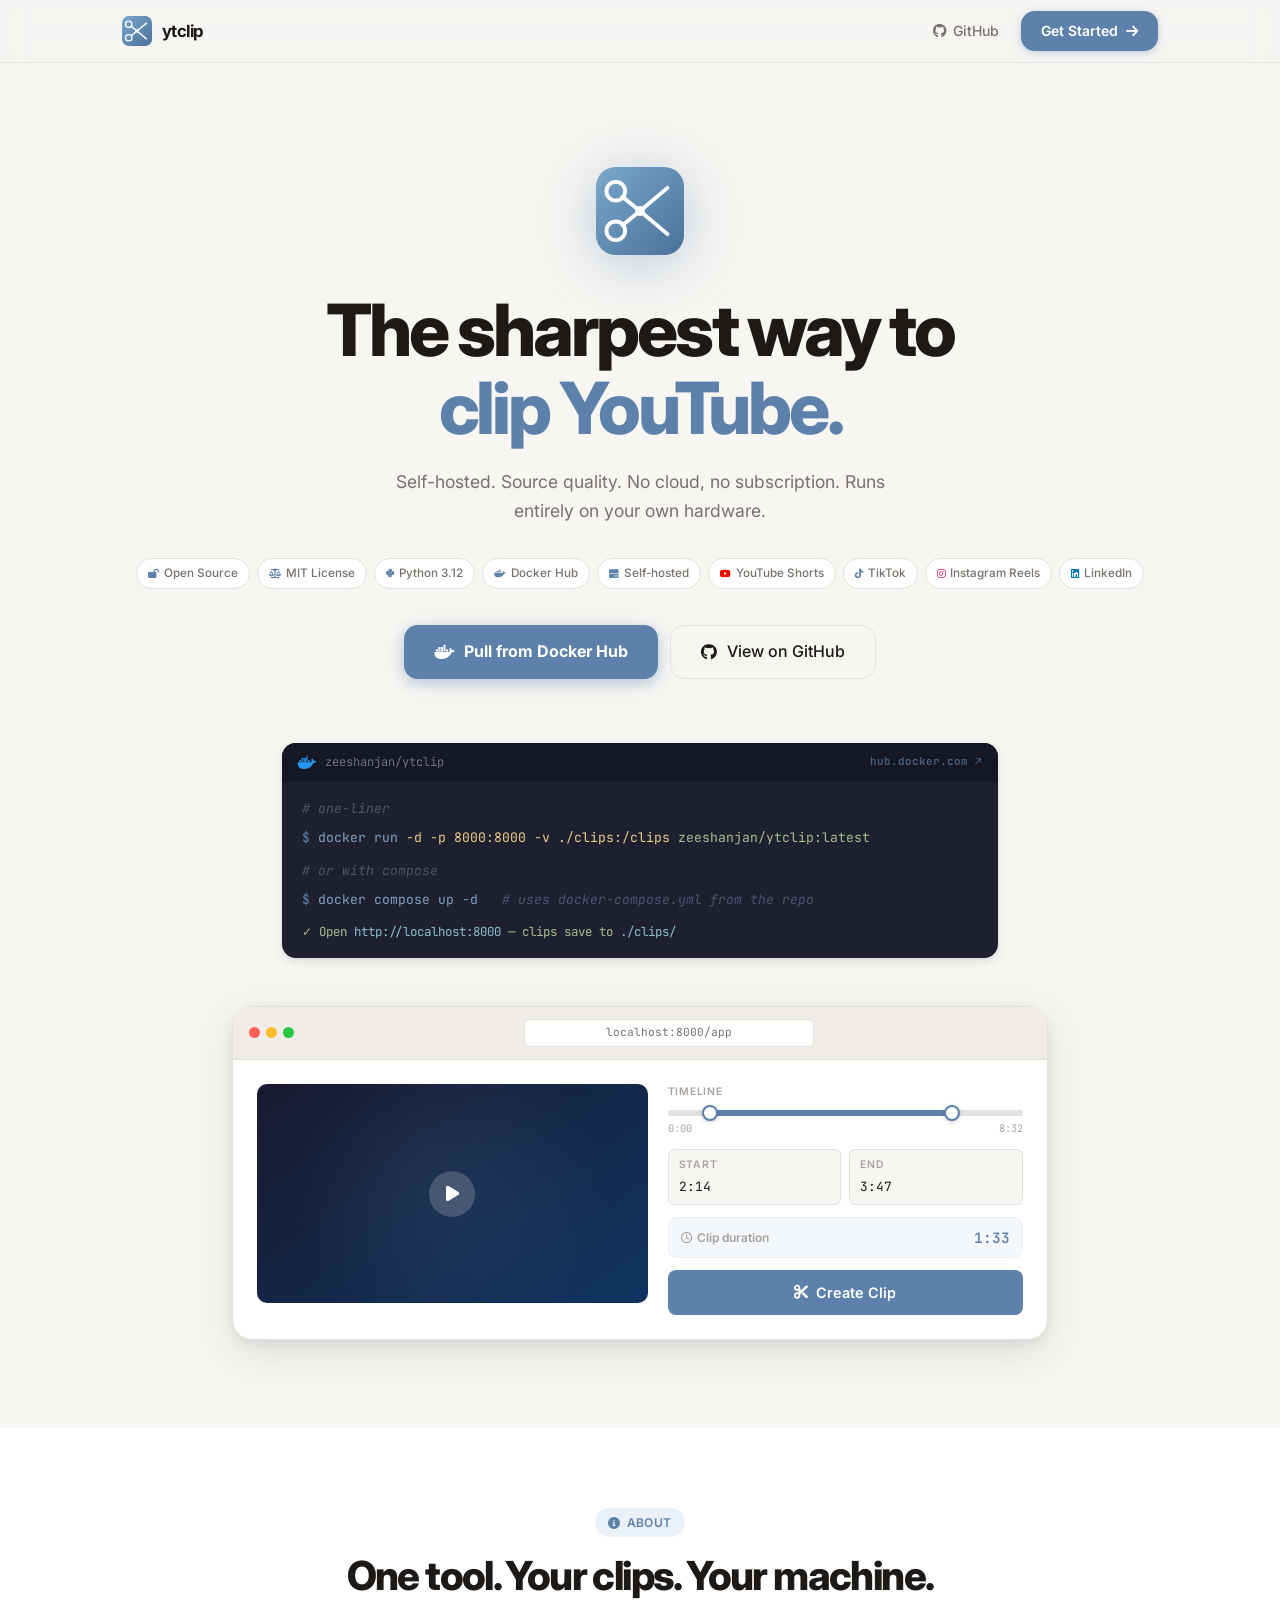
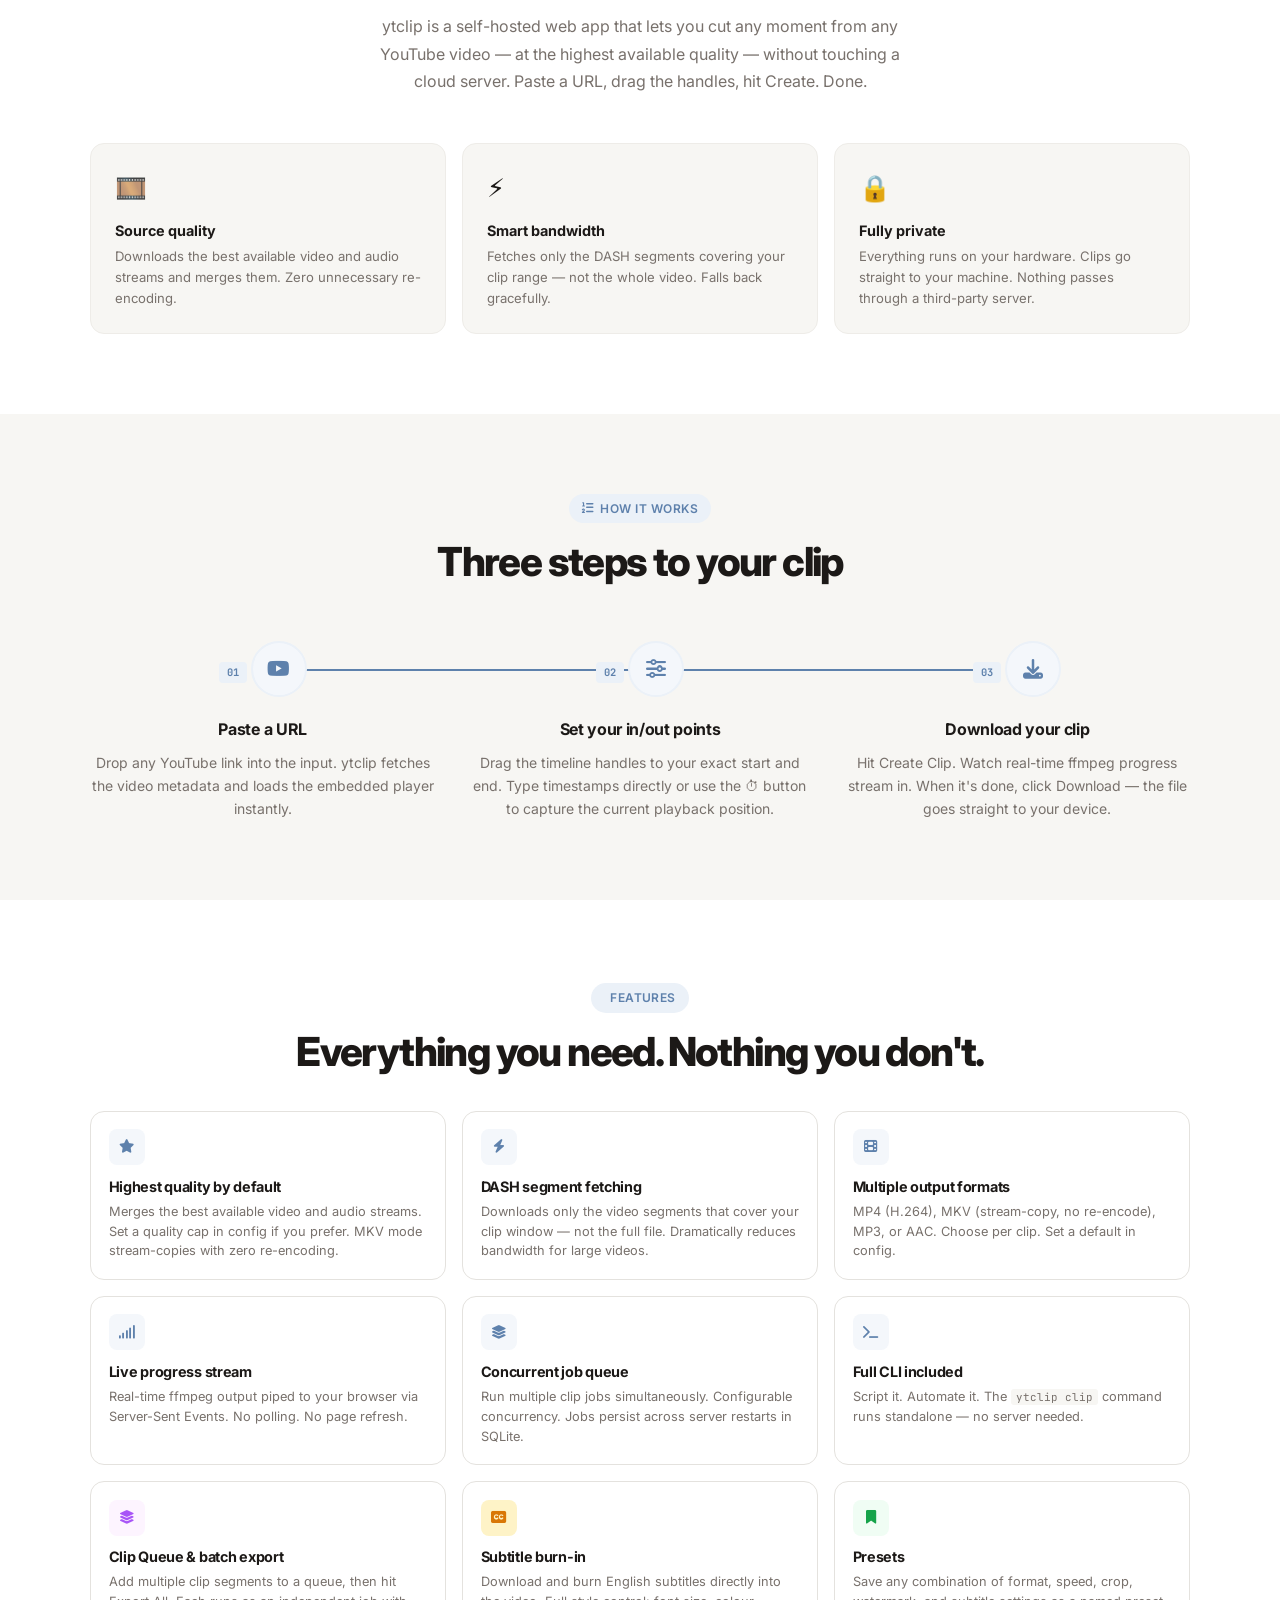
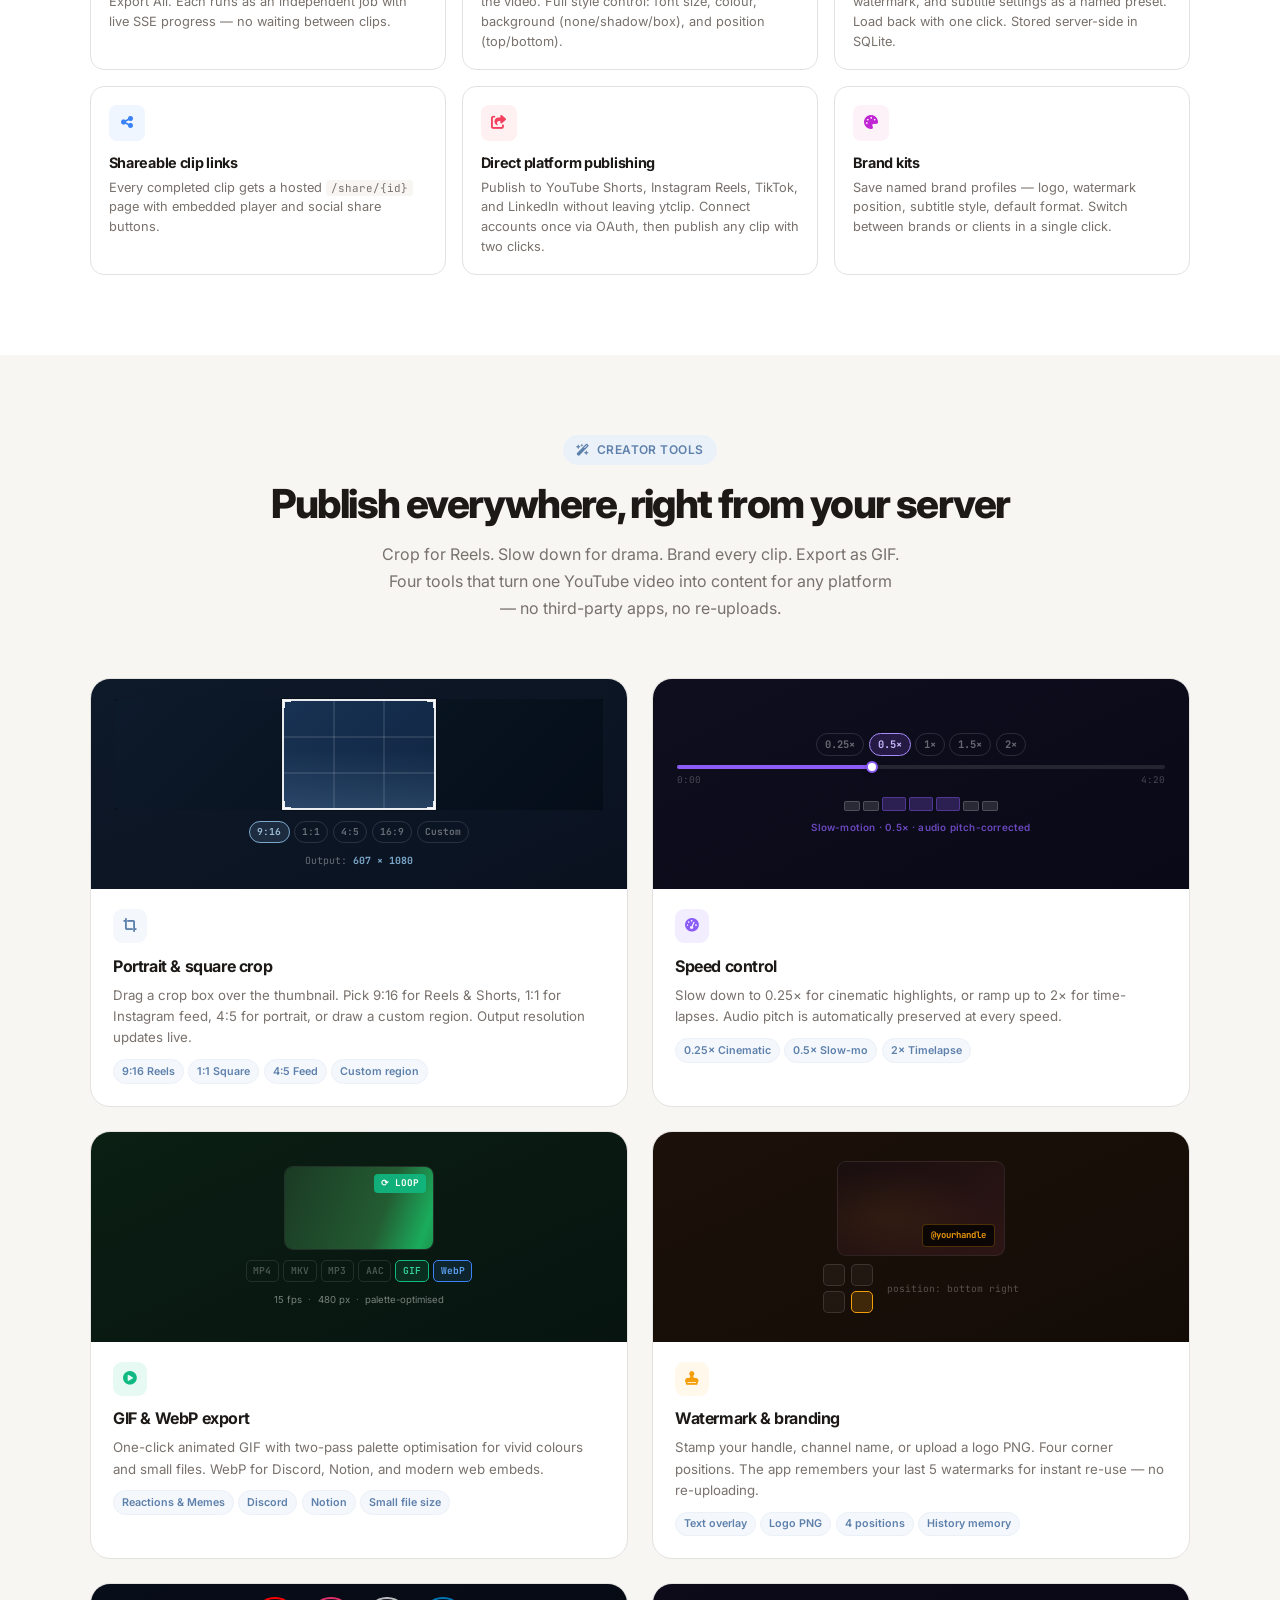
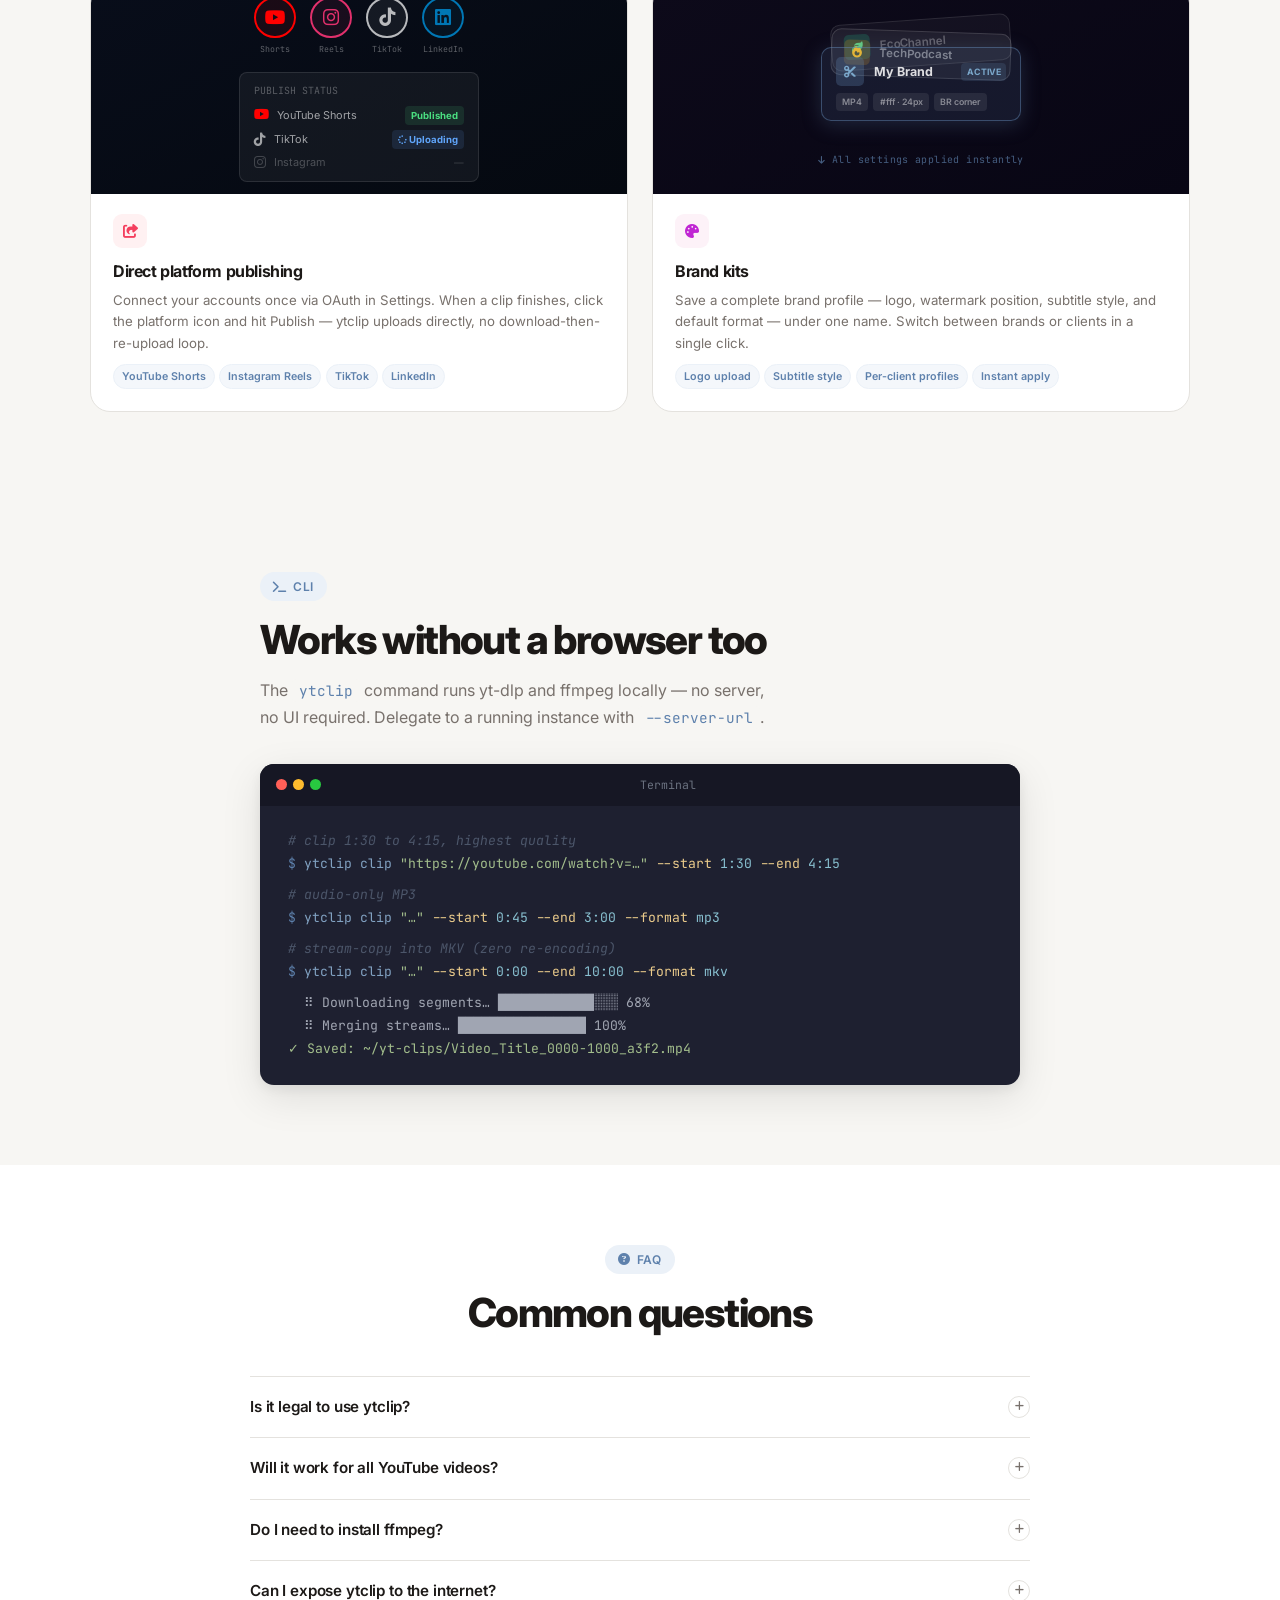
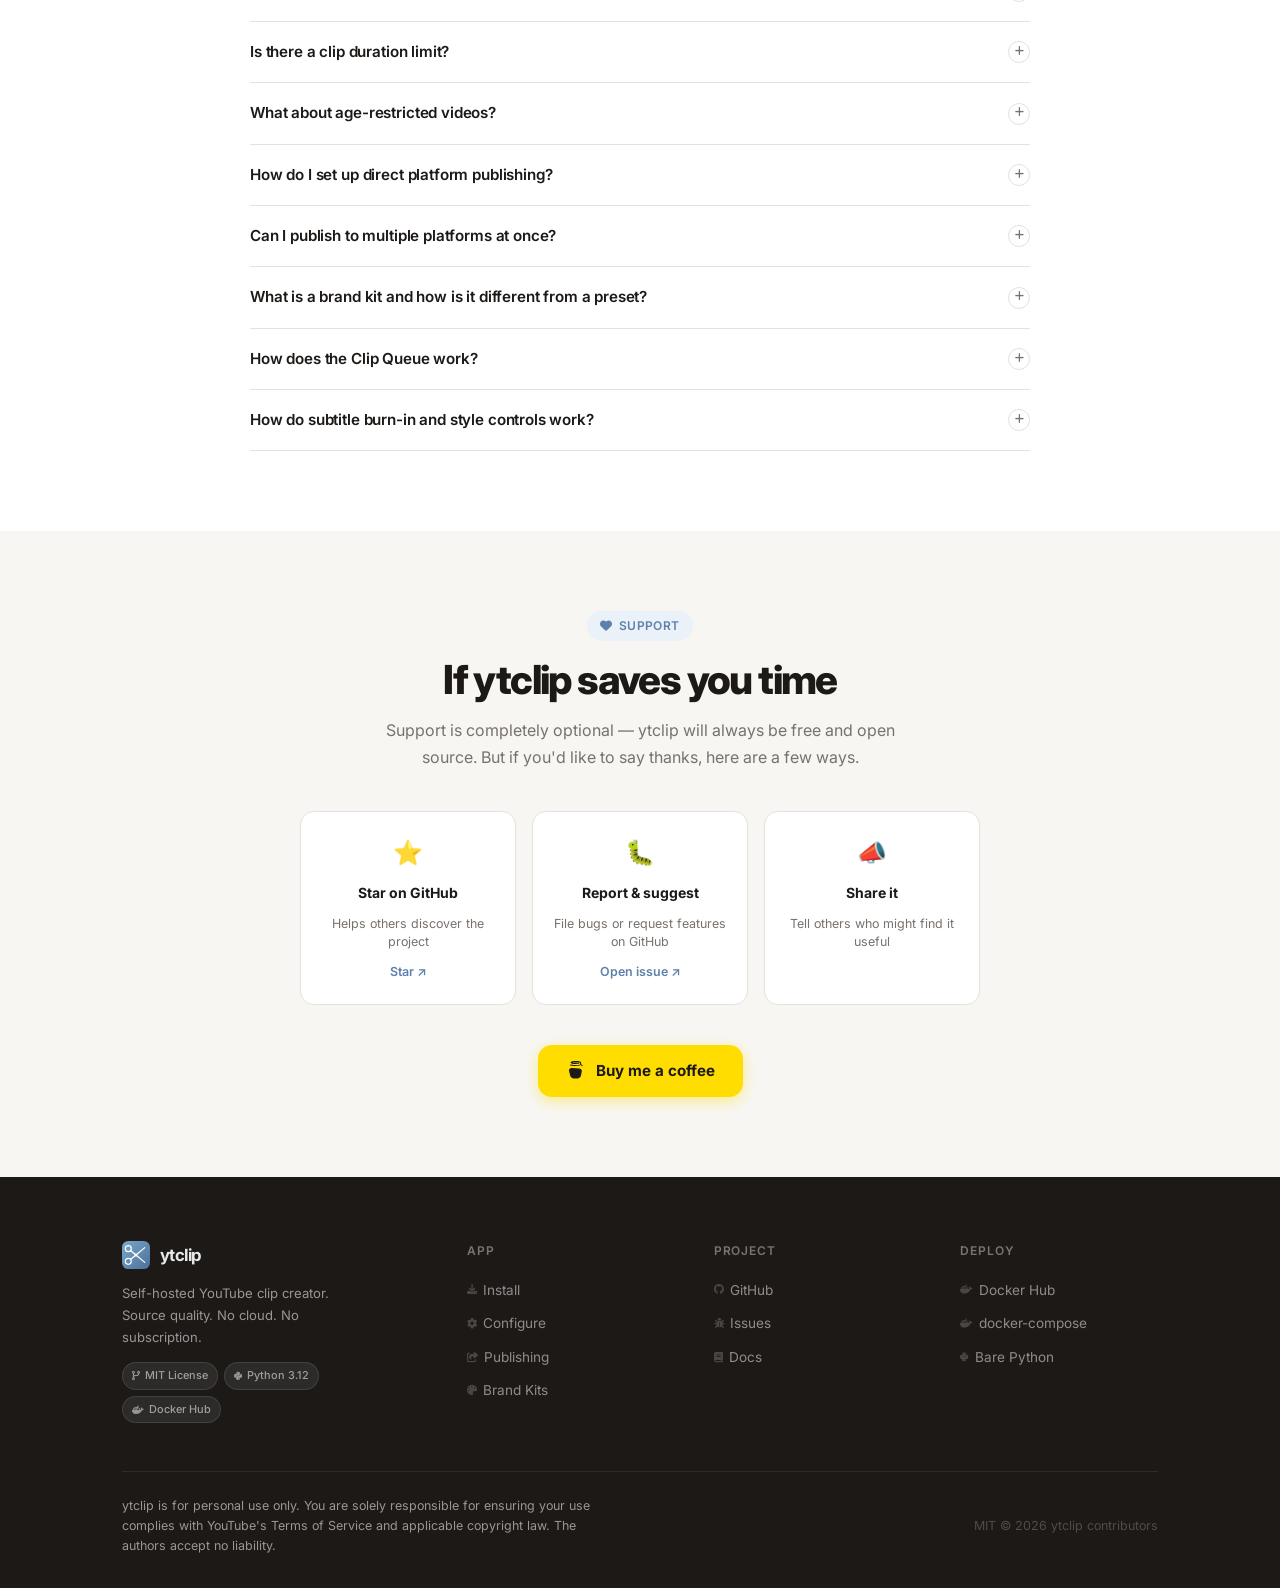
==== commit 621b58bf: "added dockerhub info" ====
--- a/docs/index.html
+++ b/docs/index.html
@@ -136,13 +136,13 @@
     .step-badge{display:inline-block;padding:2px 8px;background:var(--primary-bg);color:var(--primary);border-radius:4px;font-size:.65rem;font-weight:700;font-family:'JetBrains Mono',monospace;margin-bottom:.5rem}
 
     /* ── FEATURES ─────────────────────────────────────── */
-    .features-grid{display:grid;grid-template-columns:repeat(3,1fr);gap:1.25rem;margin-top:3rem}
-    .feat-card{background:var(--surface);border:1px solid var(--border);border-radius:var(--radius-m);padding:1.5rem;transition:box-shadow .2s,border-color .2s,transform .2s}
+    .features-grid{display:grid;grid-template-columns:repeat(3,1fr);gap:1rem;margin-top:2.25rem}
+    .feat-card{background:var(--surface);border:1px solid var(--border);border-radius:var(--radius-m);padding:1.1rem;transition:box-shadow .2s,border-color .2s,transform .2s}
     .feat-card:hover{box-shadow:var(--shadow-m);border-color:var(--primary-bg);transform:translateY(-2px)}
-    .feat-icon{width:42px;height:42px;border-radius:10px;background:var(--primary-xl);display:flex;align-items:center;justify-content:center;margin-bottom:1rem;font-size:.95rem;color:var(--primary)}
-    .feat-card h3{font-size:.95rem;font-weight:700;letter-spacing:-.02em;margin-bottom:.375rem}
-    .feat-card p{font-size:.83rem;color:var(--muted);line-height:1.6}
-    .feat-card--wide{grid-column:1/-1;display:flex;align-items:flex-start;gap:1.5rem}
+    .feat-icon{width:36px;height:36px;border-radius:8px;background:var(--primary-xl);display:flex;align-items:center;justify-content:center;margin-bottom:.6rem;font-size:.85rem;color:var(--primary)}
+    .feat-card h3{font-size:.9rem;font-weight:700;letter-spacing:-.02em;margin-bottom:.25rem}
+    .feat-card p{font-size:.8rem;color:var(--muted);line-height:1.55}
+    .feat-card--wide{grid-column:1/-1;display:flex;align-items:flex-start;gap:1.25rem}
     .feat-card--wide .feat-icon{flex-shrink:0;margin-bottom:0}
 
     /* ── CLI ──────────────────────────────────────────── */
@@ -315,7 +315,7 @@
       <a href="https://github.com/ZeeshanJan/ytclip" target="_blank" rel="noopener" class="btn-ghost-sm">
         <i class="fa-brands fa-github"></i> GitHub
       </a>
-      <a href="https://github.com/ZeeshanJan/ytclip#quick-start" class="btn-pill">
+      <a href="https://hub.docker.com/r/zeeshanjan/ytclip" target="_blank" rel="noopener" class="btn-pill">
         Get Started <i class="fa-solid fa-arrow-right"></i>
       </a>
     </div>
@@ -354,7 +354,7 @@
     <span class="tag"><i class="fa-solid fa-lock-open"></i> Open Source</span>
     <span class="tag"><i class="fa-solid fa-scale-balanced"></i> MIT License</span>
     <span class="tag"><i class="fa-brands fa-python"></i> Python 3.12</span>
-    <span class="tag"><i class="fa-brands fa-docker"></i> Docker Ready</span>
+    <span class="tag"><i class="fa-brands fa-docker"></i> <a href="https://hub.docker.com/r/zeeshanjan/ytclip" target="_blank" rel="noopener" style="color:inherit">Docker Hub</a></span>
     <span class="tag"><i class="fa-solid fa-hard-drive"></i> Self-hosted</span>
     <span class="tag"><i class="fa-brands fa-youtube" style="color:#ff0000"></i> YouTube Shorts</span>
     <span class="tag"><i class="fa-brands fa-tiktok"></i> TikTok</span>
@@ -363,14 +363,52 @@
   </div>
 
   <div class="hero-cta">
-    <a href="https://github.com/ZeeshanJan/ytclip#quick-start" class="btn-hero">
-      <i class="fa-solid fa-download"></i> Self-Host It
+    <a href="https://hub.docker.com/r/zeeshanjan/ytclip" target="_blank" rel="noopener" class="btn-hero">
+      <i class="fa-brands fa-docker"></i> Pull from Docker Hub
     </a>
     <a href="https://github.com/ZeeshanJan/ytclip" target="_blank" rel="noopener" class="btn-hero-ghost">
       <i class="fa-brands fa-github"></i> View on GitHub
     </a>
   </div>
 </section>
+
+<!-- ── DOCKER INSTALL STRIP ──────────────────────────────────────────── -->
+<div style="max-width:780px;margin:0 auto;padding:0 2rem 3rem">
+  <div style="background:#1e2030;border-radius:var(--radius-m);overflow:hidden;box-shadow:var(--shadow-m)">
+    <div style="padding:10px 16px;background:#161724;display:flex;align-items:center;justify-content:space-between;gap:1rem">
+      <div style="display:flex;align-items:center;gap:8px;font-size:.75rem;color:#6b7280;font-family:'JetBrains Mono',monospace">
+        <i class="fa-brands fa-docker" style="color:#2496ed;font-size:.95rem"></i>
+        zeeshanjan/ytclip
+      </div>
+      <a href="https://hub.docker.com/r/zeeshanjan/ytclip" target="_blank" rel="noopener"
+         style="font-size:.68rem;font-weight:600;color:#5e81ac;font-family:'JetBrains Mono',monospace;opacity:.7;transition:opacity .15s"
+         onmouseover="this.style.opacity=1" onmouseout="this.style.opacity=.7">
+        hub.docker.com ↗
+      </a>
+    </div>
+    <div style="padding:1rem 1.25rem;font-family:'JetBrains Mono',monospace;font-size:.82rem;display:flex;flex-direction:column;gap:.5rem">
+      <div style="display:flex;gap:.5rem;align-items:center">
+        <span style="color:#4c566a;font-style:italic;user-select:none"># one-liner</span>
+      </div>
+      <div style="display:flex;gap:.5rem;flex-wrap:wrap">
+        <span style="color:#5e81ac;user-select:none">$</span>
+        <span style="color:#81a1c1">docker run</span>
+        <span style="color:#ebcb8b">-d -p 8000:8000</span>
+        <span style="color:#ebcb8b">-v ./clips:/clips</span>
+        <span style="color:#a3be8c">zeeshanjan/ytclip:latest</span>
+      </div>
+      <div style="margin-top:.25rem;display:flex;gap:.5rem;align-items:center">
+        <span style="color:#4c566a;font-style:italic;user-select:none"># or with compose</span>
+      </div>
+      <div style="display:flex;gap:.5rem;flex-wrap:wrap">
+        <span style="color:#5e81ac;user-select:none">$</span>
+        <span style="color:#81a1c1">docker compose up -d</span>
+        <span style="color:#4c566a;font-style:italic">&nbsp; # uses docker-compose.yml from the repo</span>
+      </div>
+      <div style="margin-top:.25rem;color:#a3be8c;font-size:.78rem">✓ Open <span style="color:#88c0d0">http://localhost:8000</span> — clips save to <span style="color:#88c0d0">./clips/</span></div>
+    </div>
+  </div>
+</div>
 
 <!-- ── APP PREVIEW ────────────────────────────────────────────────────── -->
 <div class="preview-section reveal">
@@ -1036,7 +1074,7 @@
         <div class="footer-badges">
           <span class="footer-badge"><i class="fa-solid fa-code-branch"></i> MIT License</span>
           <span class="footer-badge"><i class="fa-brands fa-python"></i> Python 3.12</span>
-          <span class="footer-badge"><i class="fa-brands fa-docker"></i> Docker</span>
+          <a href="https://hub.docker.com/r/zeeshanjan/ytclip" target="_blank" rel="noopener" class="footer-badge" style="color:inherit"><i class="fa-brands fa-docker"></i> Docker Hub</a>
         </div>
       </div>
 
@@ -1062,7 +1100,8 @@
       <div class="footer-col">
         <h4>Deploy</h4>
         <ul>
-          <li><a href="https://github.com/ZeeshanJan/ytclip#quick-start" target="_blank" rel="noopener"><i class="fa-brands fa-docker fa-xs" style="margin-right:6px;opacity:.4"></i>Docker</a></li>
+          <li><a href="https://hub.docker.com/r/zeeshanjan/ytclip" target="_blank" rel="noopener"><i class="fa-brands fa-docker fa-xs" style="margin-right:6px;opacity:.4"></i>Docker Hub</a></li>
+          <li><a href="https://github.com/ZeeshanJan/ytclip#quick-start" target="_blank" rel="noopener"><i class="fa-brands fa-docker fa-xs" style="margin-right:6px;opacity:.4"></i>docker-compose</a></li>
           <li><a href="https://github.com/ZeeshanJan/ytclip#bare-python-python-312-required" target="_blank" rel="noopener"><i class="fa-brands fa-python fa-xs" style="margin-right:6px;opacity:.4"></i>Bare Python</a></li>
         </ul>
       </div>
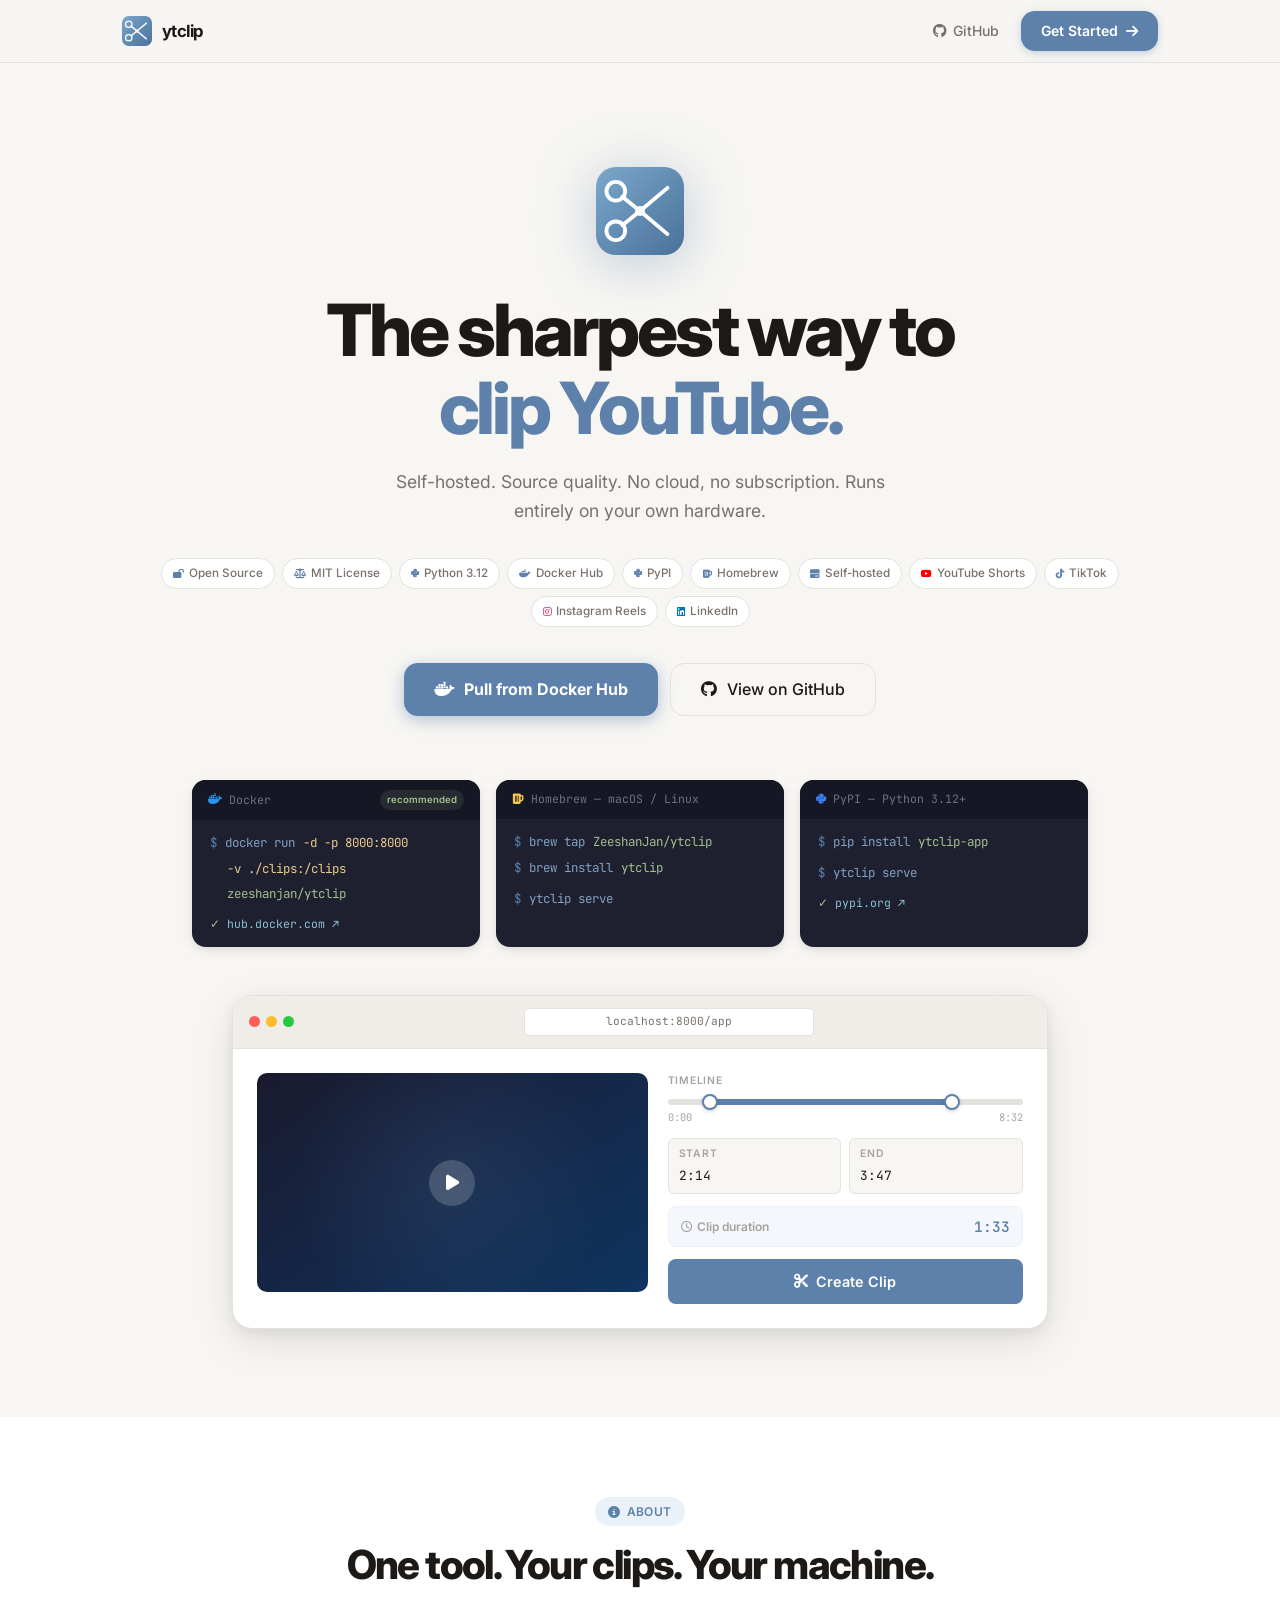
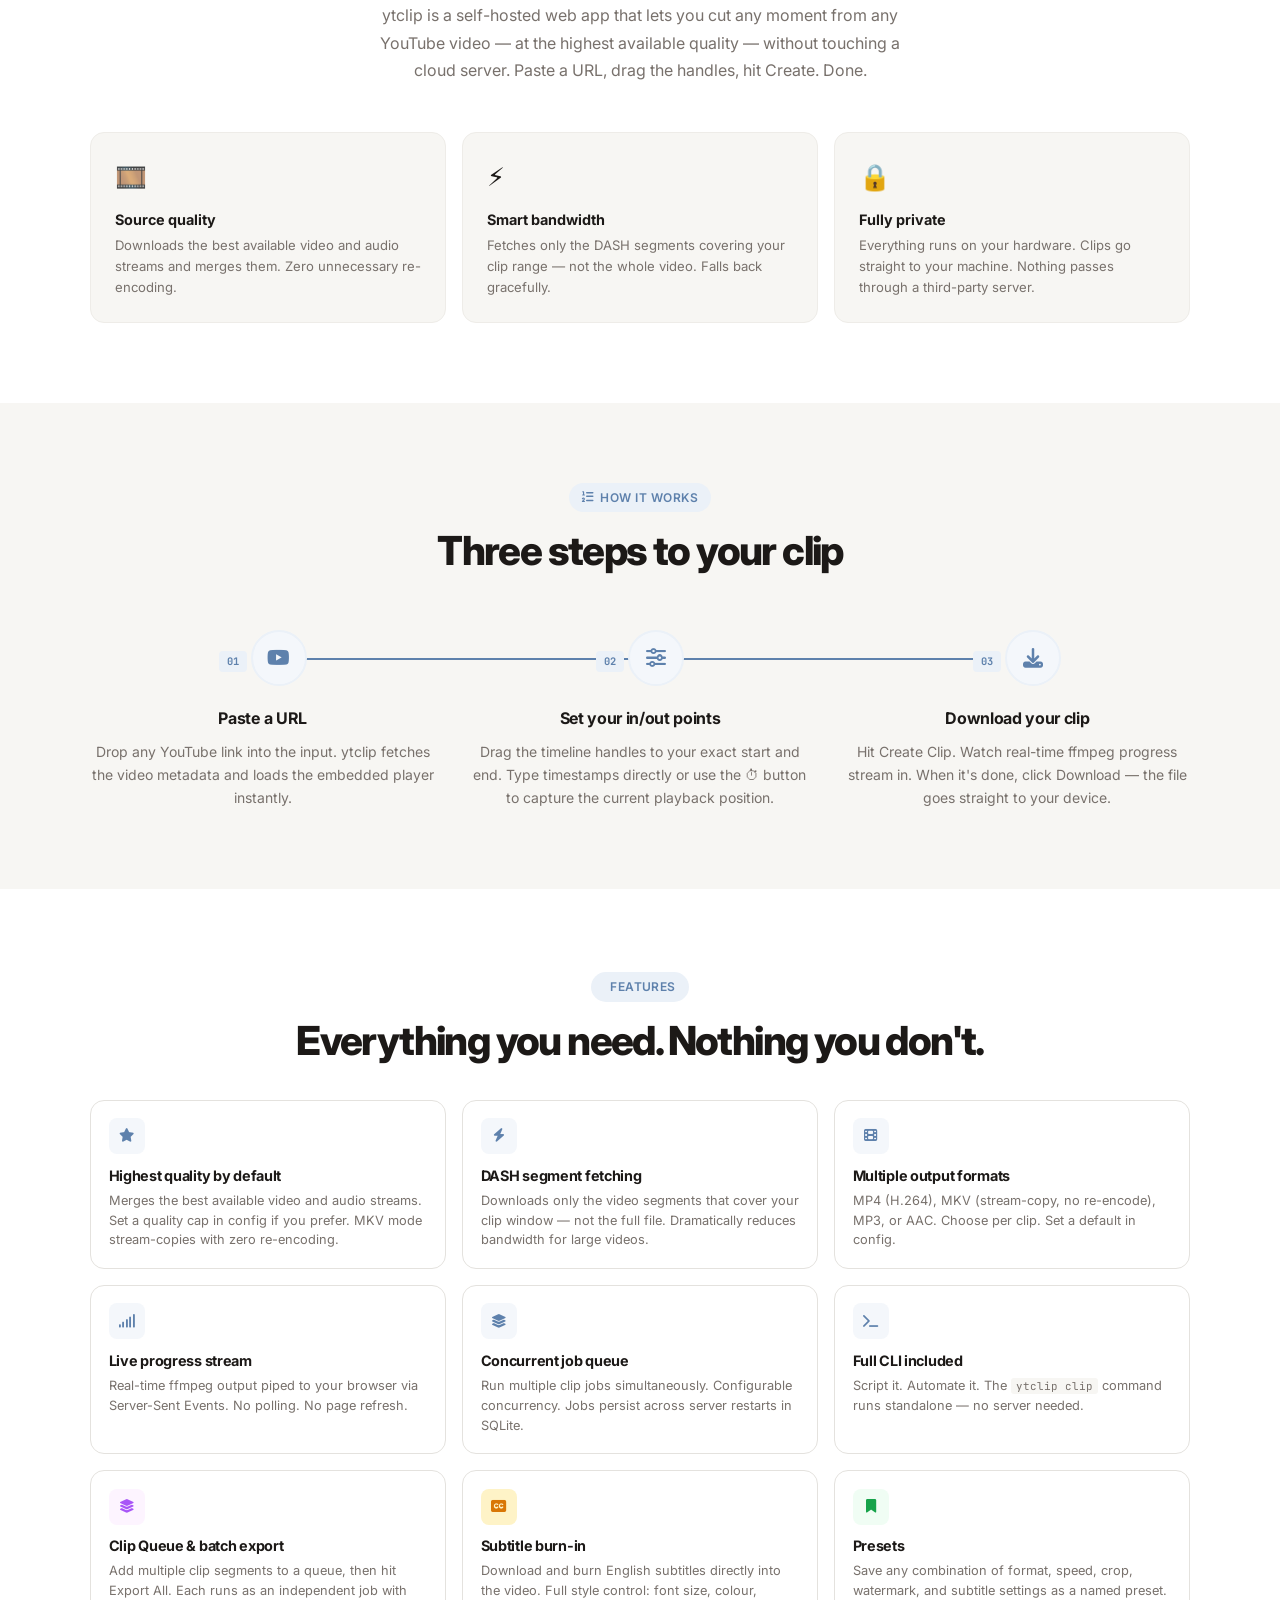
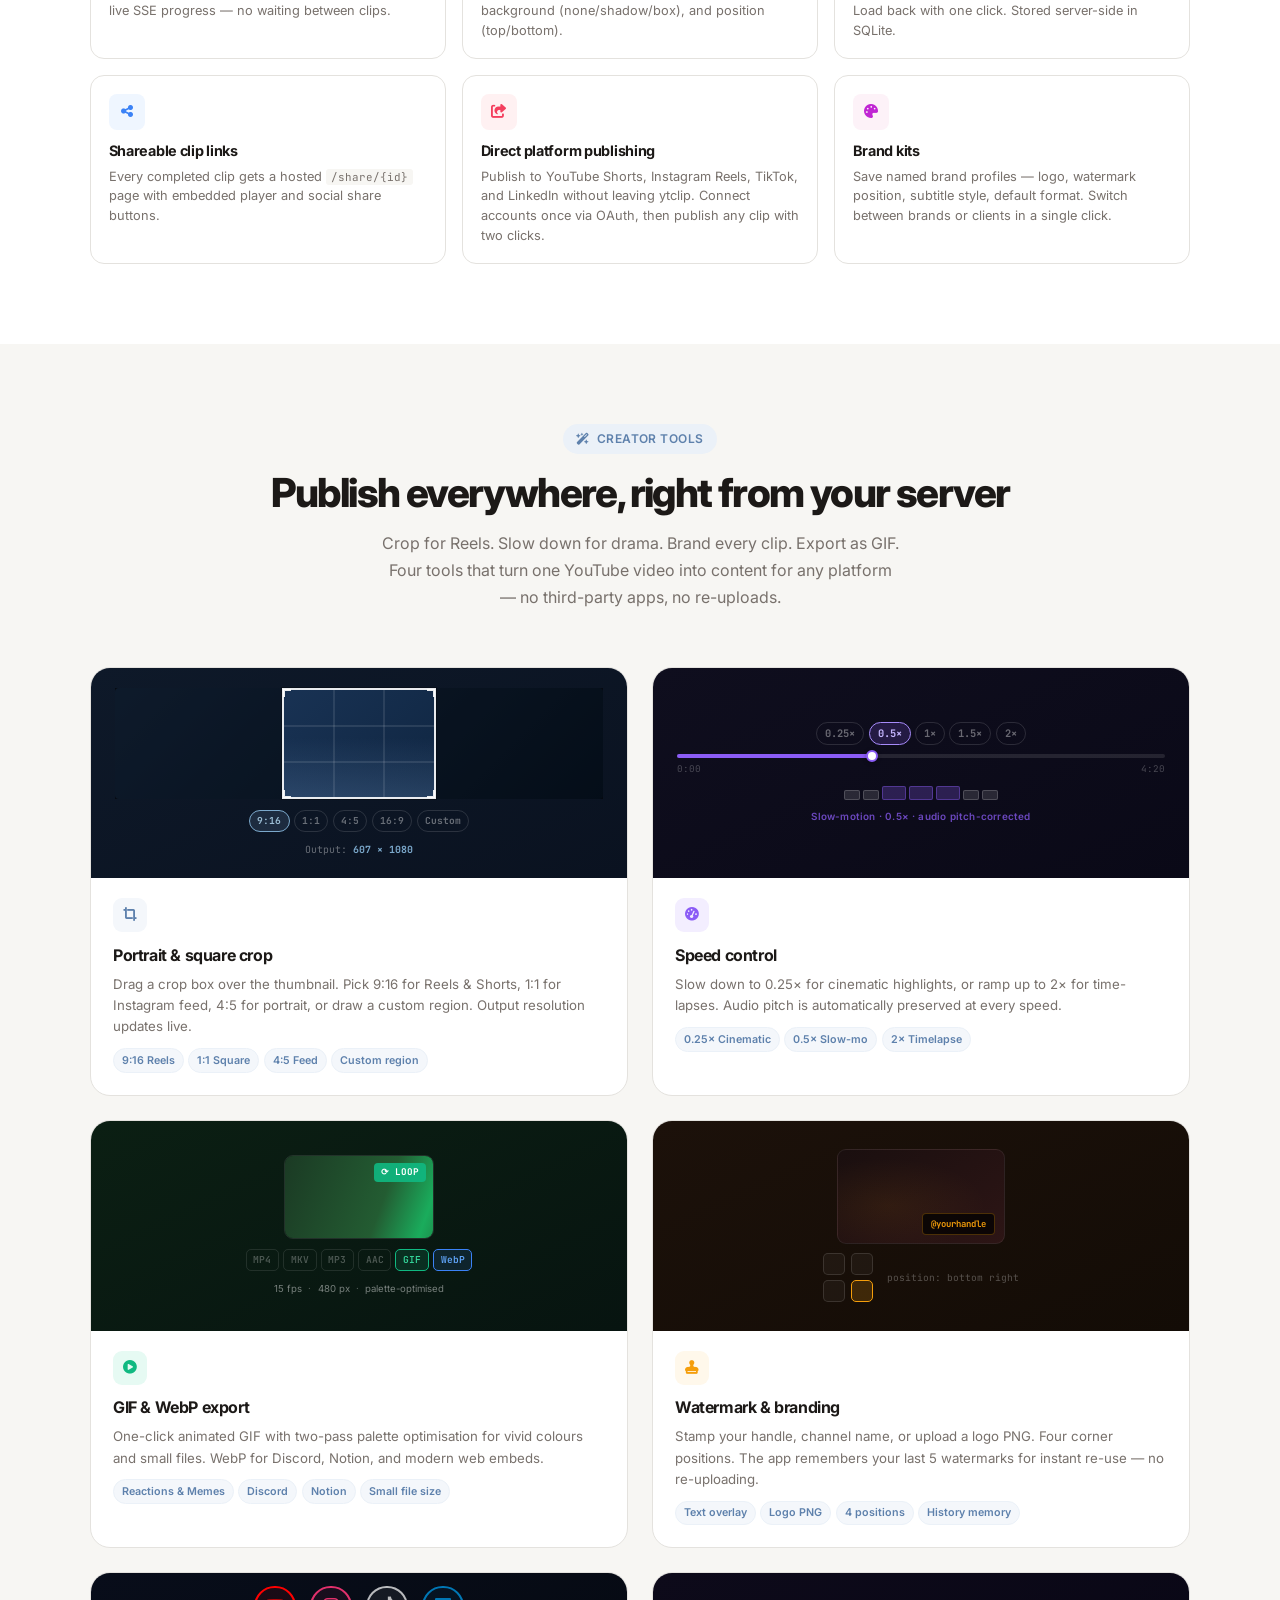
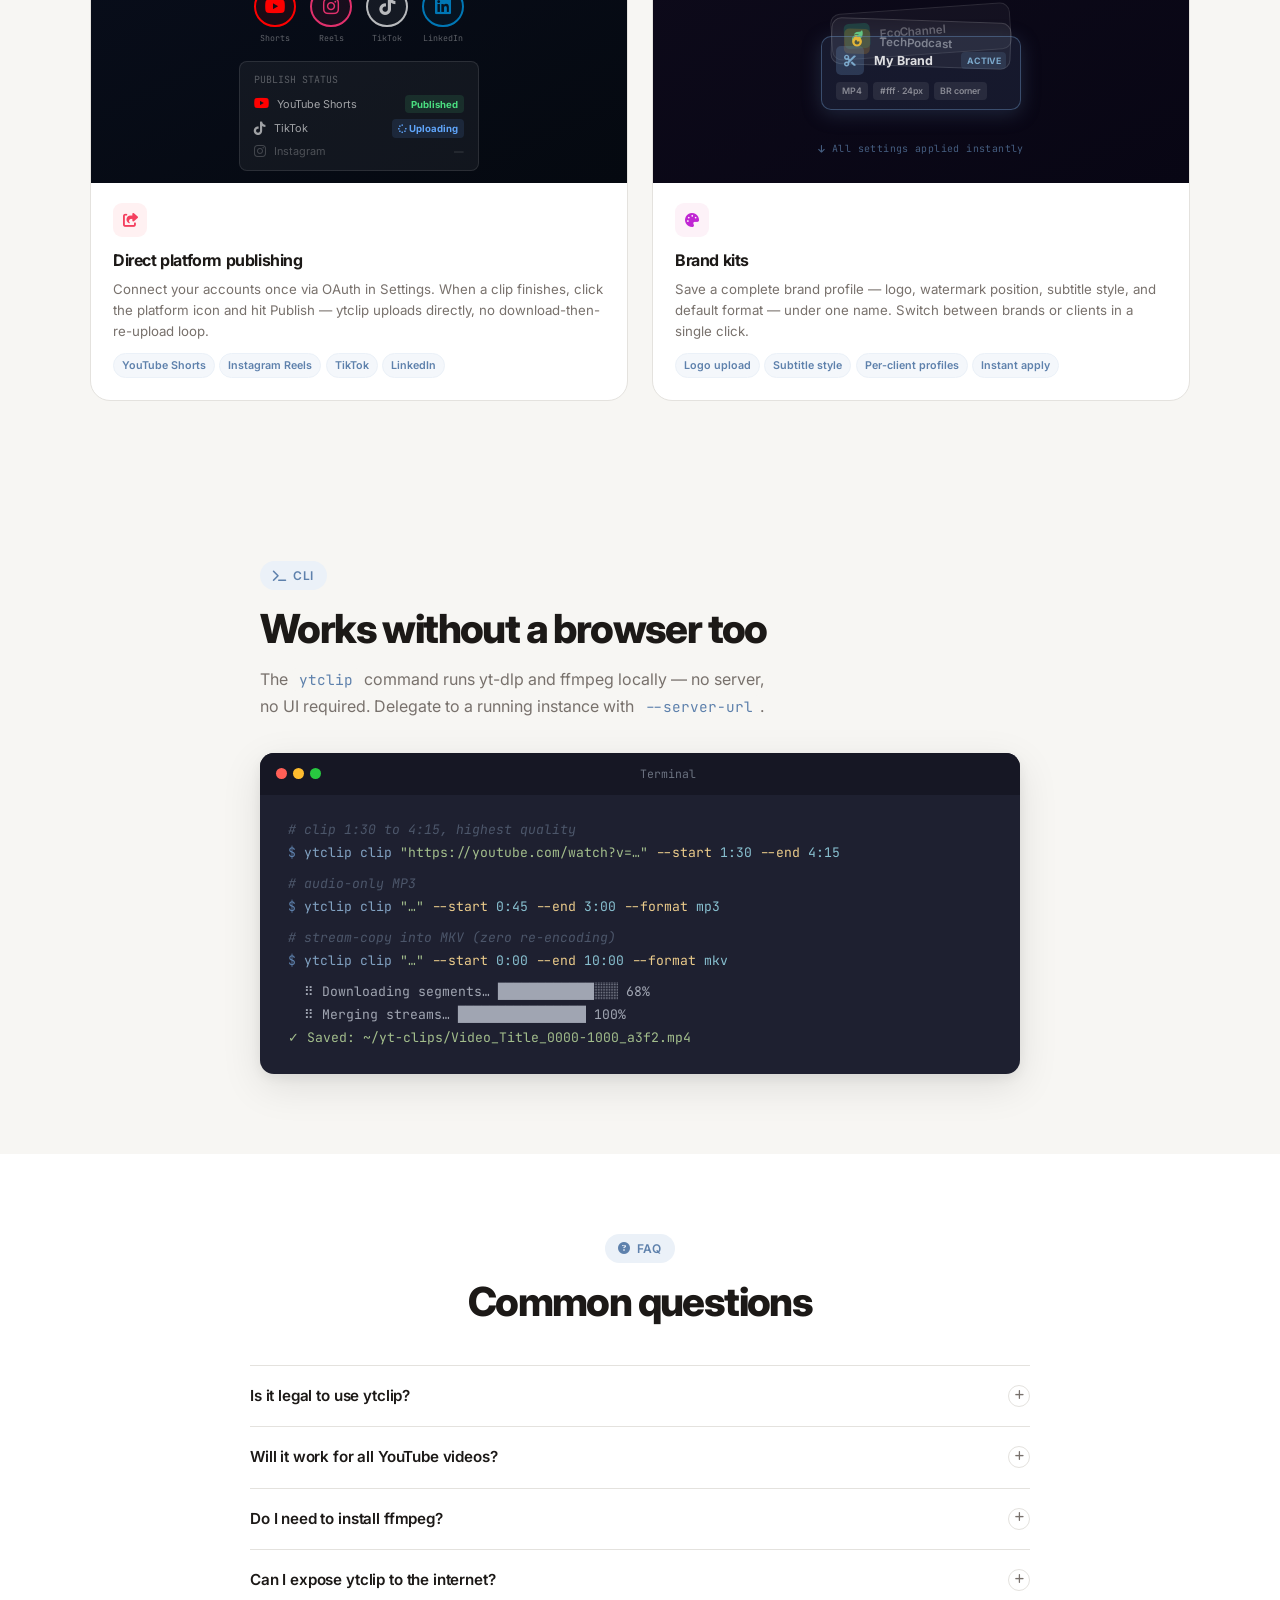
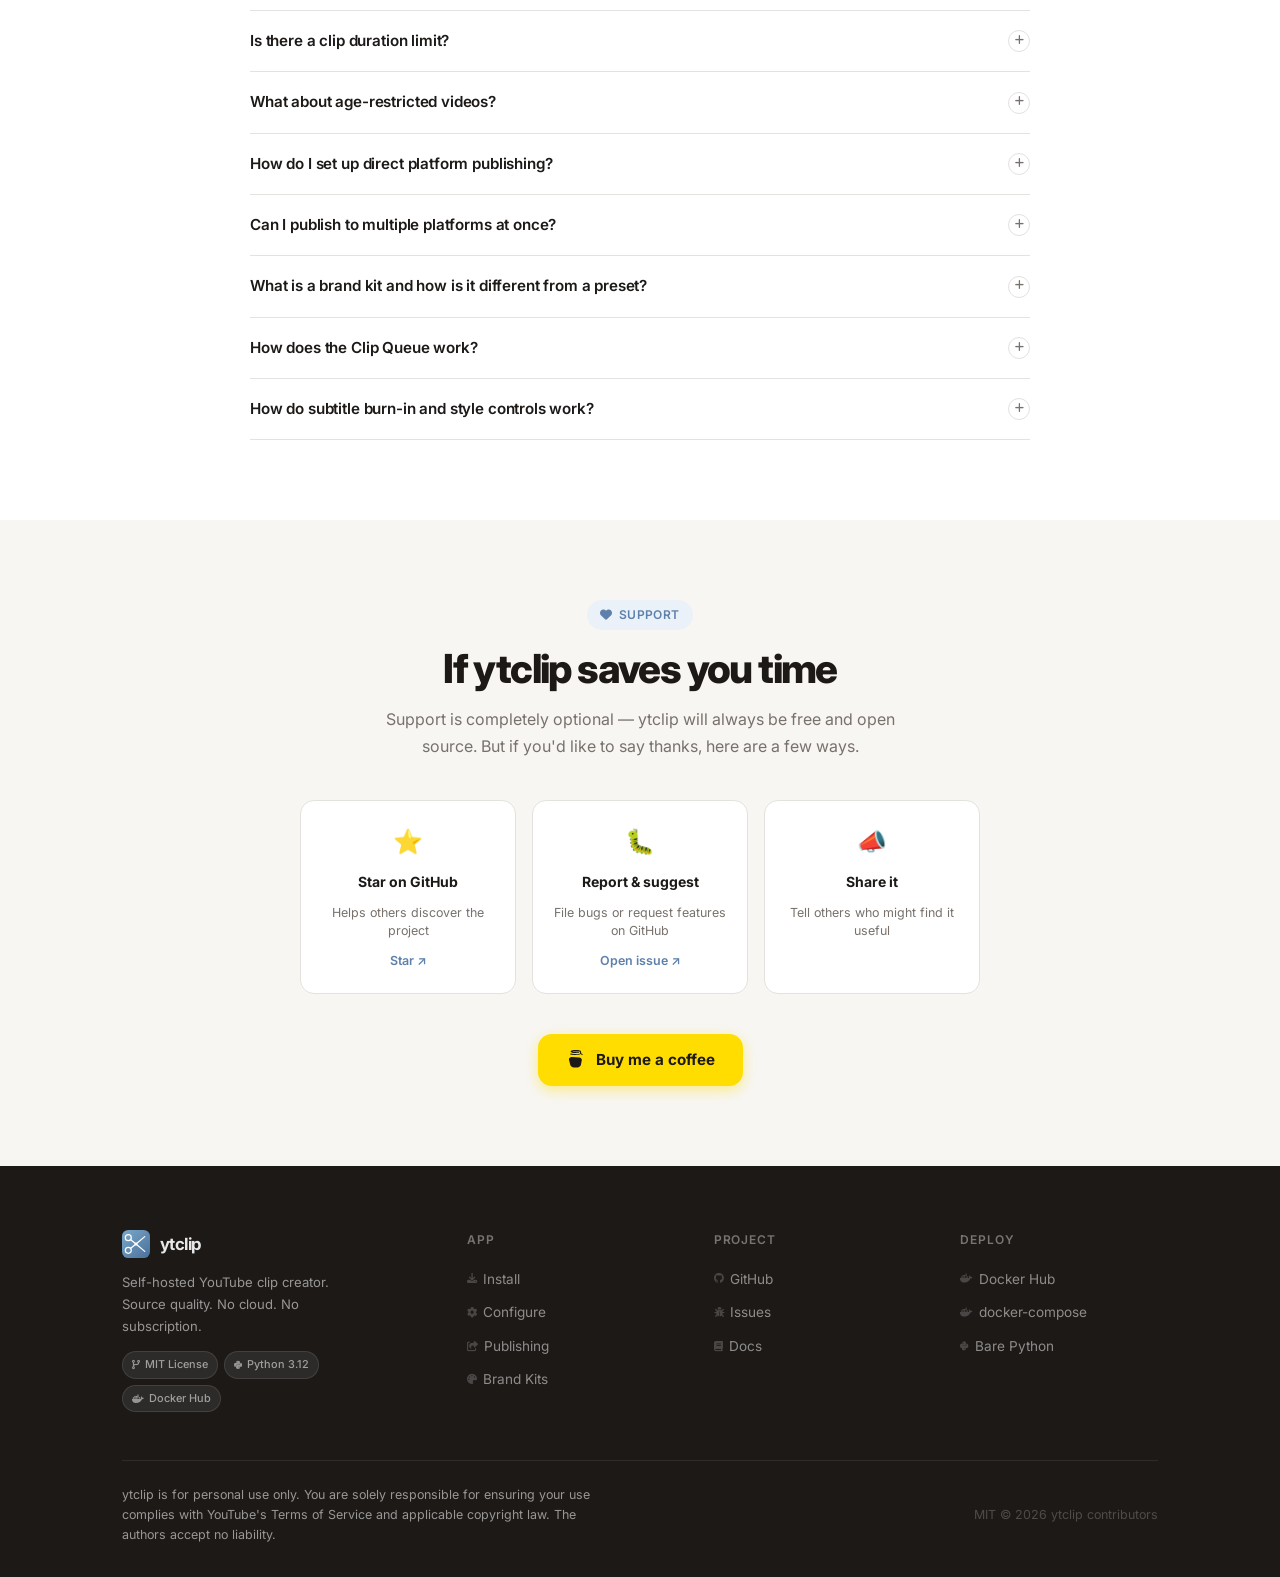
==== commit 178c0ffc: "added PyPI and homebrew info on landing page" ====
--- a/docs/index.html
+++ b/docs/index.html
@@ -355,6 +355,8 @@
     <span class="tag"><i class="fa-solid fa-scale-balanced"></i> MIT License</span>
     <span class="tag"><i class="fa-brands fa-python"></i> Python 3.12</span>
     <span class="tag"><i class="fa-brands fa-docker"></i> <a href="https://hub.docker.com/r/zeeshanjan/ytclip" target="_blank" rel="noopener" style="color:inherit">Docker Hub</a></span>
+    <span class="tag"><i class="fa-brands fa-python"></i> <a href="https://pypi.org/project/ytclip-app/" target="_blank" rel="noopener" style="color:inherit">PyPI</a></span>
+    <span class="tag"><i class="fa-solid fa-beer-mug-empty"></i> Homebrew</span>
     <span class="tag"><i class="fa-solid fa-hard-drive"></i> Self-hosted</span>
     <span class="tag"><i class="fa-brands fa-youtube" style="color:#ff0000"></i> YouTube Shorts</span>
     <span class="tag"><i class="fa-brands fa-tiktok"></i> TikTok</span>
@@ -372,41 +374,72 @@
   </div>
 </section>
 
-<!-- ── DOCKER INSTALL STRIP ──────────────────────────────────────────── -->
-<div style="max-width:780px;margin:0 auto;padding:0 2rem 3rem">
-  <div style="background:#1e2030;border-radius:var(--radius-m);overflow:hidden;box-shadow:var(--shadow-m)">
-    <div style="padding:10px 16px;background:#161724;display:flex;align-items:center;justify-content:space-between;gap:1rem">
-      <div style="display:flex;align-items:center;gap:8px;font-size:.75rem;color:#6b7280;font-family:'JetBrains Mono',monospace">
-        <i class="fa-brands fa-docker" style="color:#2496ed;font-size:.95rem"></i>
-        zeeshanjan/ytclip
-      </div>
-      <a href="https://hub.docker.com/r/zeeshanjan/ytclip" target="_blank" rel="noopener"
-         style="font-size:.68rem;font-weight:600;color:#5e81ac;font-family:'JetBrains Mono',monospace;opacity:.7;transition:opacity .15s"
-         onmouseover="this.style.opacity=1" onmouseout="this.style.opacity=.7">
-        hub.docker.com ↗
-      </a>
-    </div>
-    <div style="padding:1rem 1.25rem;font-family:'JetBrains Mono',monospace;font-size:.82rem;display:flex;flex-direction:column;gap:.5rem">
-      <div style="display:flex;gap:.5rem;align-items:center">
-        <span style="color:#4c566a;font-style:italic;user-select:none"># one-liner</span>
-      </div>
-      <div style="display:flex;gap:.5rem;flex-wrap:wrap">
-        <span style="color:#5e81ac;user-select:none">$</span>
-        <span style="color:#81a1c1">docker run</span>
-        <span style="color:#ebcb8b">-d -p 8000:8000</span>
-        <span style="color:#ebcb8b">-v ./clips:/clips</span>
-        <span style="color:#a3be8c">zeeshanjan/ytclip:latest</span>
-      </div>
-      <div style="margin-top:.25rem;display:flex;gap:.5rem;align-items:center">
-        <span style="color:#4c566a;font-style:italic;user-select:none"># or with compose</span>
-      </div>
-      <div style="display:flex;gap:.5rem;flex-wrap:wrap">
-        <span style="color:#5e81ac;user-select:none">$</span>
-        <span style="color:#81a1c1">docker compose up -d</span>
-        <span style="color:#4c566a;font-style:italic">&nbsp; # uses docker-compose.yml from the repo</span>
-      </div>
-      <div style="margin-top:.25rem;color:#a3be8c;font-size:.78rem">✓ Open <span style="color:#88c0d0">http://localhost:8000</span> — clips save to <span style="color:#88c0d0">./clips/</span></div>
-    </div>
+<!-- ── INSTALL STRIP ───────────────────────────────────────────────────── -->
+<div style="max-width:960px;margin:0 auto;padding:0 2rem 3rem">
+  <div style="display:grid;grid-template-columns:1fr 1fr 1fr;gap:1rem">
+
+    <!-- Docker -->
+    <div style="background:#1e2030;border-radius:var(--radius-m);overflow:hidden;box-shadow:var(--shadow-m)">
+      <div style="padding:10px 16px;background:#161724;display:flex;align-items:center;justify-content:space-between;gap:.5rem">
+        <div style="display:flex;align-items:center;gap:7px;font-size:.72rem;color:#6b7280;font-family:'JetBrains Mono',monospace">
+          <i class="fa-brands fa-docker" style="color:#2496ed"></i> Docker
+        </div>
+        <span style="font-size:.6rem;font-weight:600;color:#a3be8c;background:rgba(163,190,140,.12);padding:2px 7px;border-radius:9999px">recommended</span>
+      </div>
+      <div style="padding:.85rem 1.1rem;font-family:'JetBrains Mono',monospace;font-size:.78rem;display:flex;flex-direction:column;gap:.35rem">
+        <div style="display:flex;gap:.5rem;flex-wrap:wrap">
+          <span style="color:#5e81ac;user-select:none">$</span>
+          <span style="color:#81a1c1">docker run</span>
+          <span style="color:#ebcb8b">-d -p 8000:8000</span>
+        </div>
+        <div style="padding-left:1.1rem;color:#ebcb8b">-v ./clips:/clips</div>
+        <div style="padding-left:1.1rem;color:#a3be8c">zeeshanjan/ytclip</div>
+        <div style="margin-top:.3rem;color:#a3be8c;font-size:.72rem">✓ <a href="https://hub.docker.com/r/zeeshanjan/ytclip" target="_blank" rel="noopener" style="color:#88c0d0">hub.docker.com ↗</a></div>
+      </div>
+    </div>
+
+    <!-- Homebrew -->
+    <div style="background:#1e2030;border-radius:var(--radius-m);overflow:hidden;box-shadow:var(--shadow-m)">
+      <div style="padding:10px 16px;background:#161724;display:flex;align-items:center;gap:7px;font-size:.72rem;color:#6b7280;font-family:'JetBrains Mono',monospace">
+        <i class="fa-solid fa-beer-mug-empty" style="color:#f9c74f"></i> Homebrew — macOS / Linux
+      </div>
+      <div style="padding:.85rem 1.1rem;font-family:'JetBrains Mono',monospace;font-size:.78rem;display:flex;flex-direction:column;gap:.35rem">
+        <div style="display:flex;gap:.5rem">
+          <span style="color:#5e81ac;user-select:none">$</span>
+          <span style="color:#81a1c1">brew tap</span>
+          <span style="color:#a3be8c">ZeeshanJan/ytclip</span>
+        </div>
+        <div style="display:flex;gap:.5rem">
+          <span style="color:#5e81ac;user-select:none">$</span>
+          <span style="color:#81a1c1">brew install</span>
+          <span style="color:#a3be8c">ytclip</span>
+        </div>
+        <div style="display:flex;gap:.5rem;margin-top:.35rem">
+          <span style="color:#5e81ac;user-select:none">$</span>
+          <span style="color:#81a1c1">ytclip serve</span>
+        </div>
+      </div>
+    </div>
+
+    <!-- pip -->
+    <div style="background:#1e2030;border-radius:var(--radius-m);overflow:hidden;box-shadow:var(--shadow-m)">
+      <div style="padding:10px 16px;background:#161724;display:flex;align-items:center;gap:7px;font-size:.72rem;color:#6b7280;font-family:'JetBrains Mono',monospace">
+        <i class="fa-brands fa-python" style="color:#3b82f6"></i> PyPI — Python 3.12+
+      </div>
+      <div style="padding:.85rem 1.1rem;font-family:'JetBrains Mono',monospace;font-size:.78rem;display:flex;flex-direction:column;gap:.35rem">
+        <div style="display:flex;gap:.5rem">
+          <span style="color:#5e81ac;user-select:none">$</span>
+          <span style="color:#81a1c1">pip install</span>
+          <span style="color:#a3be8c">ytclip-app</span>
+        </div>
+        <div style="display:flex;gap:.5rem;margin-top:.35rem">
+          <span style="color:#5e81ac;user-select:none">$</span>
+          <span style="color:#81a1c1">ytclip serve</span>
+        </div>
+        <div style="margin-top:.3rem;color:#a3be8c;font-size:.72rem">✓ <a href="https://pypi.org/project/ytclip-app/" target="_blank" rel="noopener" style="color:#88c0d0">pypi.org ↗</a></div>
+      </div>
+    </div>
+
   </div>
 </div>
 
